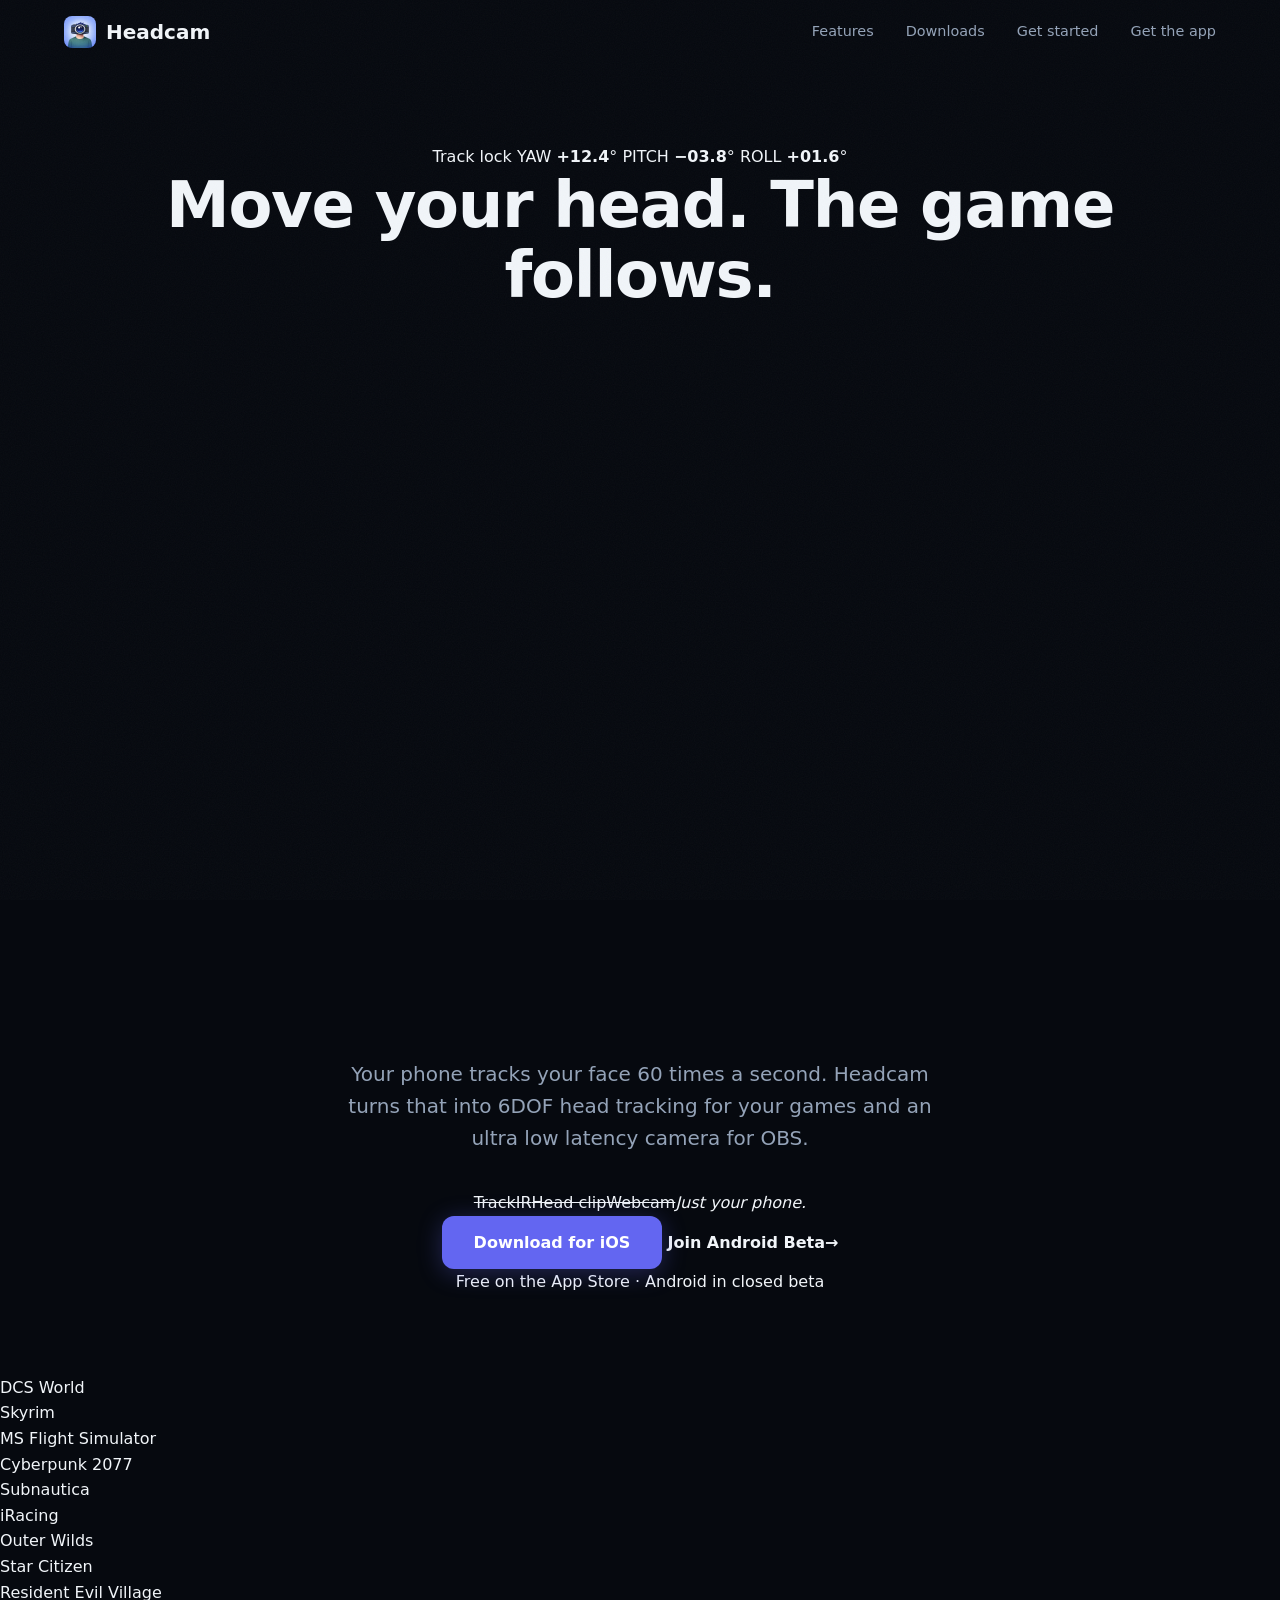
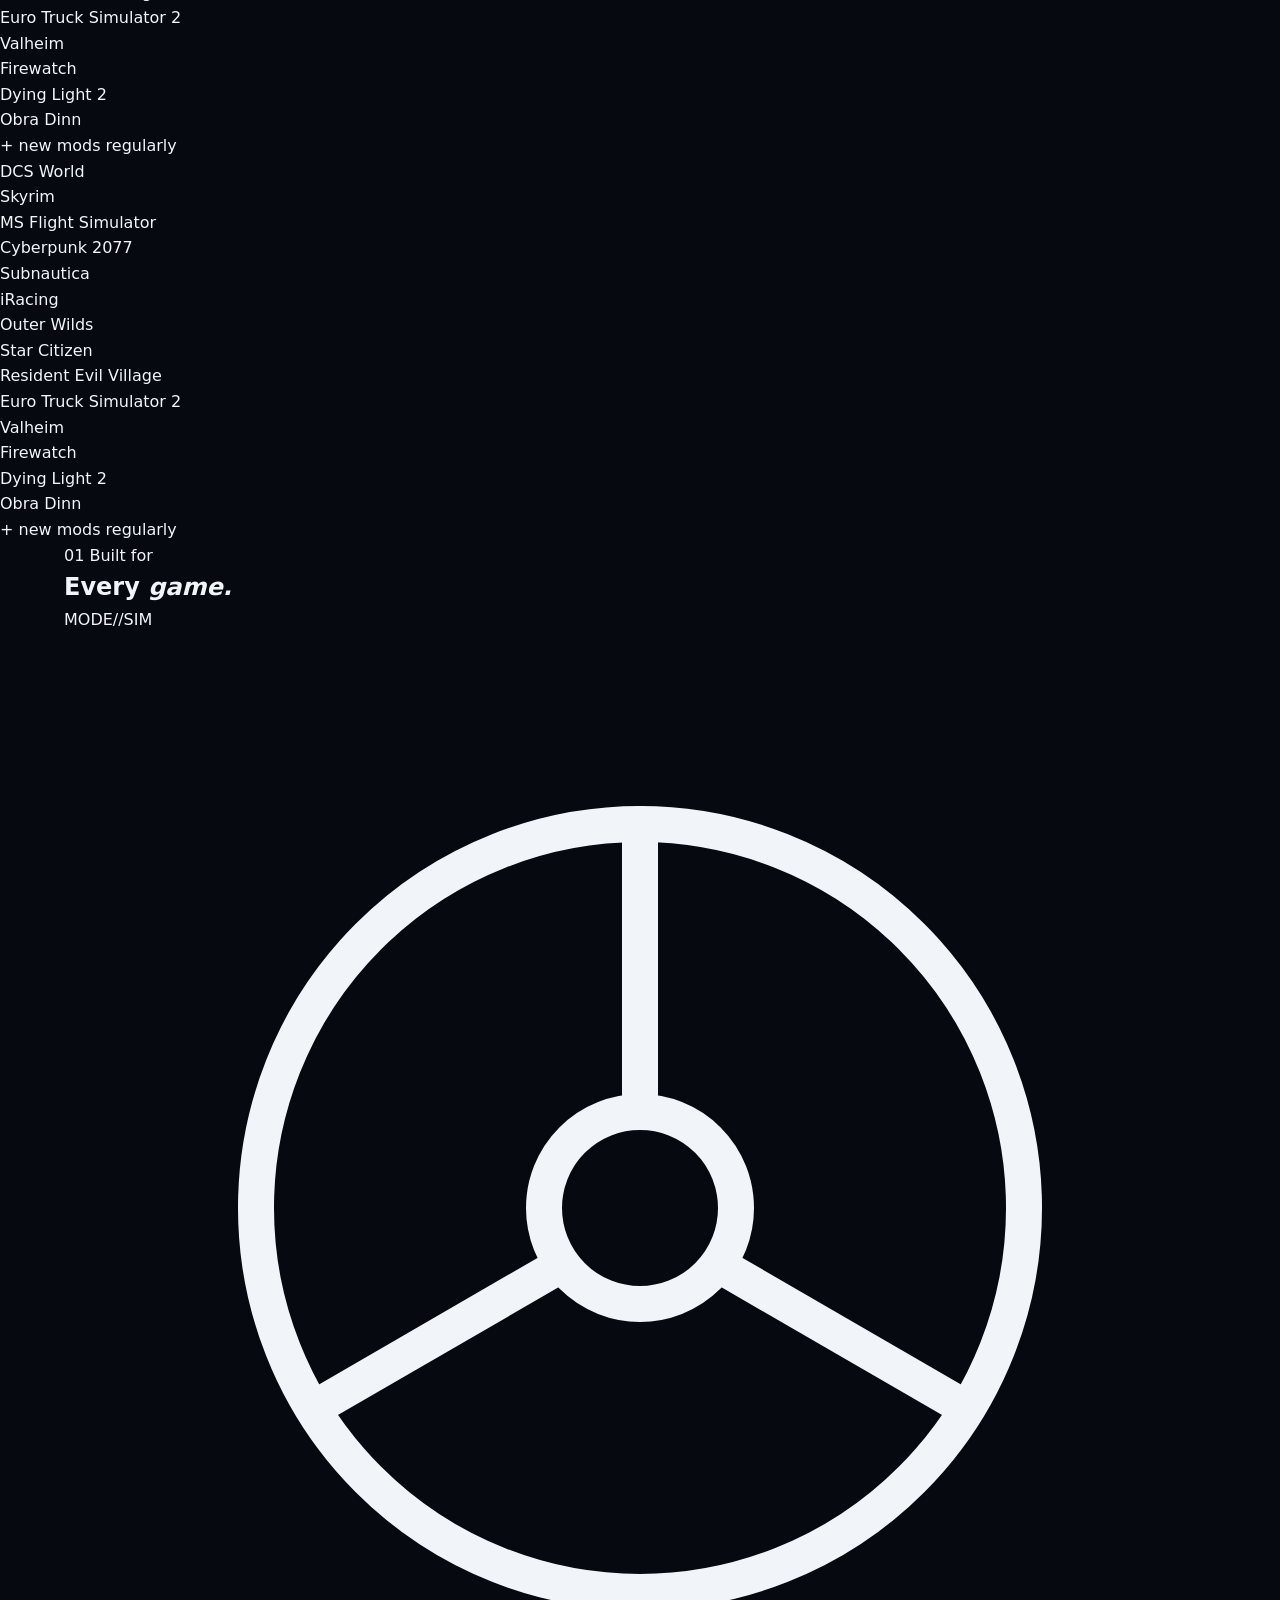
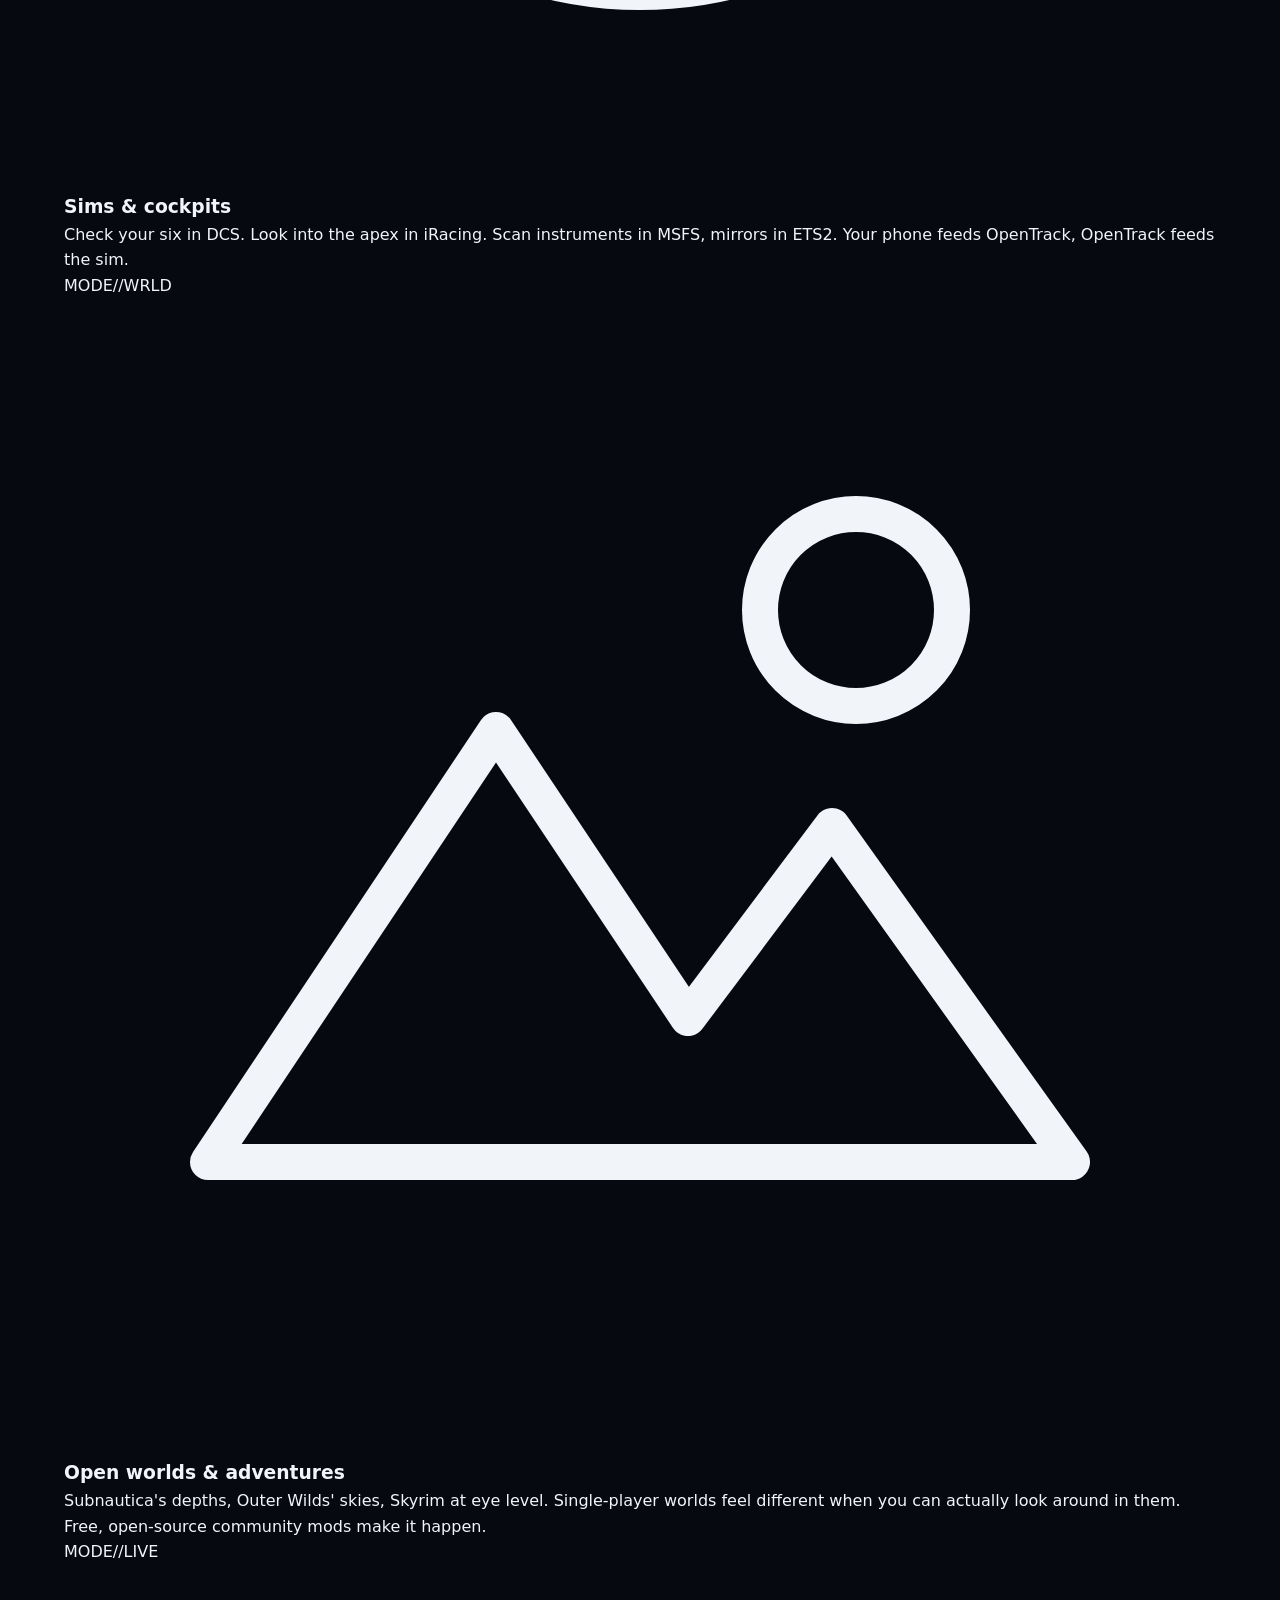
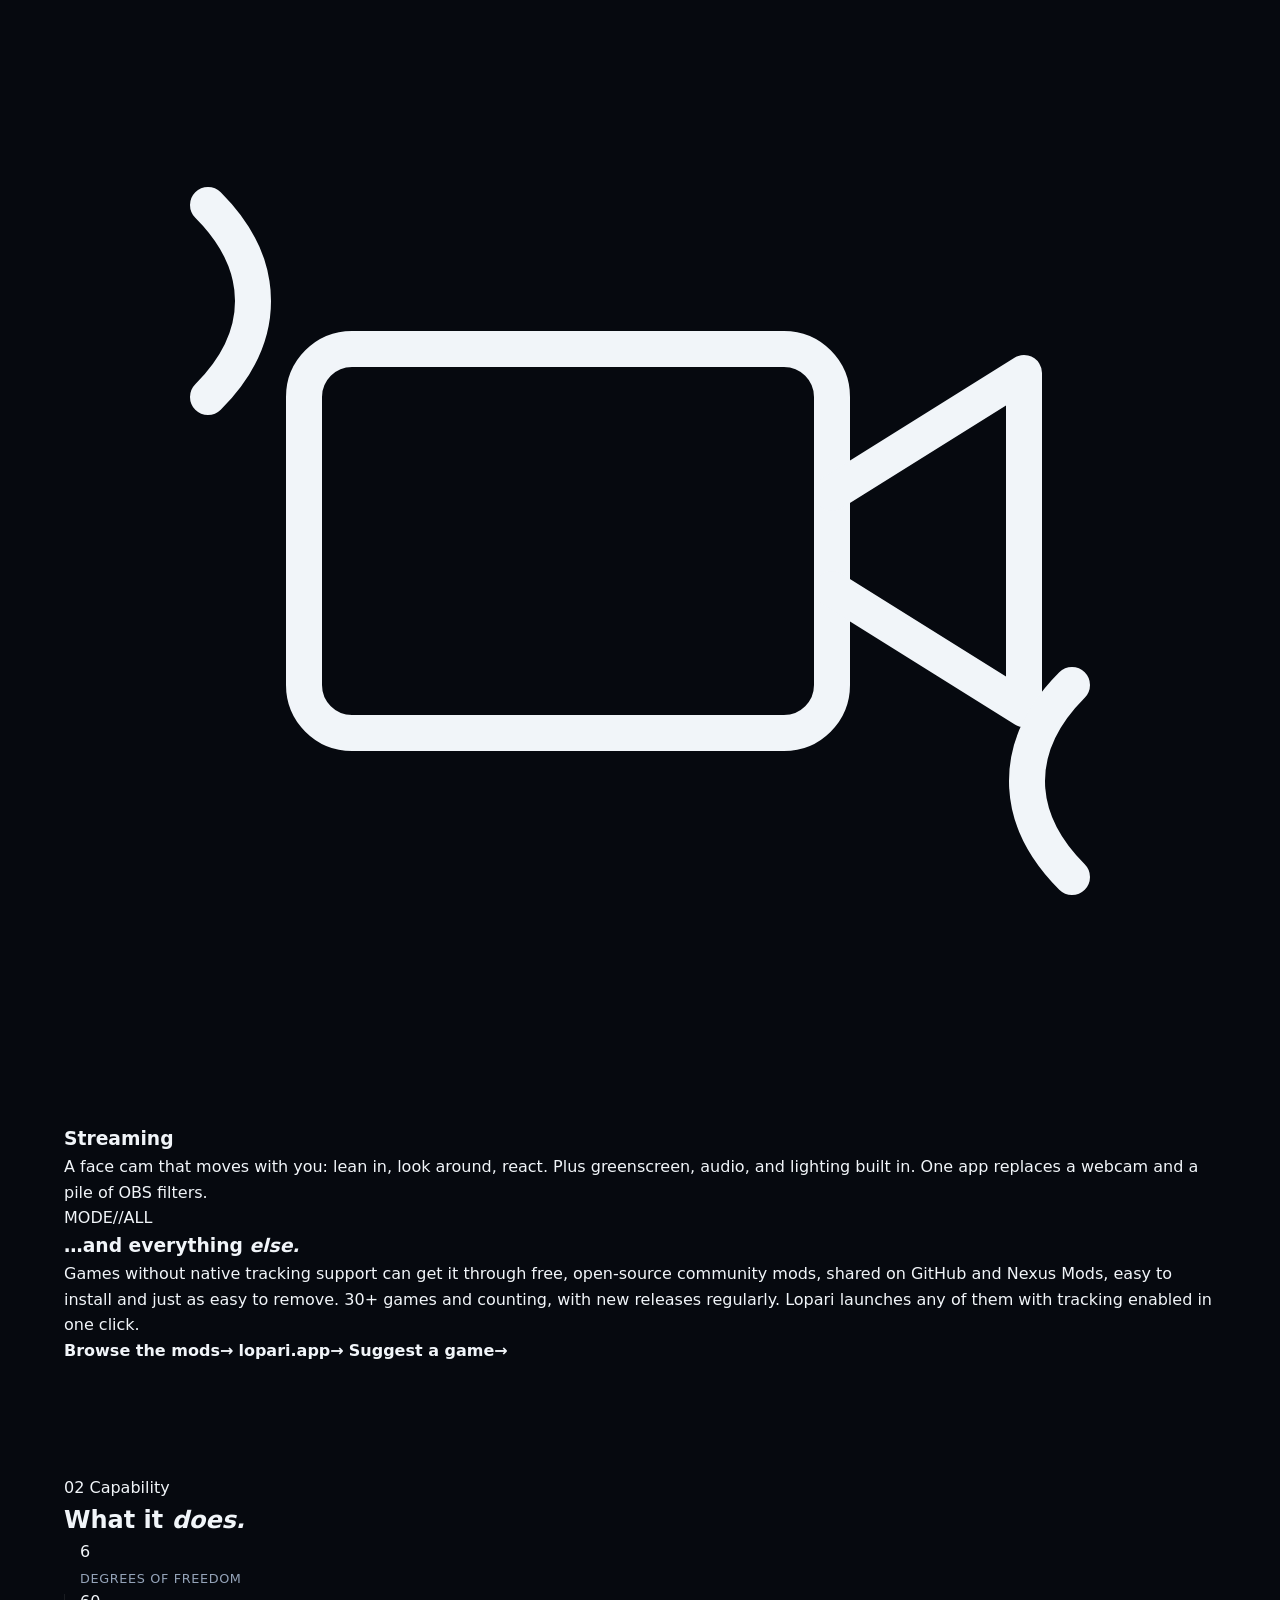
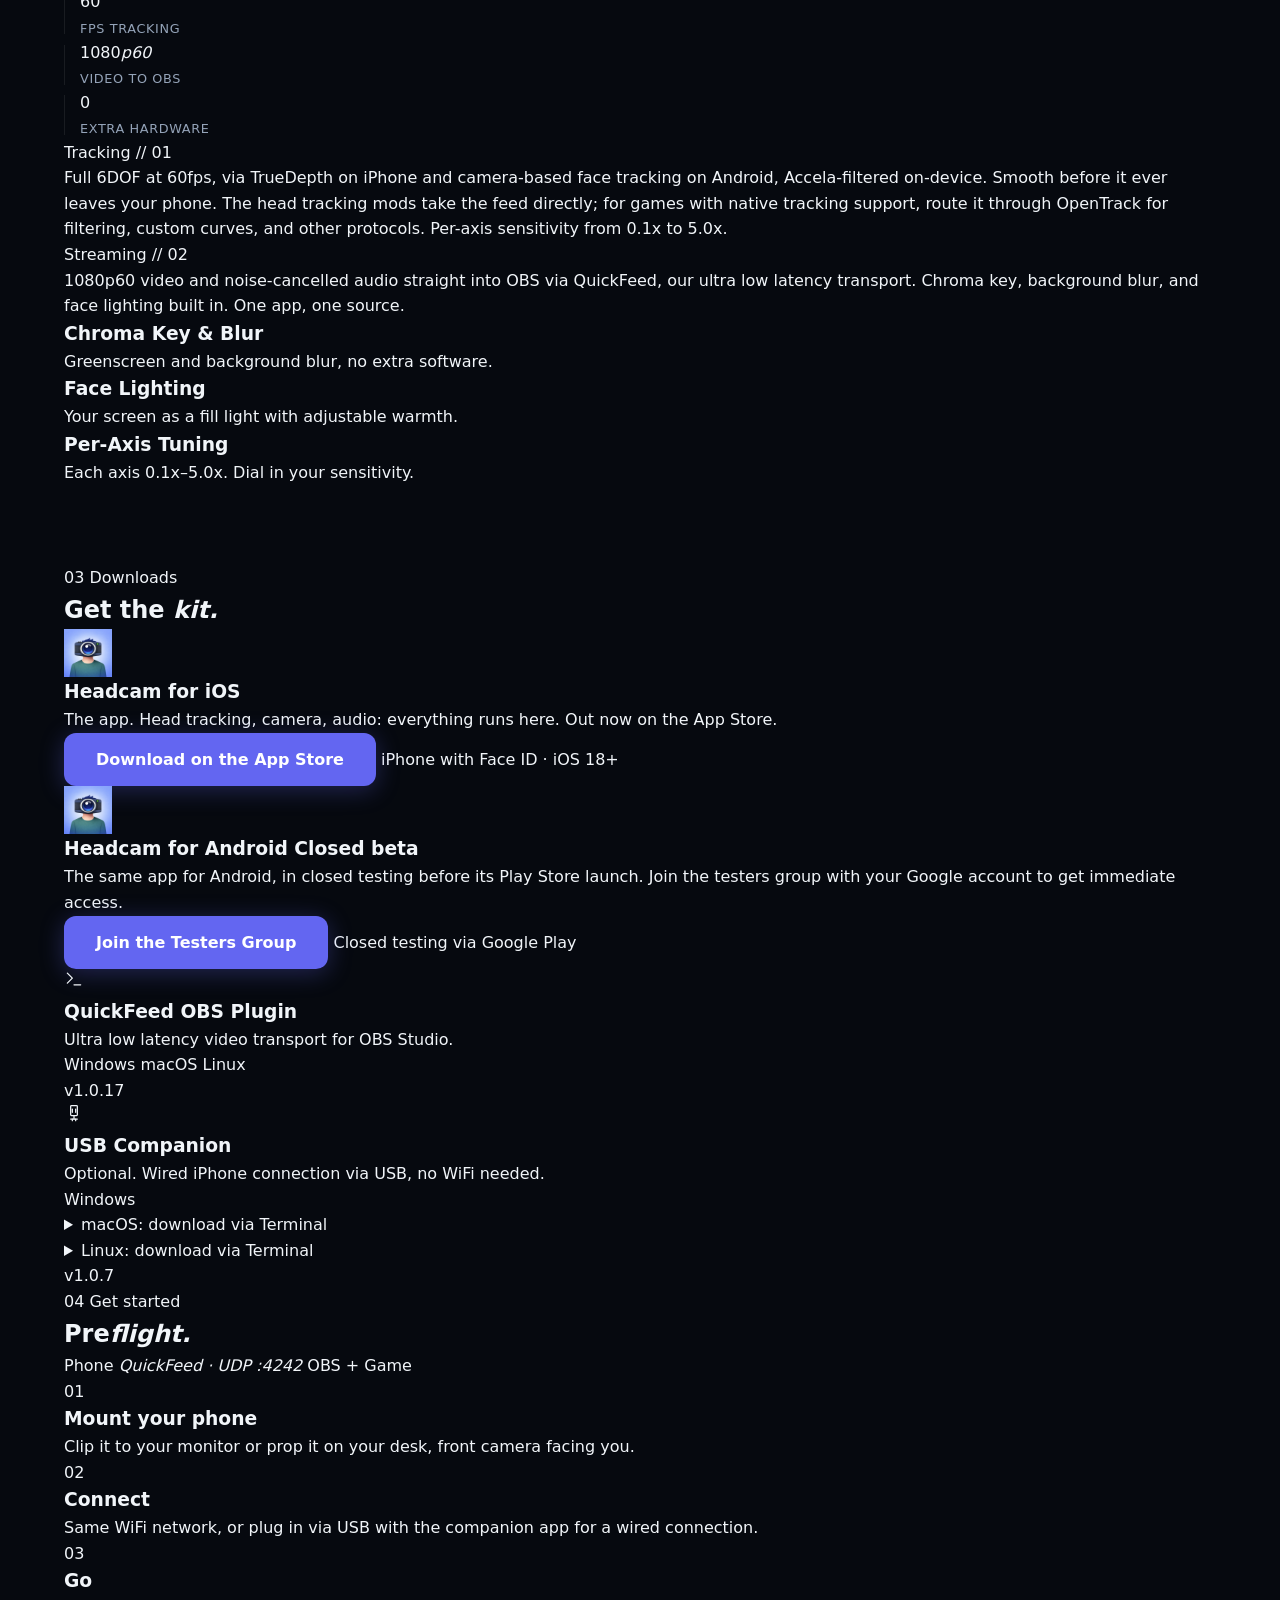
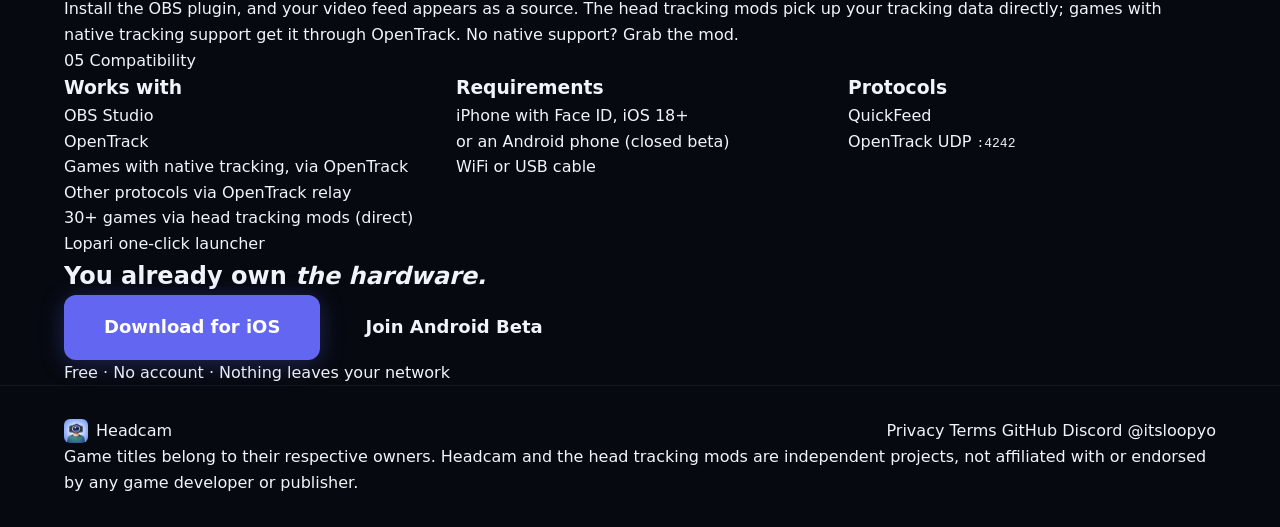
==== index.html @ fe743ea2 "Update legal pages for the Pro purchase and Android leaving closed testing" ====
<!DOCTYPE html>
<html lang="en">
<head>
  <meta charset="UTF-8">
  <meta name="viewport" content="width=device-width, initial-scale=1.0">
  <title>Headcam - iPhone &amp; Android head tracking for games and streaming</title>
  <meta name="description" content="Move your head, the game follows. Headcam turns your phone into a 6DOF head tracker for games and an ultra low latency camera for OBS. Free on the App Store, Android beta open.">
  <meta name="theme-color" content="#07080c">
  <meta property="og:type" content="website">
  <meta property="og:site_name" content="Headcam">
  <meta property="og:url" content="https://headcam.app/">
  <meta property="og:title" content="Headcam - iPhone &amp; Android head tracking for games and streaming">
  <meta property="og:description" content="Move your head, the game follows. Headcam turns your phone into a 6DOF head tracker for games and an ultra low latency camera for OBS. Free on the App Store, Android beta open.">
  <meta property="og:image" content="https://headcam.app/assets/images/app-icon.png">
  <meta name="twitter:card" content="summary">
  <meta name="twitter:title" content="Headcam - iPhone &amp; Android head tracking for games and streaming">
  <meta name="twitter:description" content="Move your head, the game follows. Headcam turns your phone into a 6DOF head tracker for games and an ultra low latency camera for OBS. Free on the App Store, Android beta open.">
  <meta name="twitter:image" content="https://headcam.app/assets/images/app-icon.png">
  <link rel="icon" type="image/x-icon" href="favicon.ico">
  <link rel="icon" type="image/png" sizes="32x32" href="assets/images/favicon-32x32.png">
  <link rel="icon" type="image/png" sizes="16x16" href="assets/images/favicon-16x16.png">
  <link rel="apple-touch-icon" sizes="180x180" href="assets/images/apple-touch-icon.png">
  <link rel="preconnect" href="https://fonts.googleapis.com">
  <link rel="preconnect" href="https://fonts.gstatic.com" crossorigin>
  <link href="https://fonts.googleapis.com/css2?family=Anton&family=Chakra+Petch:wght@400;500;600;700&family=IBM+Plex+Mono:wght@400;500&display=swap" rel="stylesheet">
  <link rel="stylesheet" href="css/style.css?v=2">
  <script>document.documentElement.classList.add('js');</script>
  <script type="application/ld+json">
  {
    "@context": "https://schema.org",
    "@type": "SoftwareApplication",
    "name": "Headcam",
    "operatingSystem": "iOS, Android",
    "applicationCategory": "UtilitiesApplication",
    "description": "Headcam turns your phone into a 6DOF head tracker for games and an ultra low latency camera for OBS.",
    "url": "https://headcam.app/",
    "installUrl": "https://apps.apple.com/us/app/headcam/id6759300260",
    "offers": { "@type": "Offer", "price": "0", "priceCurrency": "USD" }
  }
  </script>
</head>
<body>

  <!-- Nav -->
  <nav class="nav" id="nav">
    <div class="nav-inner">
      <a href="#" class="nav-brand">
        <img src="assets/images/app-icon.png" alt="Headcam" class="nav-icon" width="32" height="32">
        <span class="nav-wordmark">Headcam</span>
      </a>
      <button class="nav-toggle" id="nav-toggle" aria-label="Toggle navigation" aria-expanded="false">
        <span></span><span></span>
      </button>
      <div class="nav-links" id="nav-links">
        <a href="#features">Features</a>
        <a href="#downloads">Downloads</a>
        <a href="#setup">Get started</a>
        <a href="#downloads" class="nav-cta">Get the app</a>
      </div>
    </div>
  </nav>

  <!-- Hero -->
  <header class="hero" id="hero">
    <div class="hero-bg" aria-hidden="true"></div>
    <div class="container hero-grid">
      <div class="hero-copy">
        <div class="hud-chips" aria-hidden="true">
          <span class="chip chip--live"><i class="chip-dot"></i>Track&nbsp;lock</span>
          <span class="chip chip--mono">YAW <b>+12.4</b>°</span>
          <span class="chip chip--mono">PITCH <b>&minus;03.8</b>°</span>
          <span class="chip chip--mono">ROLL <b>+01.6</b>°</span>
        </div>
        <h1 class="hero-headline">
          <span class="hl-line">Move your head.</span>
          <span class="hl-line hl-line--accent">The game follows.</span>
        </h1>
      </div>
      <div class="hero-visual" id="hero-visual" aria-hidden="true">
        <video class="hero-app-shot" src="img/hero-compare.mp4" poster="img/hero-compare-poster.jpg" width="1280" height="720" autoplay muted loop playsinline></video>
      </div>
      <div class="hero-copy">
        <p class="hero-sub">Your phone tracks your face 60 times a second. Headcam turns that into 6DOF head tracking for your games and an ultra low latency camera for OBS.</p>
        <p class="hero-pitch"><s>TrackIR</s><s>Head clip</s><s>Webcam</s><em>Just your phone.</em></p>
        <div class="hero-actions">
          <a href="https://apps.apple.com/us/app/headcam/id6759300260" class="btn btn-primary">Download for iOS</a>
          <a href="https://groups.google.com/g/headcam-testers" class="btn btn-ghost">Join Android Beta <span class="arrow">&rarr;</span></a>
        </div>
        <p class="hero-meta">Free on the App Store &middot; Android in closed beta</p>
      </div>
    </div>
  </header>

  <!-- Games marquee -->
  <div class="marquee" aria-label="Works with DCS World, Skyrim, Microsoft Flight Simulator, Cyberpunk 2077, Subnautica, iRacing, Outer Wilds, Star Citizen, Resident Evil Village, Euro Truck Simulator 2, Valheim, Firewatch, Dying Light 2, Return of the Obra Dinn, games with native tracking support via OpenTrack, and 30+ games via mods">
    <div class="marquee-track" aria-hidden="true">
      <ul class="marquee-list">
        <li>DCS World</li><li>Skyrim</li><li>MS Flight Simulator</li><li>Cyberpunk 2077</li><li>Subnautica</li><li>iRacing</li><li>Outer Wilds</li><li>Star Citizen</li><li>Resident Evil Village</li><li>Euro Truck Simulator 2</li><li>Valheim</li><li>Firewatch</li><li>Dying Light 2</li><li>Obra Dinn</li><li class="mq-accent">+ new mods regularly</li>
      </ul>
      <ul class="marquee-list">
        <li>DCS World</li><li>Skyrim</li><li>MS Flight Simulator</li><li>Cyberpunk 2077</li><li>Subnautica</li><li>iRacing</li><li>Outer Wilds</li><li>Star Citizen</li><li>Resident Evil Village</li><li>Euro Truck Simulator 2</li><li>Valheim</li><li>Firewatch</li><li>Dying Light 2</li><li>Obra Dinn</li><li class="mq-accent">+ new mods regularly</li>
      </ul>
    </div>
  </div>

  <!-- Use Cases -->
  <section class="usecases">
    <div class="container">
      <div class="section-head reveal">
        <span class="sec-index">01</span>
        <span class="sec-label">Built for</span>
        <span class="sec-line"></span>
      </div>
      <h2 class="sec-display reveal">Every <em>game.</em></h2>
      <div class="usecases-grid">
        <div class="usecase panel reveal">
          <span class="panel-mode">MODE//SIM</span>
          <svg class="usecase-icon" viewBox="0 0 48 48" fill="none" stroke="currentColor" stroke-width="1.5" stroke-linecap="round" stroke-linejoin="round" aria-hidden="true">
            <circle cx="24" cy="24" r="16"/>
            <circle cx="24" cy="24" r="4"/>
            <path d="M24 8v12M11 32l9.5-5.5M37 32l-9.5-5.5"/>
          </svg>
          <h3>Sims &amp; cockpits</h3>
          <p>Check your six in DCS. Look into the apex in iRacing. Scan instruments in MSFS, mirrors in ETS2. Your phone feeds OpenTrack, OpenTrack feeds the sim.</p>
        </div>
        <div class="usecase panel reveal">
          <span class="panel-mode">MODE//WRLD</span>
          <svg class="usecase-icon" viewBox="0 0 48 48" fill="none" stroke="currentColor" stroke-width="1.5" stroke-linecap="round" stroke-linejoin="round" aria-hidden="true">
            <path d="M6 36l12-18 8 12 6-8 10 14H6z"/>
            <circle cx="33" cy="13" r="4"/>
          </svg>
          <h3>Open worlds &amp; adventures</h3>
          <p>Subnautica's depths, Outer Wilds' skies, Skyrim at eye level. Single-player worlds feel different when you can actually look around in them. Free, open-source community mods make it happen.</p>
        </div>
        <div class="usecase panel reveal">
          <span class="panel-mode">MODE//LIVE</span>
          <svg class="usecase-icon" viewBox="0 0 48 48" fill="none" stroke="currentColor" stroke-width="1.5" stroke-linecap="round" stroke-linejoin="round" aria-hidden="true">
            <rect x="10" y="16" width="22" height="16" rx="2"/>
            <path d="M32 22l8-5v14l-8-5"/>
            <path d="M6 10c2.5 2.5 2.5 5.5 0 8M42 38c-2.5-2.5-2.5-5.5 0-8"/>
          </svg>
          <h3>Streaming</h3>
          <p>A face cam that moves with you: lean in, look around, react. Plus greenscreen, audio, and lighting built in. One app replaces a webcam and a pile of OBS filters.</p>
        </div>
        <div class="usecase usecase--wide panel reveal">
          <span class="panel-mode">MODE//ALL</span>
          <div class="usecase-wide-grid">
            <div>
              <h3 class="usecase-wide-title">&hellip;and everything <em>else.</em></h3>
              <p>Games without native tracking support can get it through free, open-source community mods, shared on GitHub and Nexus Mods, easy to install and just as easy to remove. 30+ games and counting, with new releases regularly. <a href="https://lopari.app" target="_blank" rel="noopener noreferrer">Lopari</a> launches any of them with tracking enabled in one click.</p>
            </div>
            <div class="usecase-wide-actions">
              <a href="https://github.com/itsloopyo" target="_blank" rel="noopener noreferrer" class="btn btn-ghost btn-sm">Browse the mods <span class="arrow">&rarr;</span></a>
              <a href="https://lopari.app" target="_blank" rel="noopener noreferrer" class="btn btn-ghost btn-sm">lopari.app <span class="arrow">&rarr;</span></a>
              <a href="https://discord.com/invite/dxyZdyFNT9" target="_blank" rel="noopener noreferrer" class="btn btn-ghost btn-sm">Suggest a game <span class="arrow">&rarr;</span></a>
            </div>
          </div>
        </div>
      </div>
    </div>
  </section>

  <!-- Features -->
  <section class="features" id="features">
    <div class="container">
      <div class="section-head reveal">
        <span class="sec-index">02</span>
        <span class="sec-label">Capability</span>
        <span class="sec-line"></span>
      </div>
      <h2 class="sec-display reveal">What it <em>does.</em></h2>

      <div class="stat-band reveal">
        <div class="stat"><span class="stat-num">6</span><span class="stat-label">Degrees of freedom</span></div>
        <div class="stat"><span class="stat-num">60</span><span class="stat-label">FPS tracking</span></div>
        <div class="stat"><span class="stat-num">1080<i>p60</i></span><span class="stat-label">Video to OBS</span></div>
        <div class="stat"><span class="stat-num">0</span><span class="stat-label">Extra hardware</span></div>
      </div>

      <div class="primary-features">
        <div class="primary-feature panel reveal">
          <span class="primary-feature-label">Tracking&nbsp;//&nbsp;01</span>
          <p class="primary-feature-desc">Full 6DOF at 60fps, via TrueDepth on iPhone and camera-based face tracking on Android, Accela-filtered on-device. Smooth before it ever leaves your phone. The head tracking mods take the feed directly; for games with native tracking support, route it through OpenTrack for filtering, custom curves, and other protocols. Per-axis sensitivity from 0.1x to 5.0x.</p>
        </div>
        <div class="primary-feature panel reveal">
          <span class="primary-feature-label">Streaming&nbsp;//&nbsp;02</span>
          <p class="primary-feature-desc">1080p60 video and noise-cancelled audio straight into OBS via QuickFeed, our ultra low latency transport. Chroma key, background blur, and face lighting built in. One app, one source.</p>
        </div>
      </div>

      <div class="secondary-features reveal">
        <div class="secondary-feature">
          <h3>Chroma Key &amp; Blur</h3>
          <p>Greenscreen and background blur, no extra software.</p>
        </div>
        <div class="secondary-feature">
          <h3>Face Lighting</h3>
          <p>Your screen as a fill light with adjustable warmth.</p>
        </div>
        <div class="secondary-feature">
          <h3>Per-Axis Tuning</h3>
          <p>Each axis 0.1x&#8211;5.0x. Dial in your sensitivity.</p>
        </div>
      </div>
    </div>
  </section>

  <!-- Downloads -->
  <section class="downloads" id="downloads">
    <div class="container">
      <div class="section-head reveal">
        <span class="sec-index">03</span>
        <span class="sec-label">Downloads</span>
        <span class="sec-line"></span>
      </div>
      <h2 class="sec-display reveal">Get the <em>kit.</em></h2>
      <div class="download-grid">

        <div class="download-card download-card--hero panel reveal">
          <div class="download-card-top">
            <img src="assets/images/app-icon.png" alt="Headcam" class="download-app-icon" width="48" height="48">
            <h3>Headcam for iOS</h3>
          </div>
          <p class="download-card-desc">The app. Head tracking, camera, audio: everything runs here. Out now on the App Store.</p>
          <div class="download-card-bottom">
            <a href="https://apps.apple.com/us/app/headcam/id6759300260" class="btn btn-primary">Download on the App Store</a>
            <span class="download-req">iPhone with Face ID &middot; iOS 18+</span>
          </div>
        </div>

        <div class="download-card download-card--hero panel reveal">
          <div class="download-card-top">
            <img src="assets/images/app-icon.png" alt="Headcam" class="download-app-icon" width="48" height="48">
            <h3>Headcam for Android <span class="badge">Closed beta</span></h3>
          </div>
          <p class="download-card-desc">The same app for Android, in closed testing before its Play Store launch. Join the testers group with your Google account to get immediate access.</p>
          <div class="download-card-bottom">
            <a href="https://groups.google.com/g/headcam-testers" class="btn btn-primary">Join the Testers Group</a>
            <span class="download-req">Closed testing via Google Play</span>
          </div>
        </div>

        <div class="download-card panel reveal">
          <div class="download-card-top">
            <div class="download-card-icon">
              <svg width="20" height="20" viewBox="0 0 24 24" fill="none" stroke="currentColor" stroke-width="1.5" stroke-linecap="round" stroke-linejoin="round"><path d="M4 17l6-6-6-6"/><path d="M12 19h8"/></svg>
            </div>
            <h3>QuickFeed OBS Plugin</h3>
          </div>
          <p class="download-card-desc">Ultra low latency video transport for OBS Studio.</p>
          <div class="download-card-bottom">
            <div class="download-platforms" data-quickfeed-version="1.0.17">
              <a href="downloads/obs-plugin/quickfeed-windows.zip" class="platform-btn">Windows</a>
              <a href="downloads/obs-plugin/quickfeed-macos.zip" class="platform-btn">macOS</a>
              <a href="downloads/obs-plugin/quickfeed-linux.zip" class="platform-btn">Linux</a>
            </div>
            <p class="download-ver">v1.0.17</p>
          </div>
        </div>

        <div class="download-card panel reveal">
          <div class="download-card-top">
            <div class="download-card-icon">
              <svg width="20" height="20" viewBox="0 0 24 24" fill="none" stroke="currentColor" stroke-width="1.5" stroke-linecap="round" stroke-linejoin="round"><rect x="8" y="2" width="8" height="12" rx="1"/><path d="M10 6v4"/><path d="M14 6v4"/><path d="M12 14v4"/><path d="M8 18h8"/><path d="M10 18v2"/><path d="M14 18v2"/></svg>
            </div>
            <h3>USB Companion</h3>
          </div>
          <p class="download-card-desc">Optional. Wired iPhone connection via USB, no WiFi needed.</p>
          <div class="download-card-bottom">
            <div class="download-platforms" data-headcam-usb-version="1.0.7">
              <a href="downloads/headcam-usb/headcam-usb-windows.zip" class="platform-btn">Windows</a>
            </div>
            <details class="download-note">
              <summary>macOS: download via Terminal</summary>
<pre><code>curl -L https://headcam.app/downloads/headcam-usb/headcam-usb-macos.zip -o headcam-usb.zip
unzip headcam-usb.zip
chmod +x headcam-usb/headcam-usb
./headcam-usb/headcam-usb</code></pre>
            </details>
            <details class="download-note">
              <summary>Linux: download via Terminal</summary>
<pre><code>curl -L https://headcam.app/downloads/headcam-usb/headcam-usb-linux.zip -o headcam-usb.zip
unzip headcam-usb.zip
chmod +x headcam-usb/headcam-usb
./headcam-usb/headcam-usb</code></pre>
            </details>
            <p class="download-ver">v1.0.7</p><!-- usb-version -->
          </div>
        </div>

      </div>
    </div>
  </section>

  <!-- Setup -->
  <section class="setup" id="setup">
    <div class="container">
      <div class="section-head reveal">
        <span class="sec-index">04</span>
        <span class="sec-label">Get started</span>
        <span class="sec-line"></span>
      </div>
      <h2 class="sec-display reveal">Pre<em>flight.</em></h2>

      <div class="signal-path reveal" aria-hidden="true">
        <span class="sp-node">Phone</span>
        <span class="sp-wire"><i class="sp-wire-label">QuickFeed &middot; UDP :4242</i></span>
        <span class="sp-node sp-node--accent">OBS + Game</span>
      </div>

      <div class="setup-steps">
        <div class="setup-step reveal">
          <span class="setup-num">01</span>
          <div class="setup-content">
            <h3>Mount your phone</h3>
            <p>Clip it to your monitor or prop it on your desk, front camera facing you.</p>
          </div>
        </div>
        <div class="setup-step reveal">
          <span class="setup-num">02</span>
          <div class="setup-content">
            <h3>Connect</h3>
            <p>Same WiFi network, or plug in via USB with the companion app for a wired connection.</p>
          </div>
        </div>
        <div class="setup-step reveal">
          <span class="setup-num">03</span>
          <div class="setup-content">
            <h3>Go</h3>
            <p>Install the OBS plugin, and your video feed appears as a source. The head tracking mods pick up your tracking data directly; games with native tracking support get it through OpenTrack. No native support? <a href="https://github.com/itsloopyo" target="_blank" rel="noopener noreferrer">Grab the mod.</a></p>
          </div>
        </div>
      </div>
    </div>
  </section>

  <!-- Compatibility -->
  <section class="compat">
    <div class="container">
      <div class="section-head reveal">
        <span class="sec-index">05</span>
        <span class="sec-label">Compatibility</span>
        <span class="sec-line"></span>
      </div>
      <div class="compat-grid">
        <div class="compat-group reveal">
          <h3>Works with</h3>
          <ul>
            <li>OBS Studio</li>
            <li>OpenTrack</li>
            <li>Games with native tracking, via OpenTrack</li>
            <li>Other protocols via OpenTrack relay</li>
            <li>30+ games via <a href="https://github.com/itsloopyo" target="_blank" rel="noopener noreferrer">head tracking mods</a> (direct)</li>
            <li><a href="https://lopari.app" target="_blank" rel="noopener noreferrer">Lopari</a> one-click launcher</li>
          </ul>
        </div>
        <div class="compat-group reveal">
          <h3>Requirements</h3>
          <ul>
            <li>iPhone with Face ID, iOS 18+</li>
            <li>or an Android phone (closed beta)</li>
            <li>WiFi or USB cable</li>
          </ul>
        </div>
        <div class="compat-group reveal">
          <h3>Protocols</h3>
          <ul>
            <li>QuickFeed</li>
            <li>OpenTrack UDP <code>:4242</code></li>
          </ul>
        </div>
      </div>
    </div>
  </section>

  <!-- CTA -->
  <section class="cta">
    <div class="container cta-inner reveal">
      <h2 class="cta-headline">You already own <em>the hardware.</em></h2>
      <div class="cta-actions">
        <a href="https://apps.apple.com/us/app/headcam/id6759300260" class="btn btn-primary btn-lg">Download for iOS</a>
        <a href="https://groups.google.com/g/headcam-testers" class="btn btn-ghost btn-lg">Join Android Beta</a>
      </div>
      <p class="cta-meta">Free &middot; No account &middot; Nothing leaves your network</p>
    </div>
  </section>

  <!-- Footer -->
  <footer class="footer">
    <div class="container footer-inner">
      <div class="footer-brand">
        <img src="assets/images/app-icon.png" alt="" class="footer-icon" width="24" height="24">
        <span>Headcam</span>
      </div>
      <div class="footer-links">
        <a href="privacy.html" class="footer-link">Privacy</a>
        <a href="terms.html" class="footer-link">Terms</a>
        <a href="https://github.com/itsloopyo" target="_blank" rel="noopener noreferrer" class="footer-link">GitHub</a>
        <a href="https://discord.com/invite/dxyZdyFNT9" target="_blank" rel="noopener noreferrer" class="footer-link">Discord</a>
        <a href="https://bsky.app/profile/itsloopyo.bsky.social" target="_blank" rel="noopener noreferrer" class="footer-link" aria-label="Bluesky">@itsloopyo</a>
      </div>
    </div>
    <div class="container">
      <p class="footer-note">Game titles belong to their respective owners. Headcam and the head tracking mods are independent projects, not affiliated with or endorsed by any game developer or publisher.</p>
    </div>
  </footer>

  <script src="js/main.js?v=2"></script>
</body>
</html>
---- css/style.css ----
/* ============================================
   Headcam.app — Styles
   ============================================ */

/* --- Reset & Base --- */
*,
*::before,
*::after {
  margin: 0;
  padding: 0;
  box-sizing: border-box;
}

:root {
  --bg-deep: #06090f;
  --bg-card: #0d1320;
  --bg-surface: #151d30;
  --accent-blue: #6366f1;
  --accent-cyan: #34d399;
  --accent-violet: #a78bfa;
  --accent-warm: #fb923c;
  --text-primary: #f1f5f9;
  --text-secondary: #94a3b8;
  --nav-height: 64px;
}

html {
  scroll-behavior: smooth;
  scroll-padding-top: var(--nav-height);
}

body {
  font-family: 'Inter', system-ui, -apple-system, sans-serif;
  background: var(--bg-deep);
  color: var(--text-primary);
  line-height: 1.6;
  -webkit-font-smoothing: antialiased;
  -moz-osx-font-smoothing: grayscale;
}

/* --- Grain texture overlay --- */
body::after {
  content: '';
  position: fixed;
  inset: 0;
  z-index: 9999;
  pointer-events: none;
  opacity: 0.035;
  background-image: url("data:image/svg+xml,%3Csvg viewBox='0 0 256 256' xmlns='http://www.w3.org/2000/svg'%3E%3Cfilter id='n'%3E%3CfeTurbulence type='fractalNoise' baseFrequency='0.85' numOctaves='4' stitchTiles='stitch'/%3E%3C/filter%3E%3Crect width='100%25' height='100%25' filter='url(%23n)'/%3E%3C/svg%3E");
  background-repeat: repeat;
  background-size: 256px 256px;
}

img {
  display: block;
  max-width: 100%;
  height: auto;
}

a {
  color: inherit;
  text-decoration: none;
}

ul {
  list-style: none;
}

/* --- Utilities --- */
.container {
  width: 100%;
  max-width: 1200px;
  margin: 0 auto;
  padding: 0 24px;
}

.gradient-text {
  background: linear-gradient(135deg, var(--accent-violet), var(--accent-cyan));
  -webkit-background-clip: text;
  background-clip: text;
  -webkit-text-fill-color: transparent;
}

/* --- Typography: Space Grotesk for headlines --- */
.hero-headline,
.section-title,
.download-headline,
.feature-title,
.step-title {
  font-family: 'Space Grotesk', 'Inter', system-ui, sans-serif;
  letter-spacing: -0.02em;
}

.section-title {
  font-size: clamp(1.75rem, 4vw, 2.5rem);
  font-weight: 700;
  text-align: center;
  margin-bottom: 56px;
}

.section-title--left {
  text-align: left;
}

@media (max-width: 600px) {
  .section-title--left {
    text-align: center;
  }
}

/* --- Scroll Progress Bar --- */
.scroll-progress {
  position: fixed;
  top: 0;
  left: 0;
  height: 2px;
  width: 0%;
  background: linear-gradient(90deg, var(--accent-blue), var(--accent-violet));
  z-index: 1001;
  pointer-events: none;
  will-change: width;
}

/* --- Buttons --- */
.btn {
  display: inline-flex;
  align-items: center;
  justify-content: center;
  font-family: inherit;
  font-weight: 600;
  border: none;
  border-radius: 12px;
  cursor: pointer;
  transition: transform 0.2s, box-shadow 0.2s;
}

.btn:hover {
  transform: translateY(-2px);
}

.btn:active {
  transform: translateY(0);
}

.btn-primary {
  position: relative;
  padding: 14px 32px;
  font-size: 1rem;
  color: #fff;
  background: var(--accent-blue);
  box-shadow: 0 4px 24px rgba(99, 102, 241, 0.3);
}

.btn-primary::after {
  content: '';
  position: absolute;
  inset: -3px;
  border-radius: 15px;
  border: 2px solid var(--accent-blue);
  opacity: 0;
  transition: opacity 0.3s, inset 0.3s;
}

.btn-primary:hover {
  box-shadow: 0 8px 32px rgba(99, 102, 241, 0.45);
}

.btn-primary:hover::after {
  opacity: 0.5;
  inset: -6px;
}

.btn-lg {
  padding: 18px 40px;
  font-size: 1.125rem;
}

/* --- Scroll Reveal (varied directions) --- */
.reveal {
  opacity: 0;
  transition:
    opacity 0.7s cubic-bezier(0.16, 1, 0.3, 1),
    transform 0.7s cubic-bezier(0.16, 1, 0.3, 1);
  transition-delay: var(--reveal-delay, 0ms);
}

/* Default: fade up */
.reveal {
  transform: translateY(24px);
}

.reveal[data-reveal="slide-right"] {
  transform: translateX(-32px);
}

.reveal[data-reveal="slide-left"] {
  transform: translateX(32px);
}

.reveal[data-reveal="scale"] {
  transform: scale(0.92);
}

.reveal[data-reveal="fade-up"] {
  transform: translateY(24px);
}

.reveal.visible {
  opacity: 1;
  transform: translateY(0) translateX(0) scale(1);
}

/* ============================================
   Navigation
   ============================================ */
.nav {
  position: fixed;
  top: 0;
  left: 0;
  right: 0;
  z-index: 1000;
  height: var(--nav-height);
  transition: background 0.3s, border-color 0.3s;
  border-bottom: 1px solid transparent;
}

.nav.scrolled {
  background: rgba(6, 9, 15, 0.8);
  backdrop-filter: blur(16px);
  -webkit-backdrop-filter: blur(16px);
  border-bottom-color: rgba(255, 255, 255, 0.06);
}

.nav-inner {
  max-width: 1200px;
  margin: 0 auto;
  padding: 0 24px;
  height: 100%;
  display: flex;
  align-items: center;
  justify-content: space-between;
}

.nav-brand {
  display: flex;
  align-items: center;
  gap: 10px;
}

.nav-icon {
  border-radius: 8px;
}

.nav-wordmark {
  font-size: 1.25rem;
  font-weight: 700;
}

.nav-toggle {
  display: none;
  background: none;
  border: none;
  color: var(--text-primary);
  cursor: pointer;
  padding: 4px;
}

.nav-links {
  display: flex;
  gap: 32px;
}

.nav-links a {
  position: relative;
  font-size: 0.9rem;
  font-weight: 500;
  color: var(--text-secondary);
  transition: color 0.2s;
}

/* Animated underline on hover */
.nav-links a::after {
  content: '';
  position: absolute;
  bottom: -4px;
  left: 0;
  right: 0;
  height: 1.5px;
  background: var(--accent-blue);
  transform: scaleX(0);
  transform-origin: left;
  transition: transform 0.3s cubic-bezier(0.16, 1, 0.3, 1);
}

.nav-links a:hover {
  color: var(--text-primary);
}

.nav-links a:hover::after {
  transform: scaleX(1);
}

/* --- Mobile Nav --- */
@media (max-width: 640px) {
  .nav-toggle {
    display: block;
  }

  .nav-links {
    position: fixed;
    top: var(--nav-height);
    left: 0;
    right: 0;
    flex-direction: column;
    gap: 0;
    background: rgba(6, 9, 15, 0.95);
    backdrop-filter: blur(16px);
    -webkit-backdrop-filter: blur(16px);
    border-bottom: 1px solid rgba(255, 255, 255, 0.06);
    max-height: 0;
    overflow: hidden;
    transition: max-height 0.3s ease;
  }

  .nav-links.open {
    max-height: 240px;
  }

  .nav-links li a {
    display: block;
    padding: 16px 24px;
    border-top: 1px solid rgba(255, 255, 255, 0.04);
  }

  .nav-links a::after {
    display: none;
  }
}

/* Hamburger animation */
.nav-toggle[aria-expanded="true"] .hamburger-top {
  transform: translate(0, 6px) rotate(45deg);
  transform-origin: center;
  transition: transform 0.3s;
}

.nav-toggle[aria-expanded="true"] .hamburger-mid {
  opacity: 0;
  transition: opacity 0.2s;
}

.nav-toggle[aria-expanded="true"] .hamburger-bot {
  transform: translate(0, -6px) rotate(-45deg);
  transform-origin: center;
  transition: transform 0.3s;
}

.hamburger-top,
.hamburger-mid,
.hamburger-bot {
  transition: transform 0.3s, opacity 0.2s;
}

/* ============================================
   Hero
   ============================================ */
.hero {
  position: relative;
  padding: calc(var(--nav-height) + 80px) 0 80px;
  overflow: hidden;
  text-align: center;
}

/* --- Animated gradient mesh background --- */
.hero-glow {
  position: absolute;
  inset: 0;
  overflow: hidden;
  pointer-events: none;
}

.hero-blob {
  position: absolute;
  border-radius: 50%;
  filter: blur(80px);
  opacity: 0.18;
  will-change: transform;
}

.hero-blob--blue {
  width: 500px;
  height: 500px;
  background: var(--accent-blue);
  top: -10%;
  left: 15%;
  animation: blob-drift-1 18s ease-in-out infinite;
}

.hero-blob--cyan {
  width: 400px;
  height: 400px;
  background: var(--accent-cyan);
  top: 10%;
  right: 10%;
  animation: blob-drift-2 22s ease-in-out infinite;
}

.hero-blob--purple {
  width: 350px;
  height: 350px;
  background: var(--accent-violet);
  bottom: -5%;
  left: 40%;
  animation: blob-drift-3 20s ease-in-out infinite;
}

@keyframes blob-drift-1 {
  0%, 100% { transform: translate(0, 0) scale(1); }
  33% { transform: translate(60px, 40px) scale(1.08); }
  66% { transform: translate(-30px, 60px) scale(0.95); }
}

@keyframes blob-drift-2 {
  0%, 100% { transform: translate(0, 0) scale(1); }
  33% { transform: translate(-50px, 30px) scale(0.92); }
  66% { transform: translate(40px, -40px) scale(1.05); }
}

@keyframes blob-drift-3 {
  0%, 100% { transform: translate(0, 0) scale(1); }
  33% { transform: translate(30px, -50px) scale(1.1); }
  66% { transform: translate(-60px, 20px) scale(0.93); }
}

@media (max-width: 600px) {
  .hero-blob--blue { width: 300px; height: 300px; }
  .hero-blob--cyan { width: 240px; height: 240px; }
  .hero-blob--purple { width: 210px; height: 210px; }
}

.hero-content {
  position: relative;
}

.hero-headline {
  font-size: clamp(2.25rem, 6vw, 4rem);
  font-weight: 800;
  line-height: 1.1;
  margin-bottom: 20px;
}

/* --- Hero entrance animations --- */
/* Initial hidden states only when JS is loaded */
.js-loaded .hero-entrance {
  opacity: 0;
}

.js-loaded .hero-entrance--headline {
  clip-path: inset(0 100% 0 0);
  animation: hero-wipe 0.7s cubic-bezier(0.16, 1, 0.3, 1) 0.15s forwards;
}

.js-loaded .hero-entrance--sub {
  transform: translateY(16px);
  animation: hero-fade-in 0.6s cubic-bezier(0.16, 1, 0.3, 1) 0.6s forwards;
}

.js-loaded .hero-entrance--btn {
  transform: translateY(16px);
  animation: hero-fade-in 0.6s cubic-bezier(0.16, 1, 0.3, 1) 0.9s forwards;
}

.js-loaded .hero-entrance--icon {
  transform: translateY(20px) scale(0.95);
  animation: hero-icon-in 0.7s cubic-bezier(0.16, 1, 0.3, 1) 1.1s forwards;
}

@keyframes hero-wipe {
  to {
    clip-path: inset(0 0% 0 0);
    opacity: 1;
  }
}

@keyframes hero-fade-in {
  to {
    opacity: 1;
    transform: translateY(0);
  }
}

@keyframes hero-icon-in {
  to {
    opacity: 1;
    transform: translateY(0) scale(1);
  }
}

/* --- Rotating text --- */
.rotating-text {
  display: inline-block;
  position: relative;
  transition: opacity 0.35s ease, transform 0.35s ease;
}

.rotating-text.fade-out {
  opacity: 0;
  transform: translateY(8px);
}

.rotating-text.fade-in {
  opacity: 0;
  transform: translateY(-8px);
}

.hero-sub {
  font-size: clamp(1rem, 2.5vw, 1.25rem);
  color: var(--text-secondary);
  max-width: 600px;
  margin: 0 auto 36px;
  line-height: 1.6;
}

.hero-icon {
  margin: 48px auto 0;
  width: 180px;
  height: 180px;
}

.hero-icon img {
  border-radius: 40px;
  box-shadow: 0 16px 64px rgba(99, 102, 241, 0.2);
}

/* ============================================
   Stats Bar
   ============================================ */
.stats {
  border-top: 1px solid rgba(255, 255, 255, 0.06);
  border-bottom: 1px solid rgba(255, 255, 255, 0.06);
  background: var(--bg-card);
  padding: 40px 0;
}

.stats-grid {
  display: grid;
  grid-template-columns: repeat(4, 1fr);
  gap: 0;
  text-align: center;
}

.stat {
  position: relative;
  padding: 0 16px;
}

/* Vertical dividers between stats */
.stat + .stat::before {
  content: '';
  position: absolute;
  left: 0;
  top: 50%;
  transform: translateY(-50%);
  width: 1px;
  height: 40px;
  background: rgba(255, 255, 255, 0.08);
}

.stat-value {
  display: block;
  font-family: 'Space Grotesk', 'Inter', system-ui, sans-serif;
  font-size: clamp(1.5rem, 3vw, 2rem);
  font-weight: 700;
  letter-spacing: -0.02em;
  color: var(--stat-color, #fff);
}

.stat:nth-child(1) { --stat-color: var(--accent-blue); }
.stat:nth-child(2) { --stat-color: var(--accent-cyan); }
.stat:nth-child(3) { --stat-color: var(--accent-warm); }
.stat:nth-child(4) { --stat-color: var(--accent-violet); }

.stat-label {
  display: block;
  font-size: 0.8rem;
  color: var(--text-secondary);
  margin-top: 4px;
  text-transform: uppercase;
  letter-spacing: 0.05em;
}

@media (max-width: 480px) {
  .stats-grid {
    grid-template-columns: repeat(2, 1fr);
    gap: 24px 0;
  }

  .stat:nth-child(odd)::before {
    display: none;
  }
}

/* ============================================
   Features Grid — Bento Layout
   ============================================ */
.features {
  padding: 112px 0 80px;
}

.features-grid {
  display: grid;
  grid-template-columns: repeat(3, 1fr);
  gap: 24px;
}

.feature-card {
  position: relative;
  background: var(--bg-card);
  border: 1px solid rgba(255, 255, 255, 0.06);
  border-radius: 16px;
  padding: 32px;
  transition: border-color 0.3s, transform 0.3s;
  overflow: hidden;
}

/* Mouse glow pseudo-element */
.feature-card::before {
  content: '';
  position: absolute;
  inset: 0;
  border-radius: inherit;
  opacity: 0;
  transition: opacity 0.3s;
  background: radial-gradient(
    400px circle at var(--glow-x, 50%) var(--glow-y, 50%),
    rgba(99, 102, 241, 0.08),
    transparent 60%
  );
  pointer-events: none;
}

@media (hover: hover) {
  .feature-card:hover::before {
    opacity: 1;
  }
}

.feature-card:hover {
  border-color: rgba(99, 102, 241, 0.35);
}

/* Disable translateY hover — tilt handles hover on desktop */
@media (hover: hover) {
  .feature-card {
    transition: border-color 0.3s, transform 0.15s ease-out;
  }
}

.feature-icon {
  position: relative;
  margin-bottom: 16px;
}

.feature-title {
  position: relative;
  font-size: 1.125rem;
  font-weight: 600;
  margin-bottom: 8px;
}

.feature-desc {
  position: relative;
  font-size: 0.9rem;
  color: var(--text-secondary);
  line-height: 1.6;
}

@media (max-width: 900px) {
  .features-grid {
    grid-template-columns: repeat(2, 1fr);
  }
}

@media (max-width: 600px) {
  .features-grid {
    grid-template-columns: 1fr;
  }
}

/* ============================================
   How It Works
   ============================================ */
.how-it-works {
  padding: 80px 0 104px;
  background: var(--bg-card);
}

.steps {
  display: flex;
  align-items: flex-start;
  justify-content: center;
  gap: 24px;
}

.step {
  flex: 1;
  max-width: 220px;
  text-align: center;
}

/* Step numbers: each gets a distinct solid color */
.step-number {
  display: inline-flex;
  align-items: center;
  justify-content: center;
  width: 48px;
  height: 48px;
  border-radius: 50%;
  font-size: 1.25rem;
  font-weight: 700;
  color: #fff;
  margin-bottom: 16px;
}

.step-number--blue { background: var(--accent-blue); }
.step-number--cyan { background: var(--accent-cyan); }
.step-number--violet { background: var(--accent-violet); }
.step-number--warm { background: var(--accent-warm); }

.step-title {
  font-size: 1.125rem;
  font-weight: 600;
  margin-bottom: 8px;
}

.step-desc {
  font-size: 0.9rem;
  color: var(--text-secondary);
  line-height: 1.6;
}

/* Step arrows: muted color */
.step-arrow {
  display: flex;
  align-items: center;
  padding-top: 12px;
  color: var(--text-secondary);
}

@media (max-width: 700px) {
  .steps {
    flex-direction: column;
    align-items: center;
  }

  .step-arrow {
    transform: rotate(90deg);
    padding-top: 0;
  }
}

/* ============================================
   Compatibility
   ============================================ */
.compatibility {
  padding: 104px 0 88px;
}

.compat-grid {
  display: grid;
  grid-template-columns: repeat(3, 1fr);
  gap: 24px;
}

.compat-section {
  text-align: center;
  background: var(--bg-card);
  border: 1px solid rgba(255, 255, 255, 0.06);
  border-radius: 16px;
  padding: 32px 24px;
  border-top: 2px solid var(--compat-accent, var(--accent-blue));
}

.compat-section:nth-child(1) { --compat-accent: var(--accent-blue); }
.compat-section:nth-child(2) { --compat-accent: var(--accent-violet); }
.compat-section:nth-child(3) { --compat-accent: var(--accent-cyan); }

.compat-heading {
  font-size: 0.8rem;
  font-weight: 600;
  text-transform: uppercase;
  letter-spacing: 0.08em;
  color: var(--compat-accent);
  margin-bottom: 20px;
}

.compat-logos {
  display: flex;
  flex-wrap: wrap;
  gap: 10px;
  justify-content: center;
}

.compat-logo {
  padding: 10px 20px;
  background: var(--bg-surface);
  border: 1px solid rgba(255, 255, 255, 0.06);
  border-radius: 10px;
  font-size: 0.9rem;
  font-weight: 500;
  transition: border-color 0.2s;
}

.compat-logo:hover {
  border-color: var(--compat-accent);
}

.compat-list {
  display: flex;
  flex-direction: column;
  gap: 10px;
}

.compat-list li {
  padding: 10px 20px;
  background: var(--bg-surface);
  border: 1px solid rgba(255, 255, 255, 0.06);
  border-radius: 10px;
  font-size: 0.9rem;
  transition: border-color 0.2s;
}

.compat-list li:hover {
  border-color: var(--compat-accent);
}

@media (max-width: 700px) {
  .compat-grid {
    grid-template-columns: 1fr;
    gap: 20px;
  }
}

/* ============================================
   Download CTA
   ============================================ */
.download-cta {
  padding: 88px 0 96px;
  background: var(--bg-card);
  text-align: center;
}

.download-headline {
  font-size: clamp(1.75rem, 4vw, 2.5rem);
  font-weight: 700;
  margin-bottom: 32px;
}

/* ============================================
   Footer
   ============================================ */
.footer {
  padding: 32px 0;
  border-top: 1px solid rgba(255, 255, 255, 0.06);
}

.footer-inner {
  display: flex;
  align-items: center;
  justify-content: space-between;
  flex-wrap: wrap;
  gap: 16px;
}

.footer-brand {
  display: flex;
  align-items: center;
  gap: 8px;
}

.footer-icon {
  border-radius: 6px;
}

.footer-wordmark {
  font-size: 1rem;
  font-weight: 600;
}

.footer-tagline {
  font-size: 0.85rem;
  color: var(--text-secondary);
}

.footer-social {
  display: inline-flex;
  align-items: center;
  gap: 6px;
  font-size: 0.85rem;
  color: var(--text-secondary);
  transition: color 0.2s;
}

.footer-social:hover {
  color: var(--accent-blue);
}

@media (max-width: 480px) {
  .footer-inner {
    flex-direction: column;
    text-align: center;
  }
}
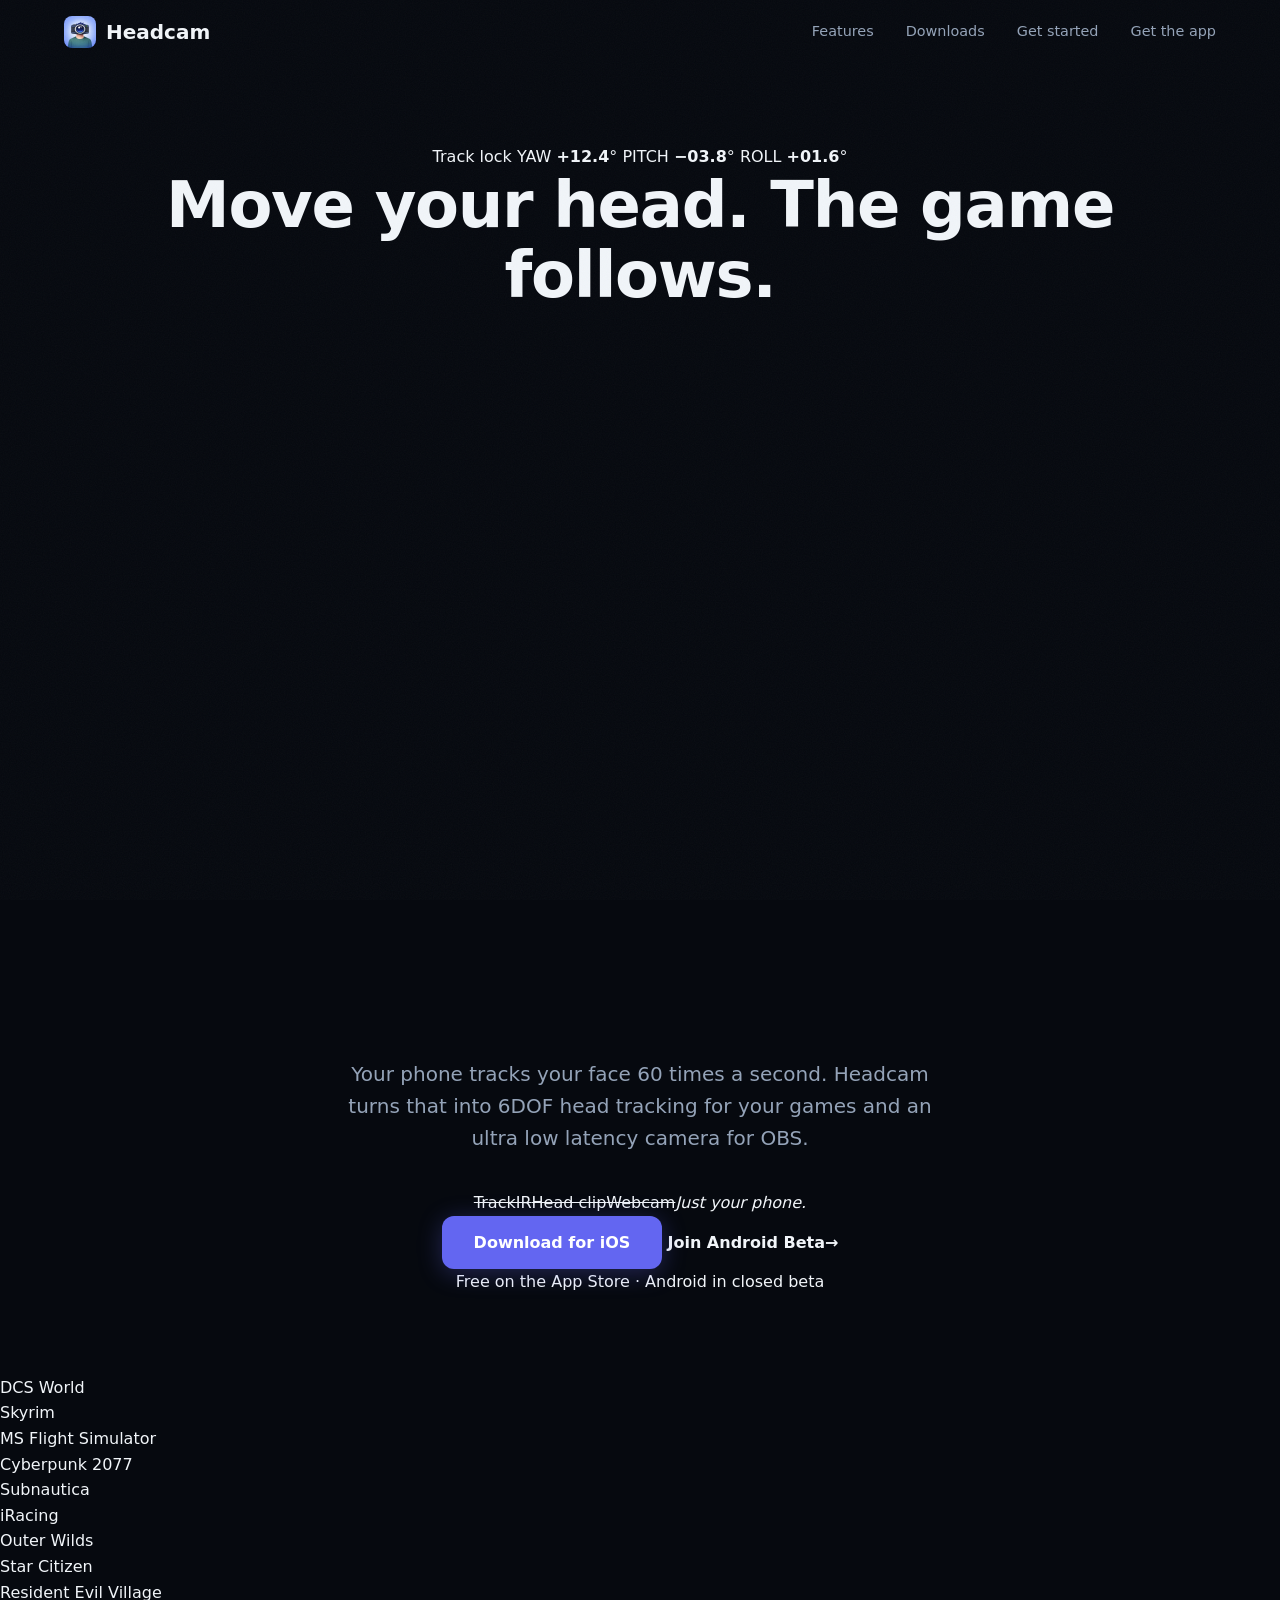
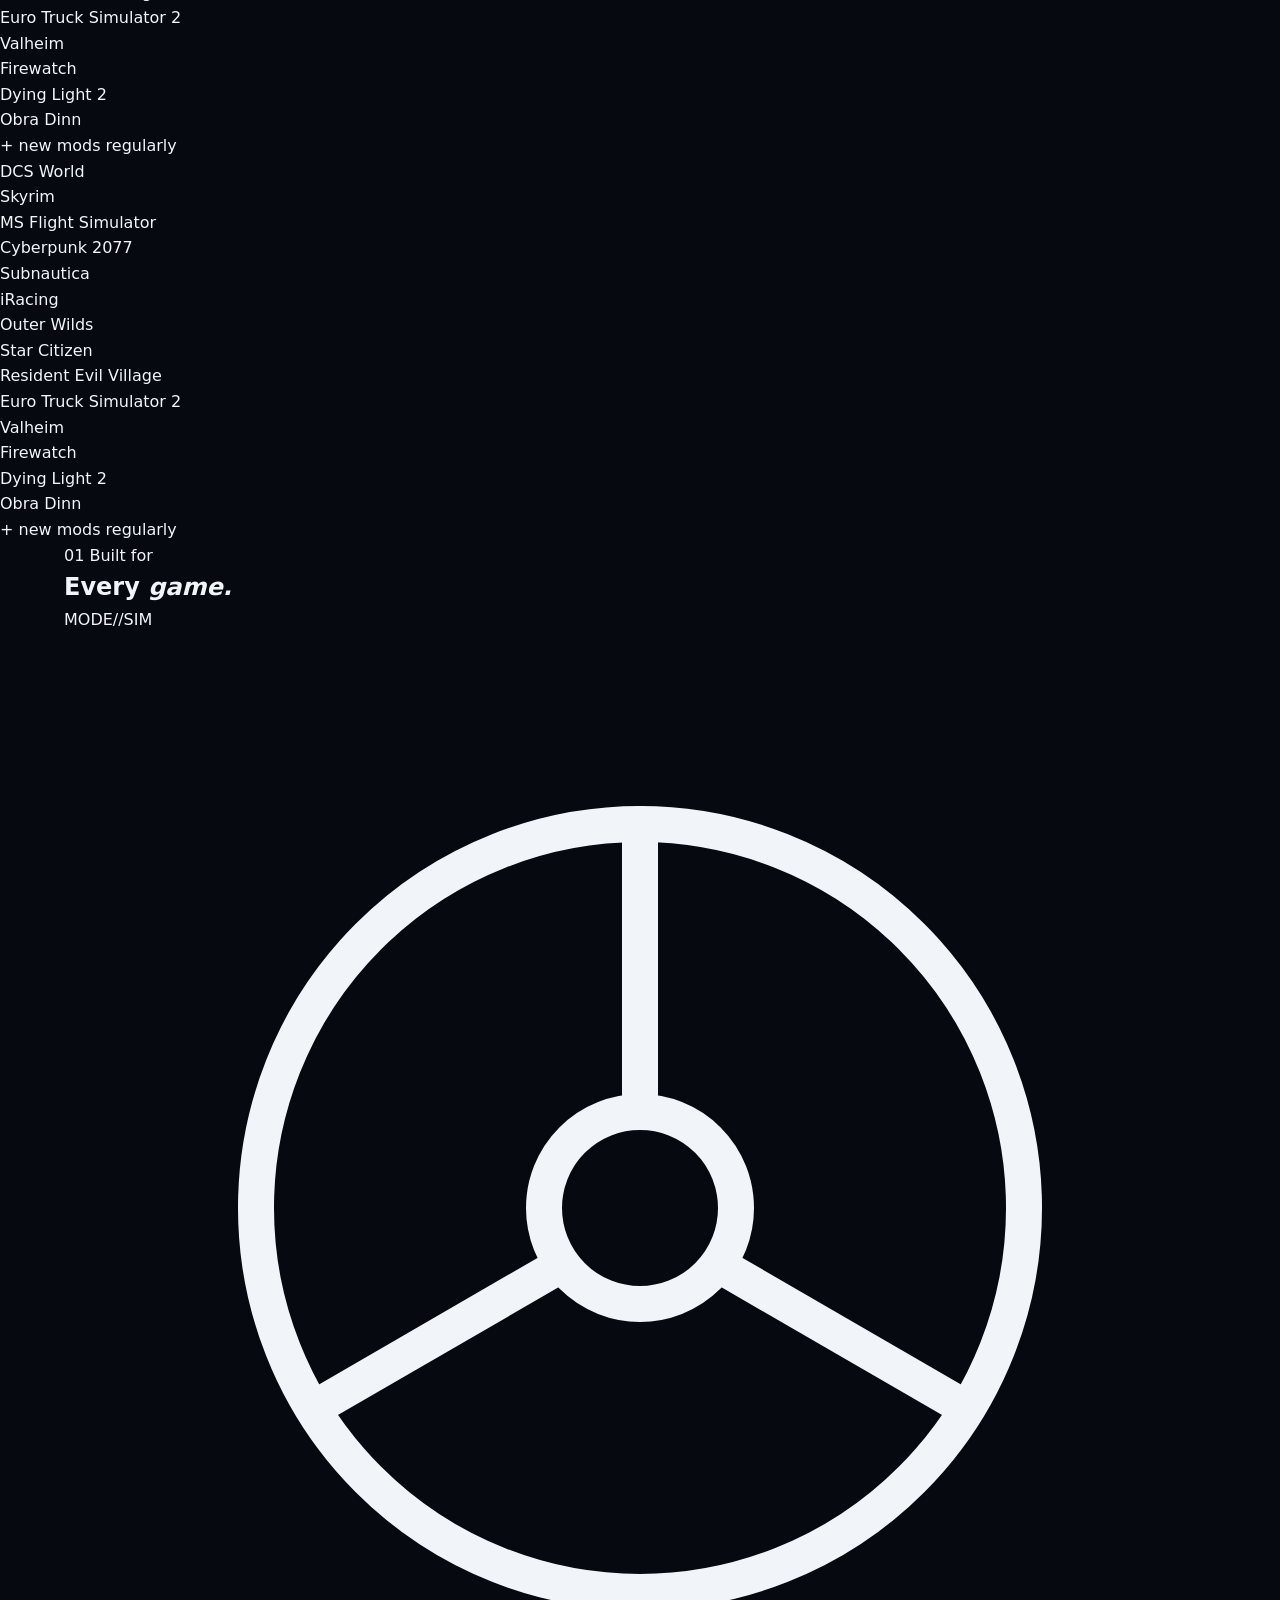
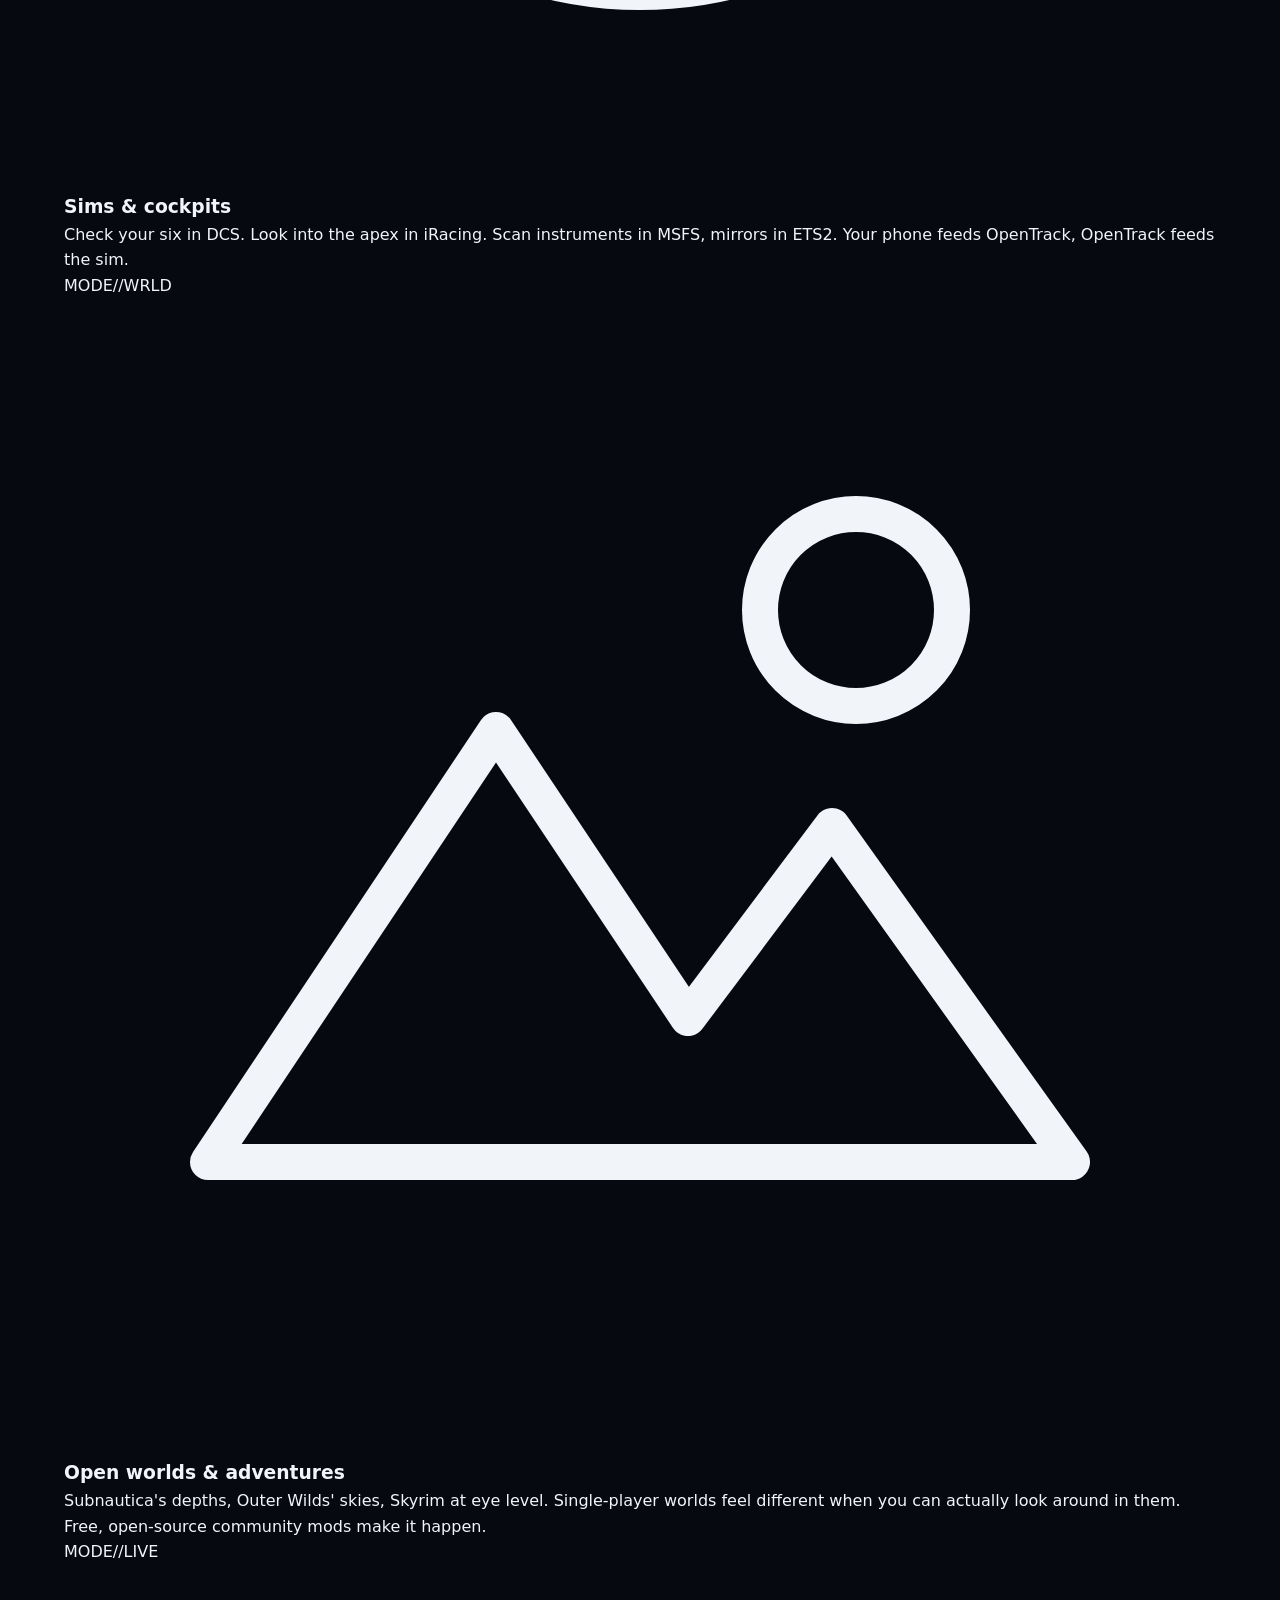
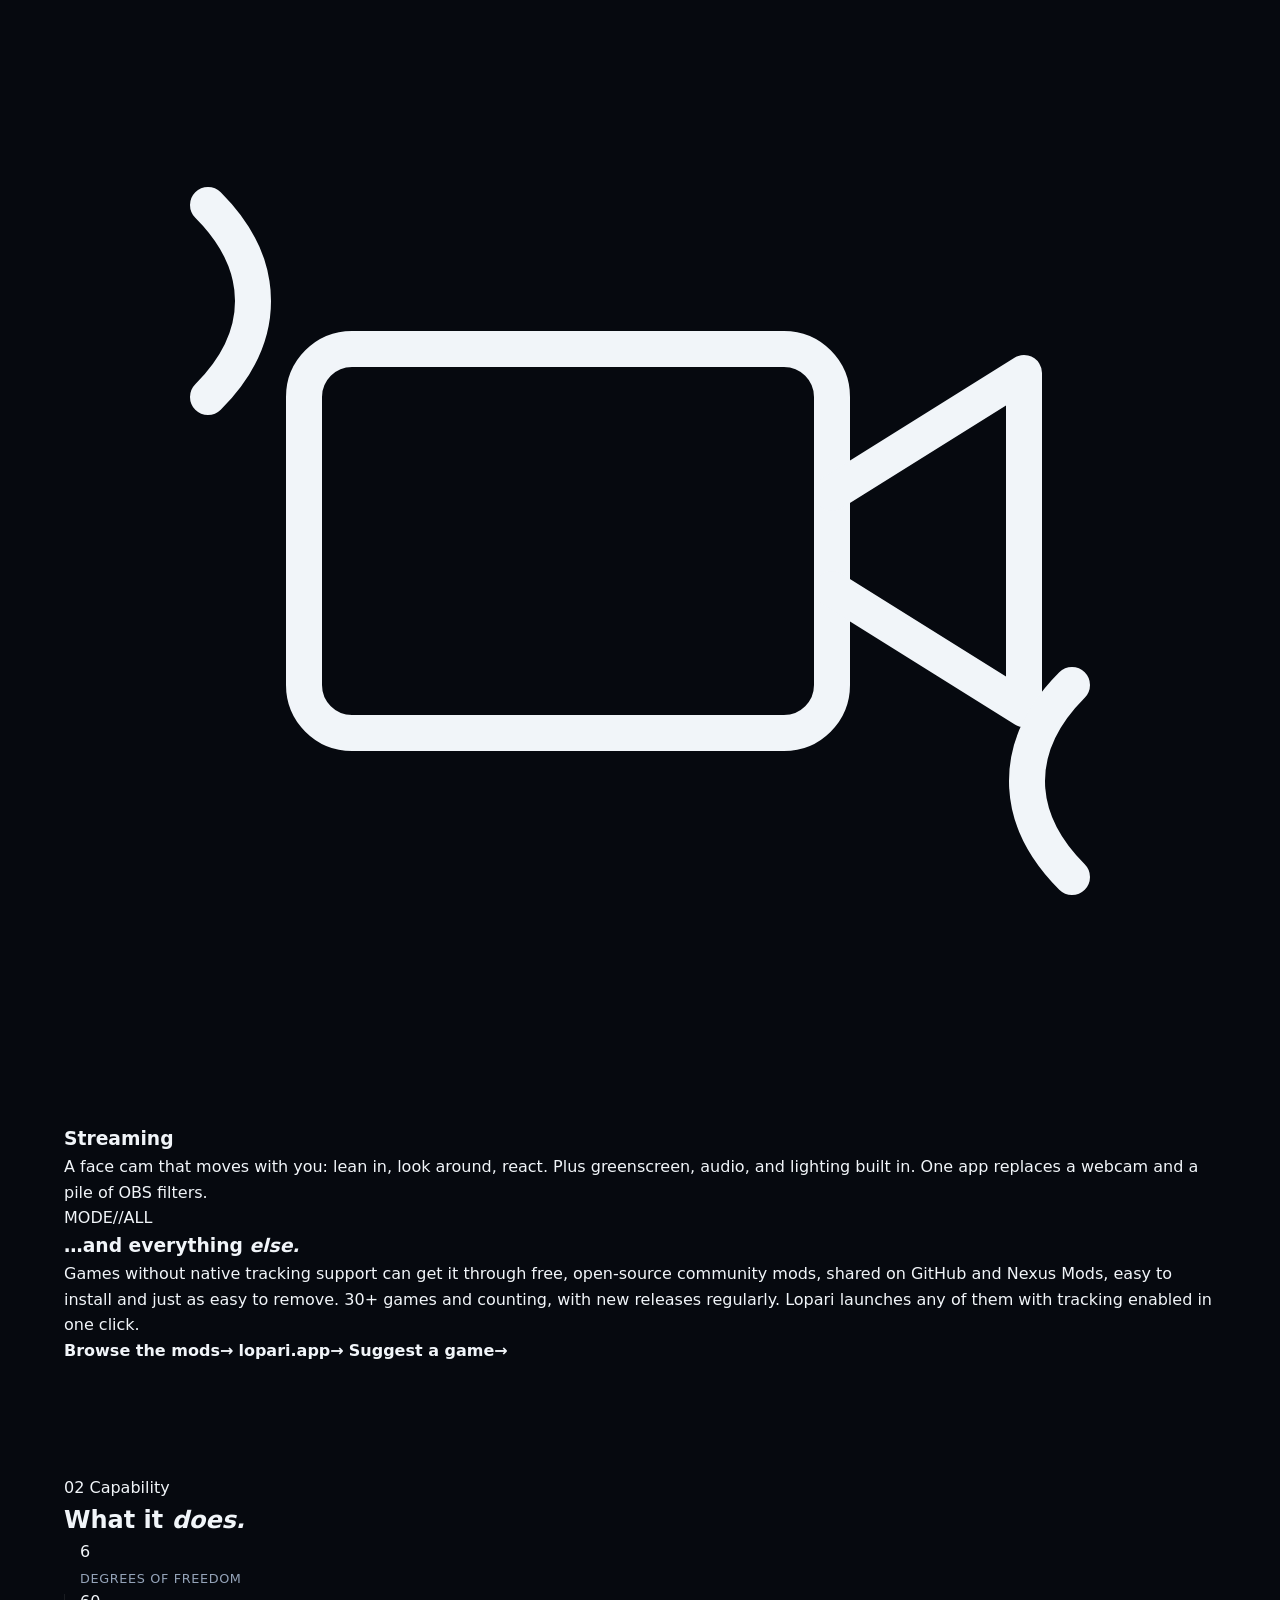
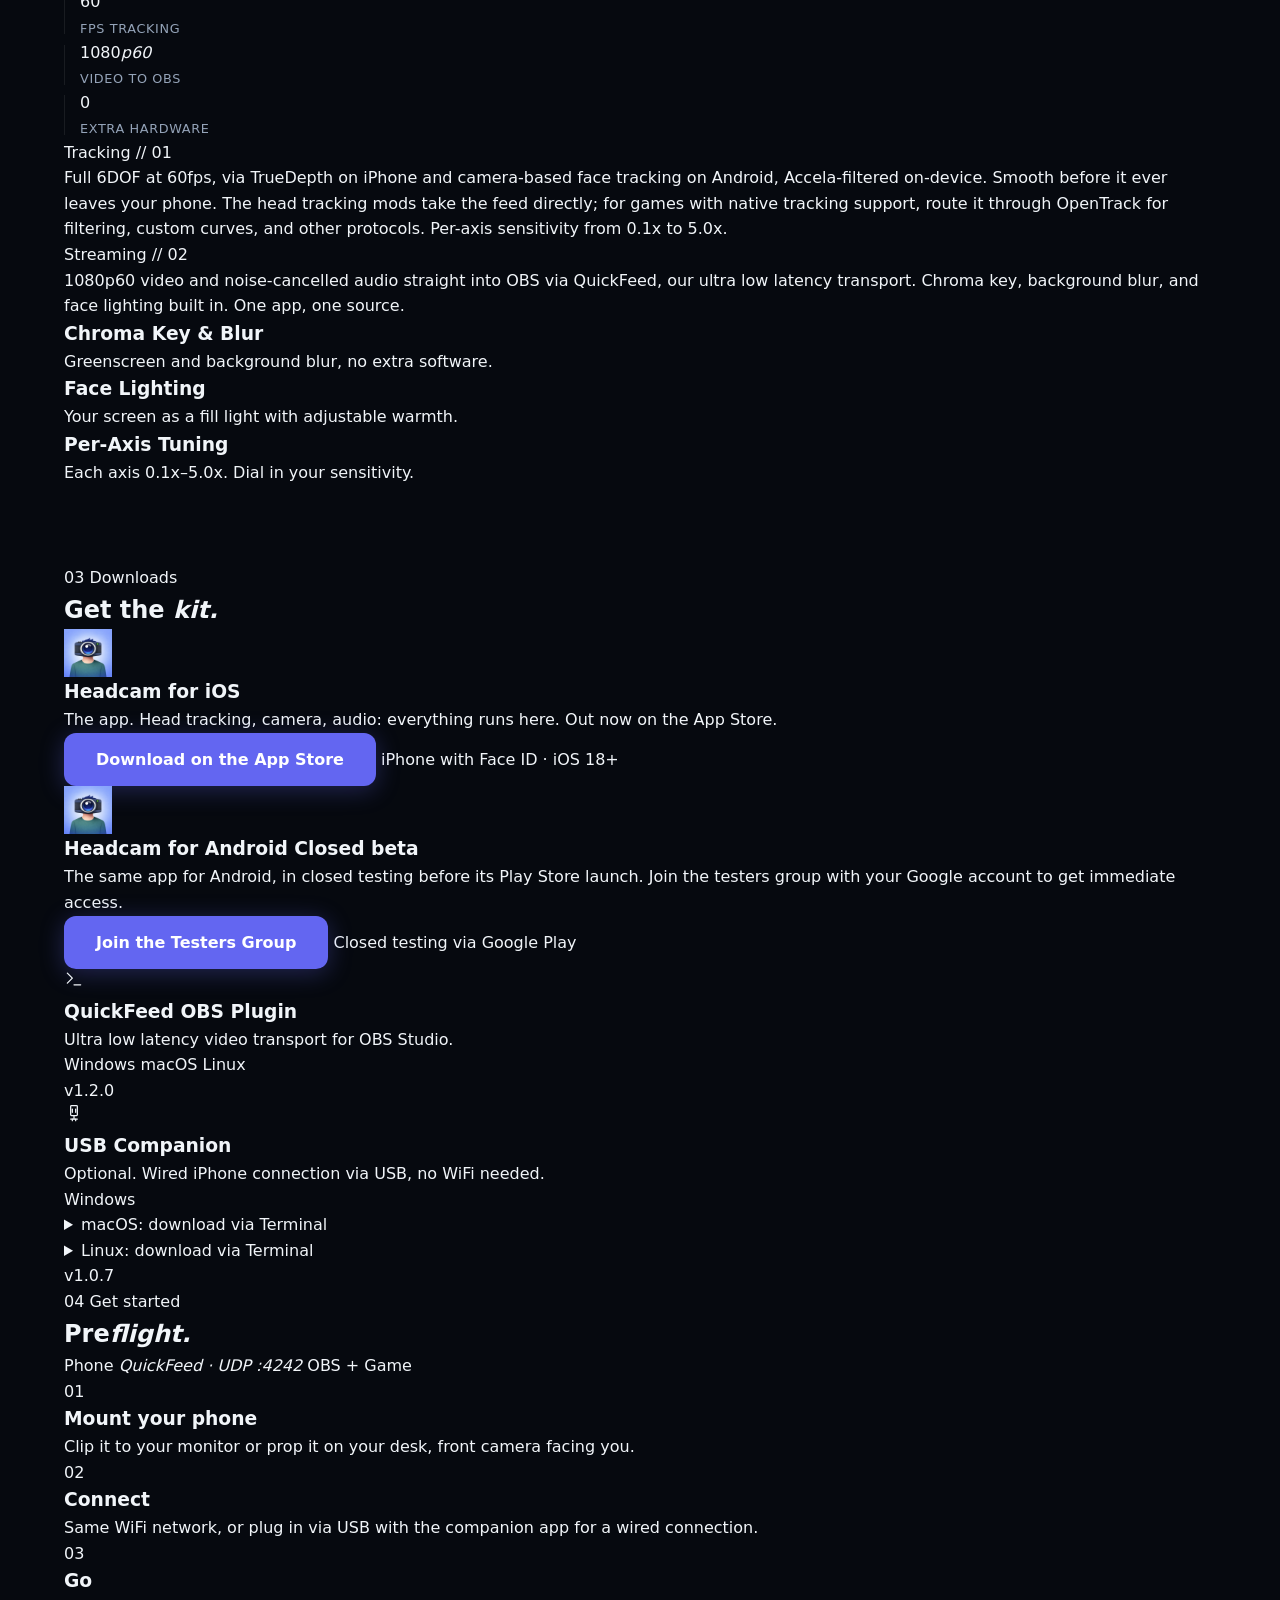
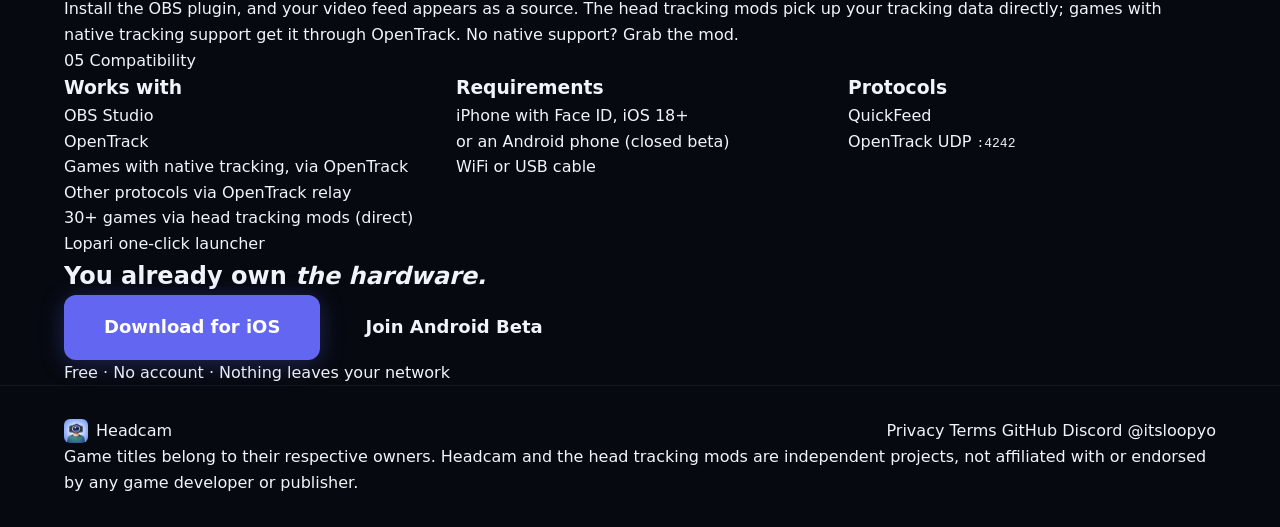
==== commit 05ad4955: "Update the QuickFeed OBS plugin downloads to v1.2.0" ====
--- a/index.html
+++ b/index.html
@@ -249,12 +249,12 @@
           </div>
           <p class="download-card-desc">Ultra low latency video transport for OBS Studio.</p>
           <div class="download-card-bottom">
-            <div class="download-platforms" data-quickfeed-version="1.0.17">
+            <div class="download-platforms" data-quickfeed-version="1.2.0">
               <a href="downloads/obs-plugin/quickfeed-windows.zip" class="platform-btn">Windows</a>
               <a href="downloads/obs-plugin/quickfeed-macos.zip" class="platform-btn">macOS</a>
               <a href="downloads/obs-plugin/quickfeed-linux.zip" class="platform-btn">Linux</a>
             </div>
-            <p class="download-ver">v1.0.17</p>
+            <p class="download-ver">v1.2.0</p>
           </div>
         </div>
 
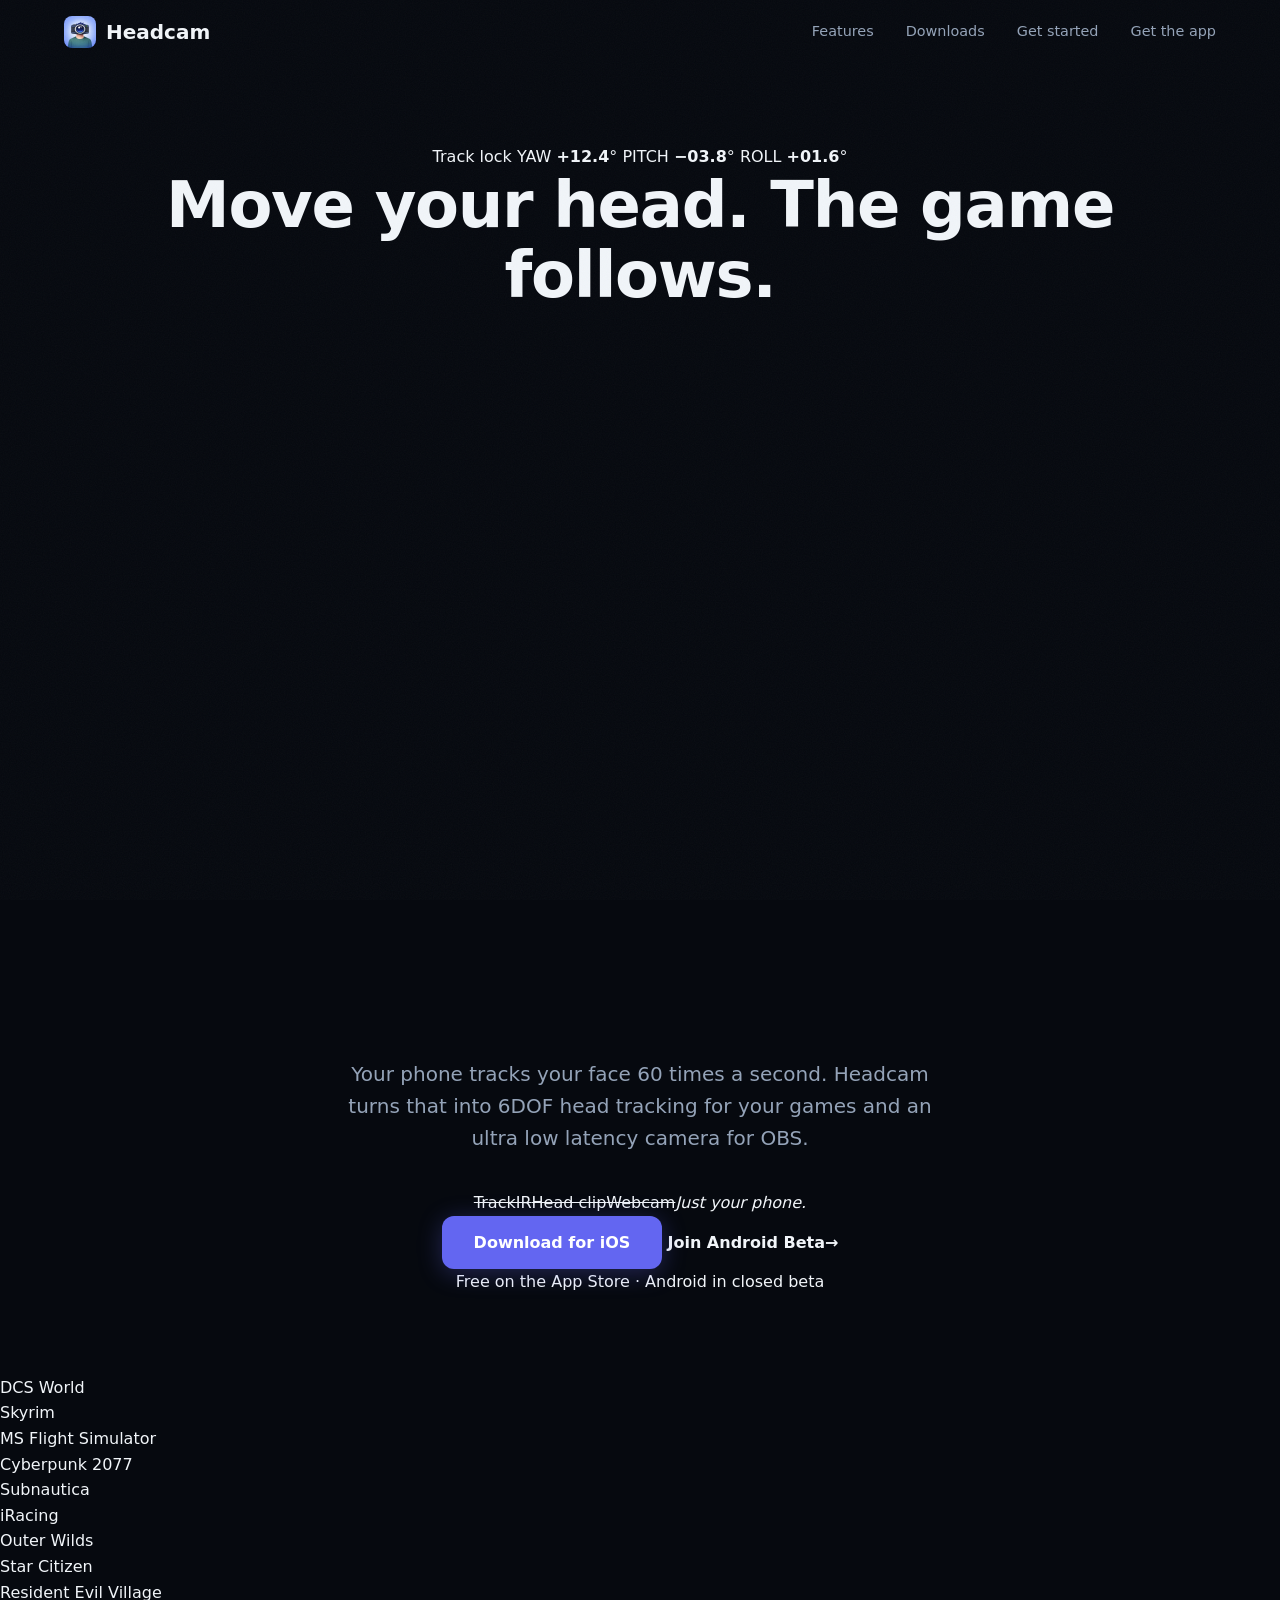
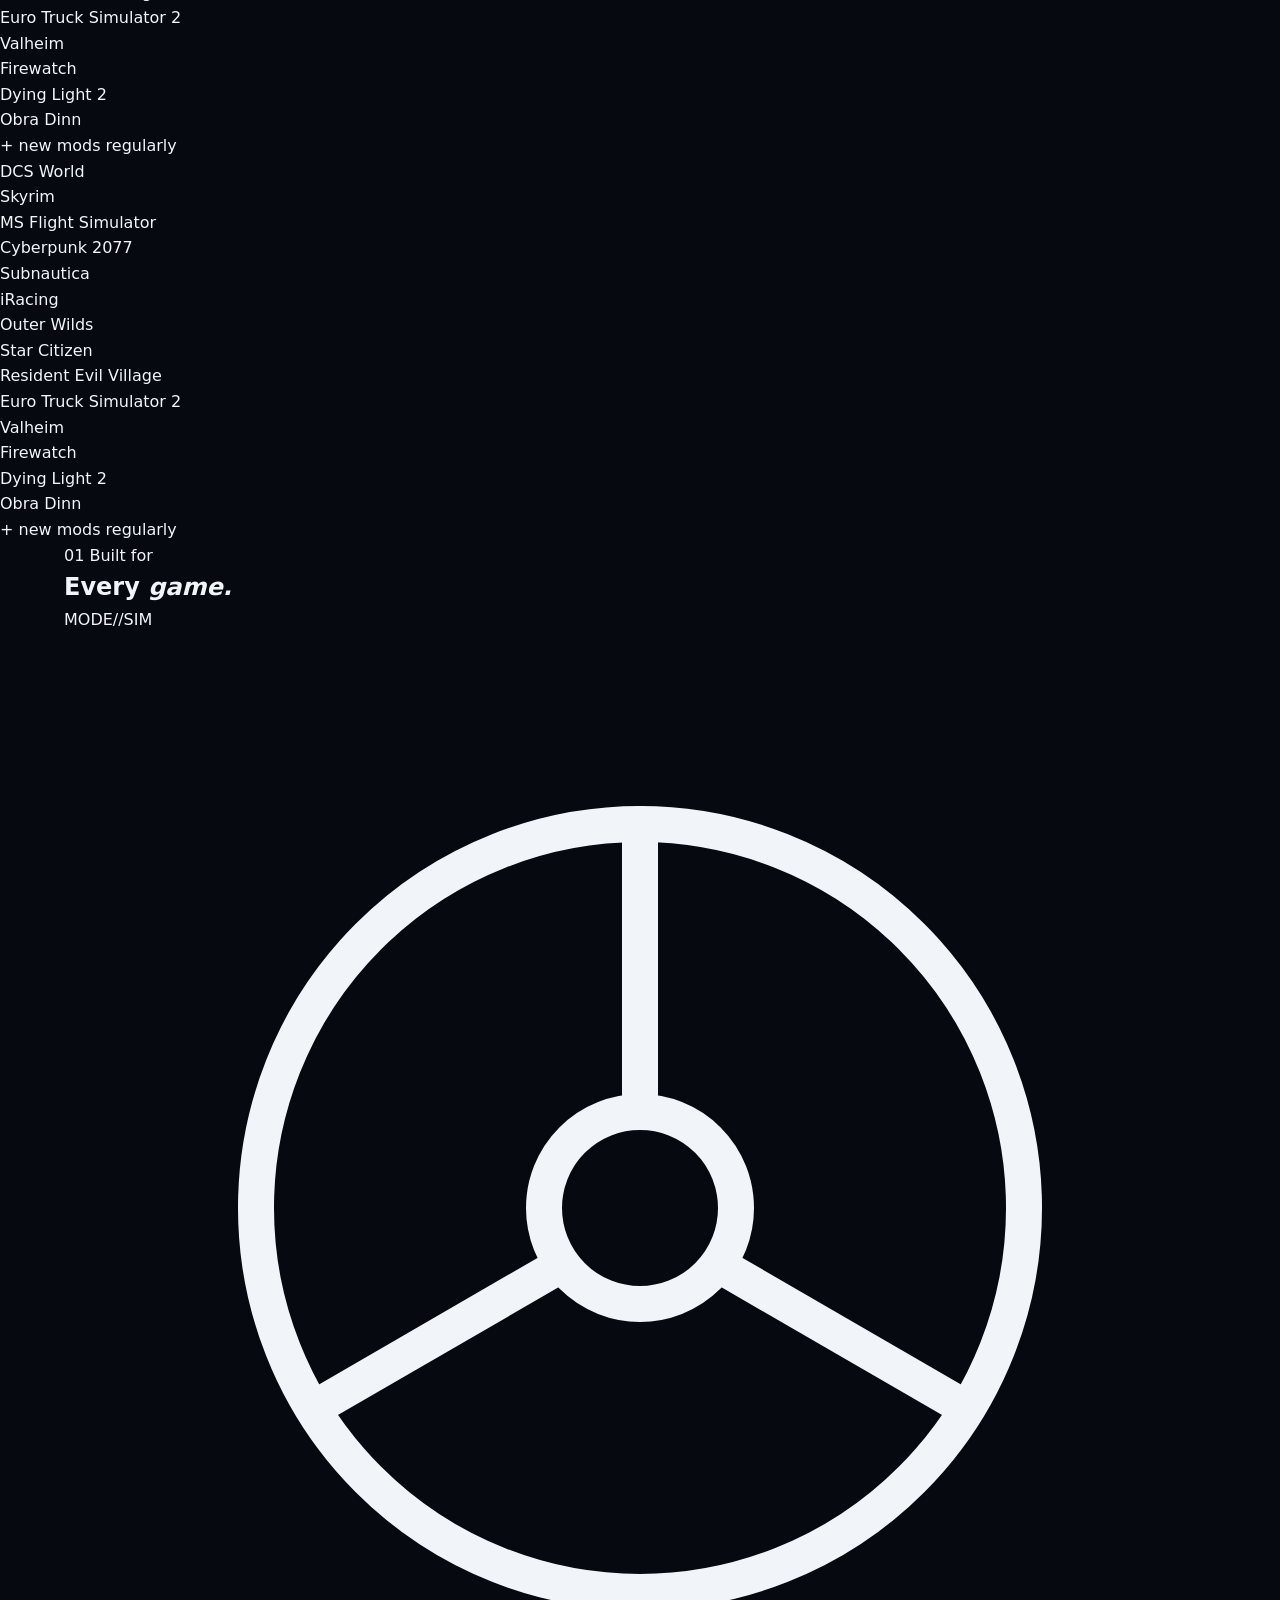
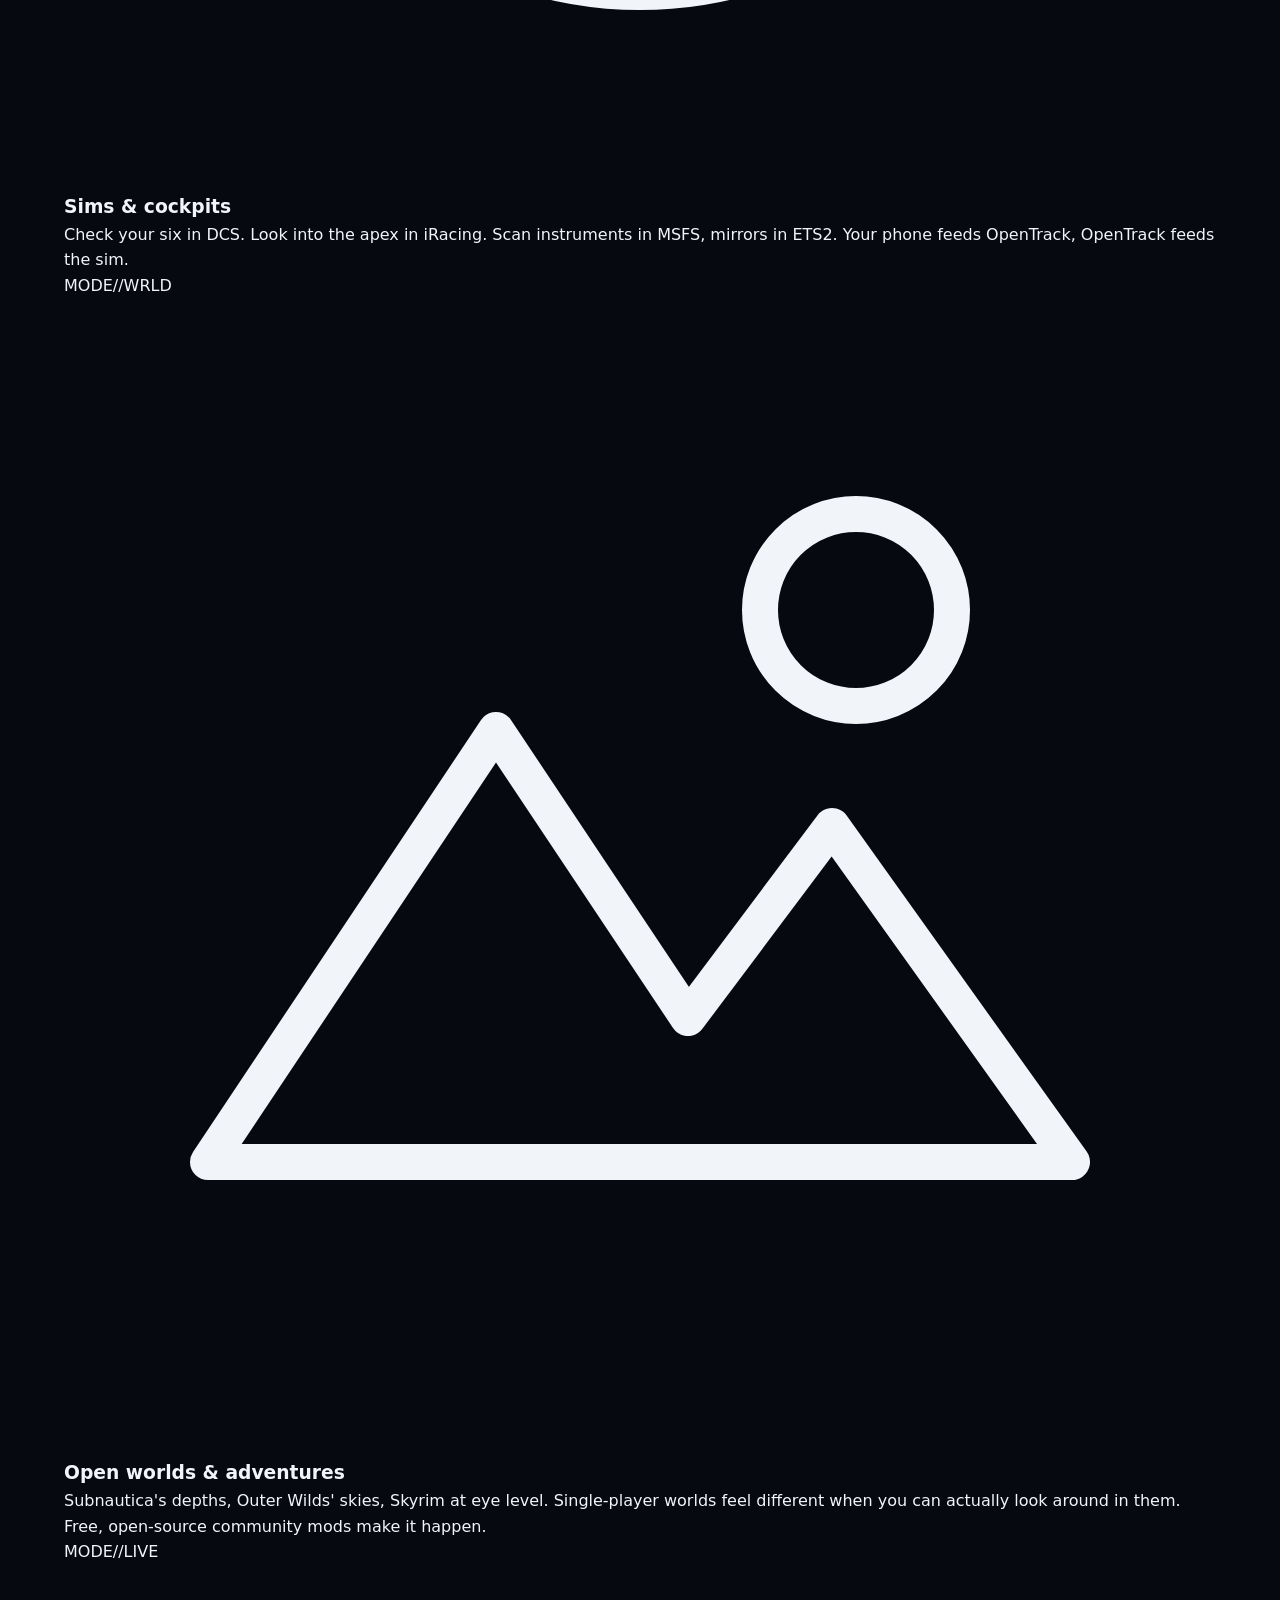
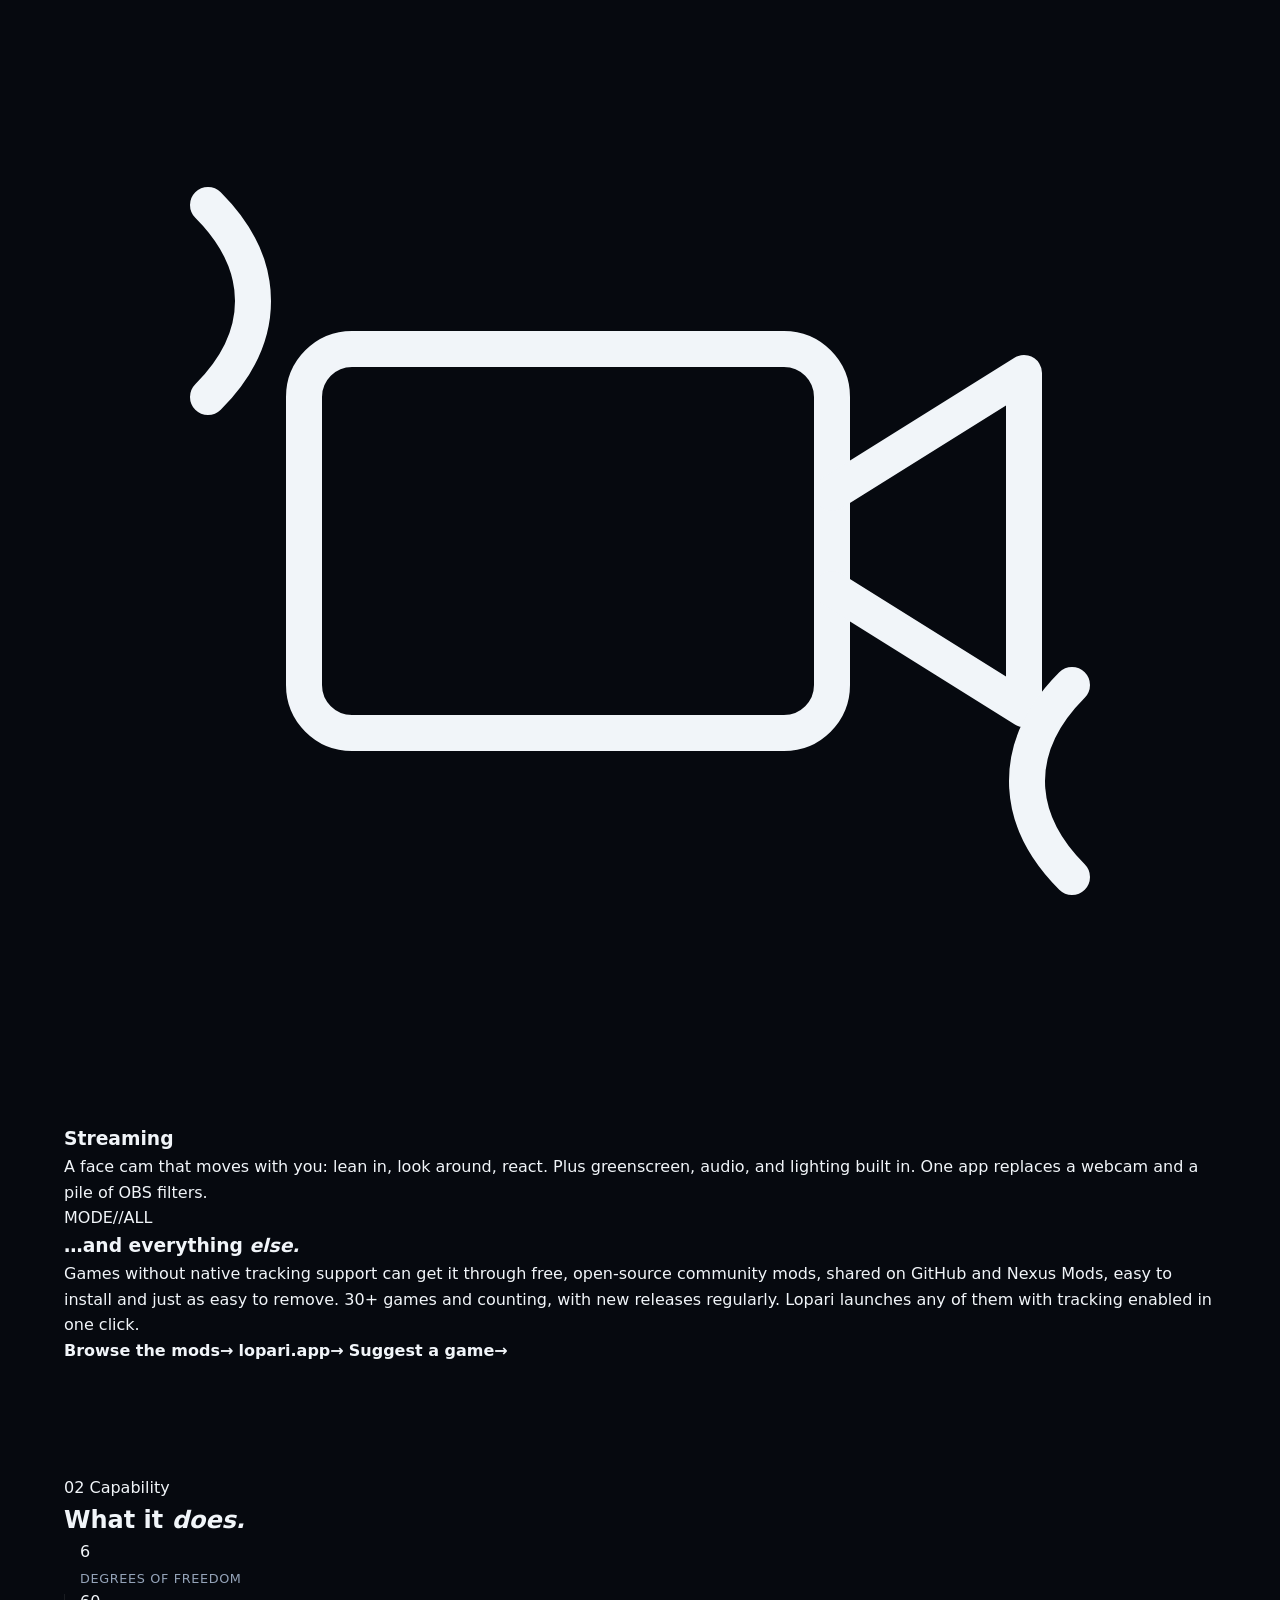
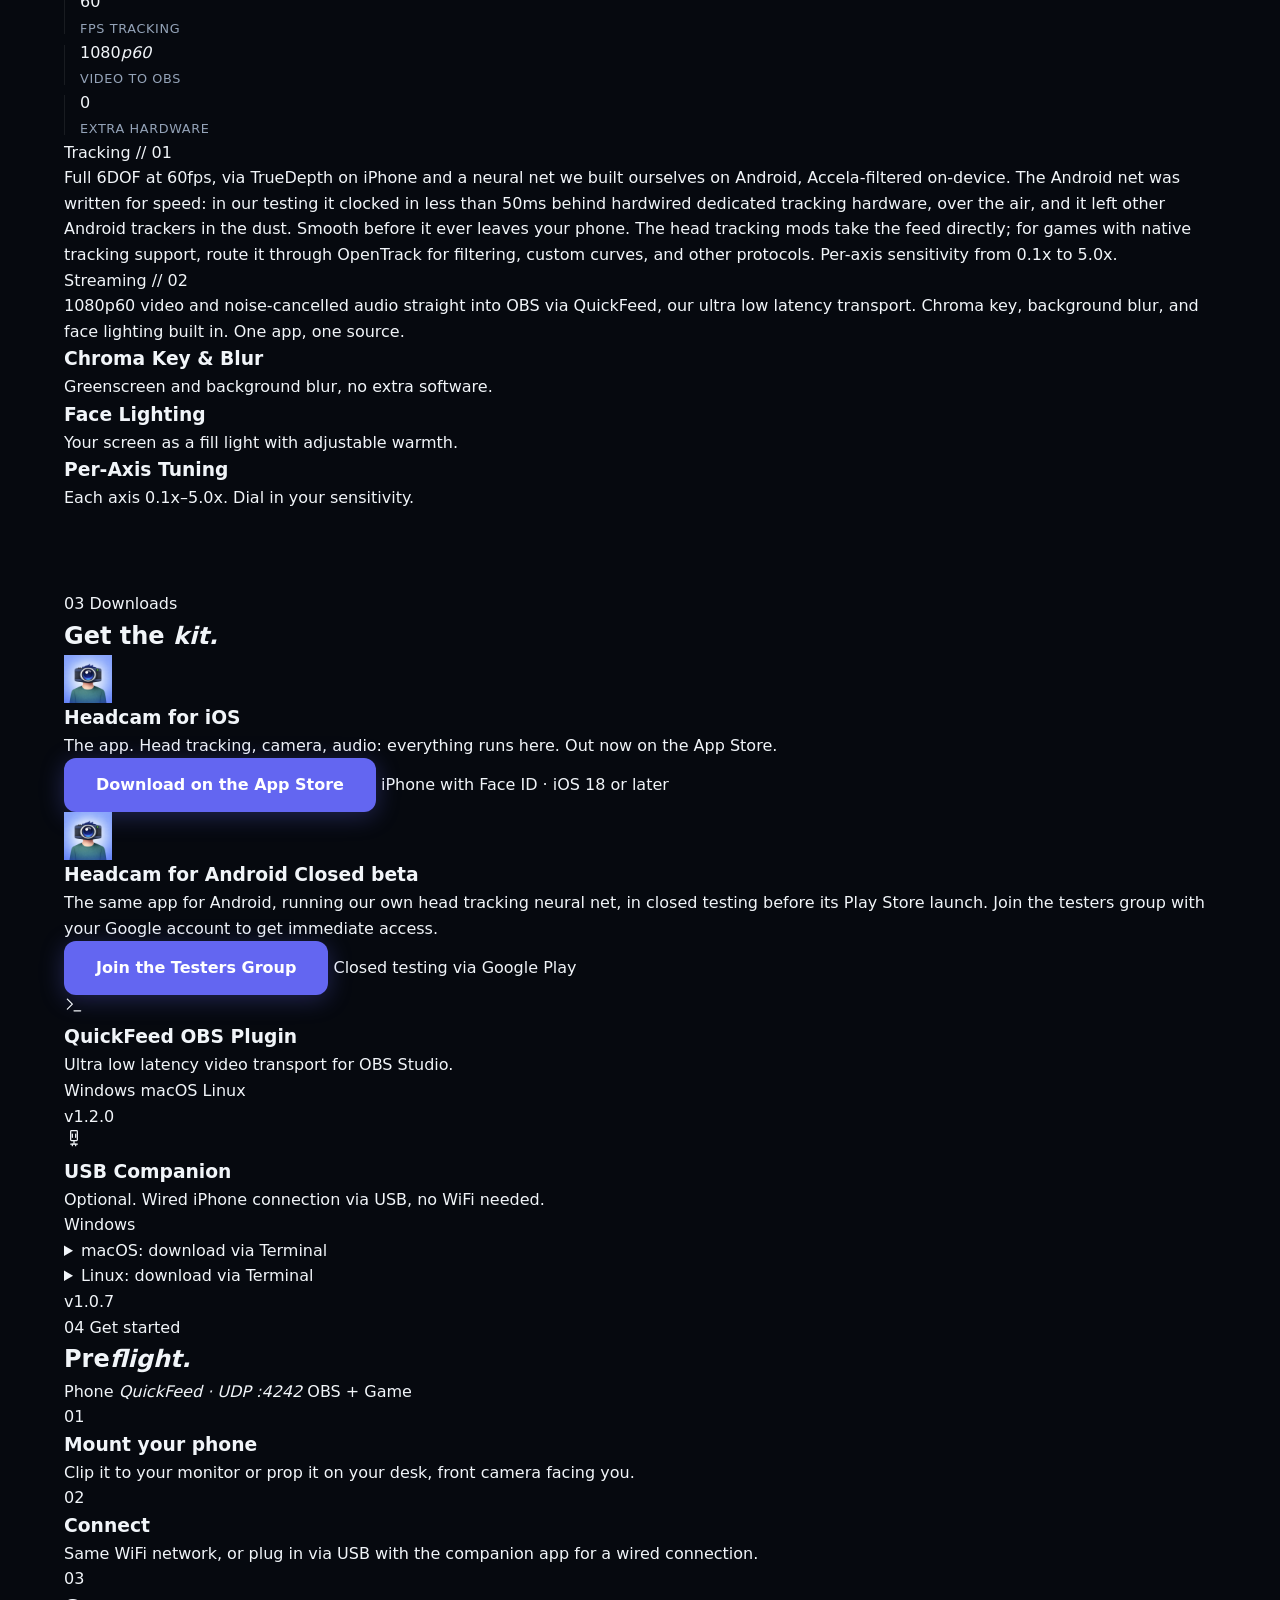
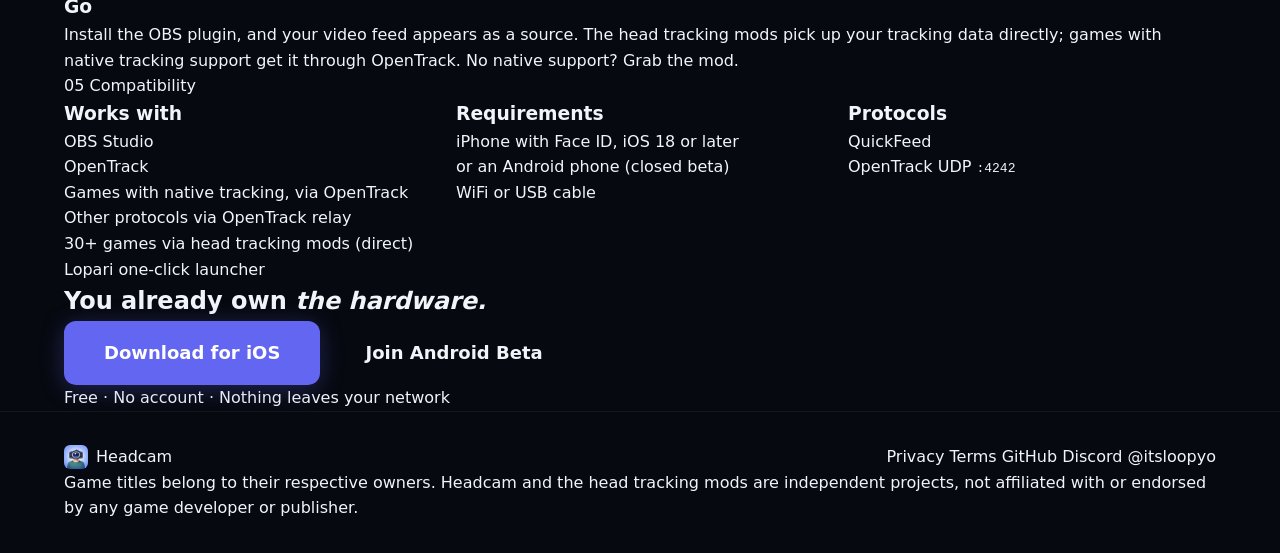
==== commit 5cd6f40d: "Call out the Android tracking neural net and spell out the iOS version requirement" ====
--- a/index.html
+++ b/index.html
@@ -180,7 +180,7 @@
       <div class="primary-features">
         <div class="primary-feature panel reveal">
           <span class="primary-feature-label">Tracking&nbsp;//&nbsp;01</span>
-          <p class="primary-feature-desc">Full 6DOF at 60fps, via TrueDepth on iPhone and camera-based face tracking on Android, Accela-filtered on-device. Smooth before it ever leaves your phone. The head tracking mods take the feed directly; for games with native tracking support, route it through OpenTrack for filtering, custom curves, and other protocols. Per-axis sensitivity from 0.1x to 5.0x.</p>
+          <p class="primary-feature-desc">Full 6DOF at 60fps, via TrueDepth on iPhone and a neural net we built ourselves on Android, Accela-filtered on-device. The Android net was written for speed: in our testing it clocked in less than 50ms behind hardwired dedicated tracking hardware, over the air, and it left other Android trackers in the dust. Smooth before it ever leaves your phone. The head tracking mods take the feed directly; for games with native tracking support, route it through OpenTrack for filtering, custom curves, and other protocols. Per-axis sensitivity from 0.1x to 5.0x.</p>
         </div>
         <div class="primary-feature panel reveal">
           <span class="primary-feature-label">Streaming&nbsp;//&nbsp;02</span>
@@ -224,7 +224,7 @@
           <p class="download-card-desc">The app. Head tracking, camera, audio: everything runs here. Out now on the App Store.</p>
           <div class="download-card-bottom">
             <a href="https://apps.apple.com/us/app/headcam/id6759300260" class="btn btn-primary">Download on the App Store</a>
-            <span class="download-req">iPhone with Face ID &middot; iOS 18+</span>
+            <span class="download-req">iPhone with Face ID &middot; iOS 18 or later</span>
           </div>
         </div>
 
@@ -233,7 +233,7 @@
             <img src="assets/images/app-icon.png" alt="Headcam" class="download-app-icon" width="48" height="48">
             <h3>Headcam for Android <span class="badge">Closed beta</span></h3>
           </div>
-          <p class="download-card-desc">The same app for Android, in closed testing before its Play Store launch. Join the testers group with your Google account to get immediate access.</p>
+          <p class="download-card-desc">The same app for Android, running our own head tracking neural net, in closed testing before its Play Store launch. Join the testers group with your Google account to get immediate access.</p>
           <div class="download-card-bottom">
             <a href="https://groups.google.com/g/headcam-testers" class="btn btn-primary">Join the Testers Group</a>
             <span class="download-req">Closed testing via Google Play</span>
@@ -357,7 +357,7 @@
         <div class="compat-group reveal">
           <h3>Requirements</h3>
           <ul>
-            <li>iPhone with Face ID, iOS 18+</li>
+            <li>iPhone with Face ID, iOS 18 or later</li>
             <li>or an Android phone (closed beta)</li>
             <li>WiFi or USB cable</li>
           </ul>
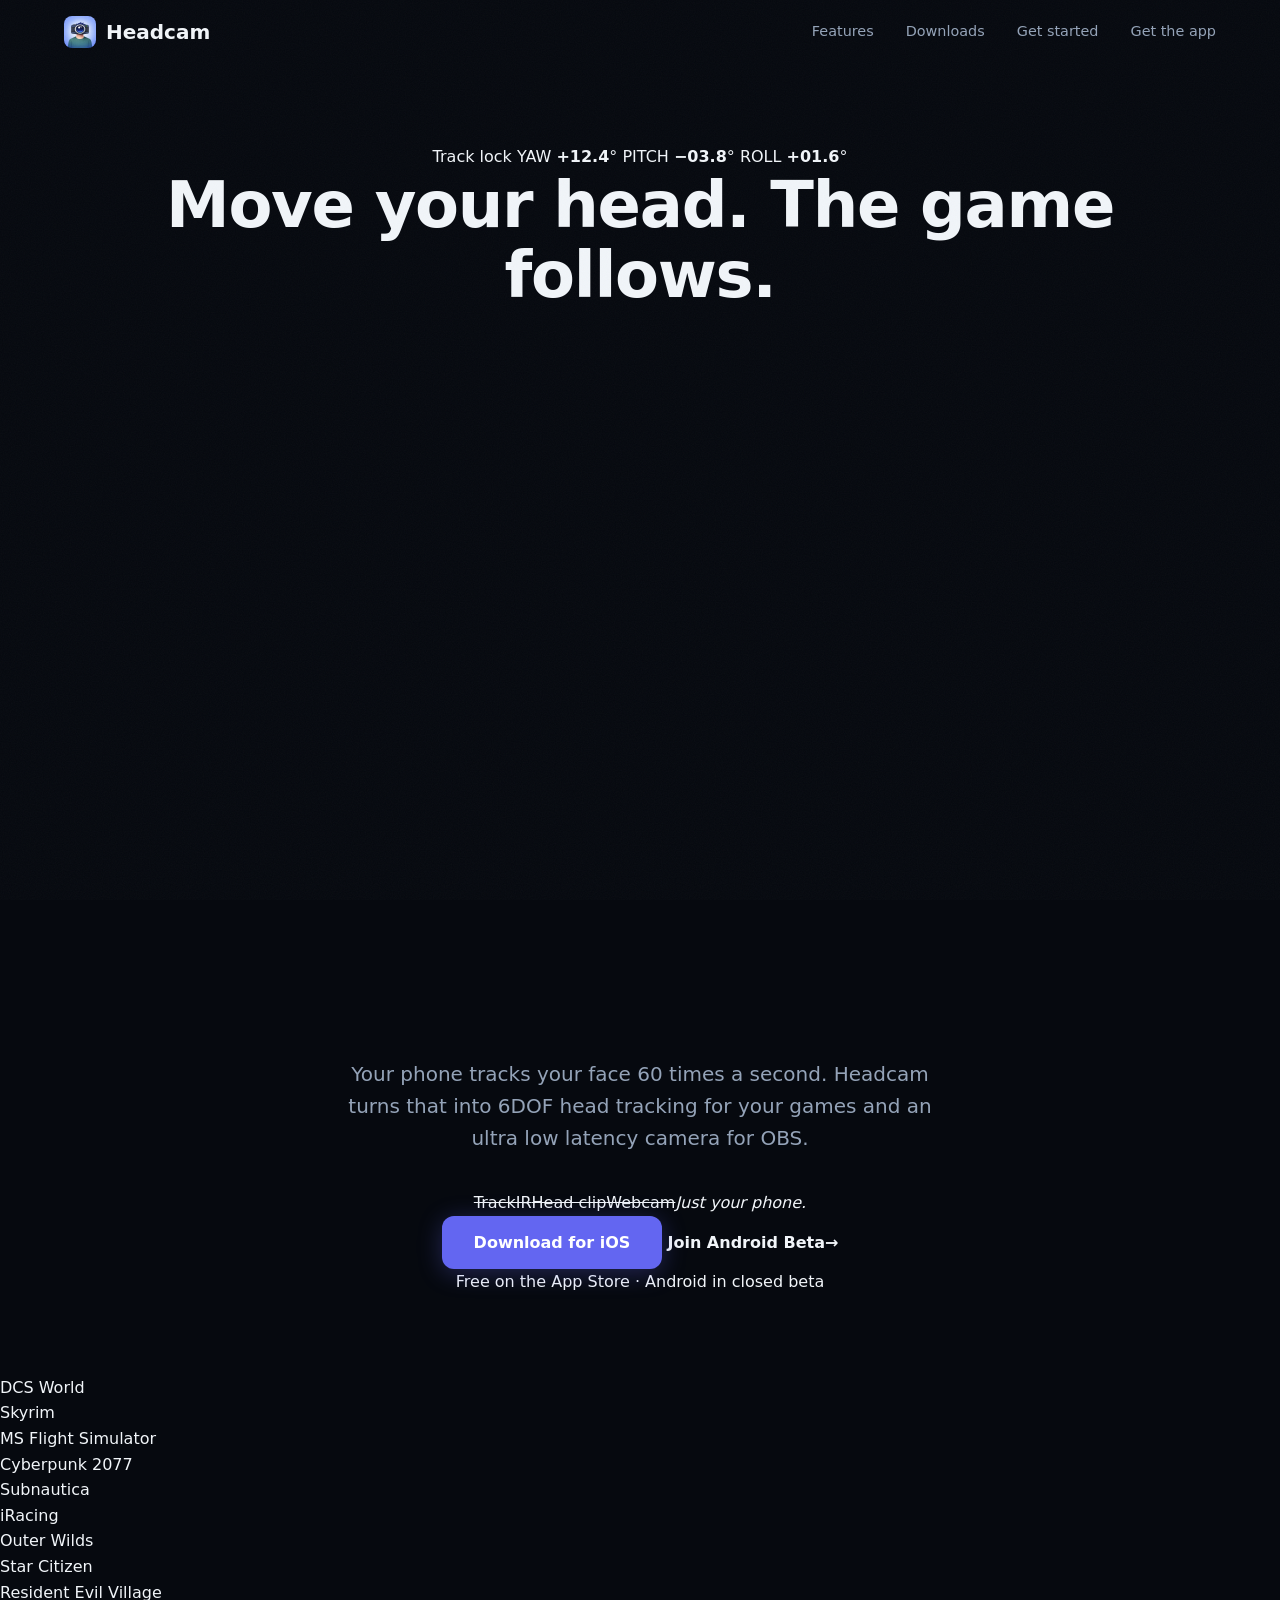
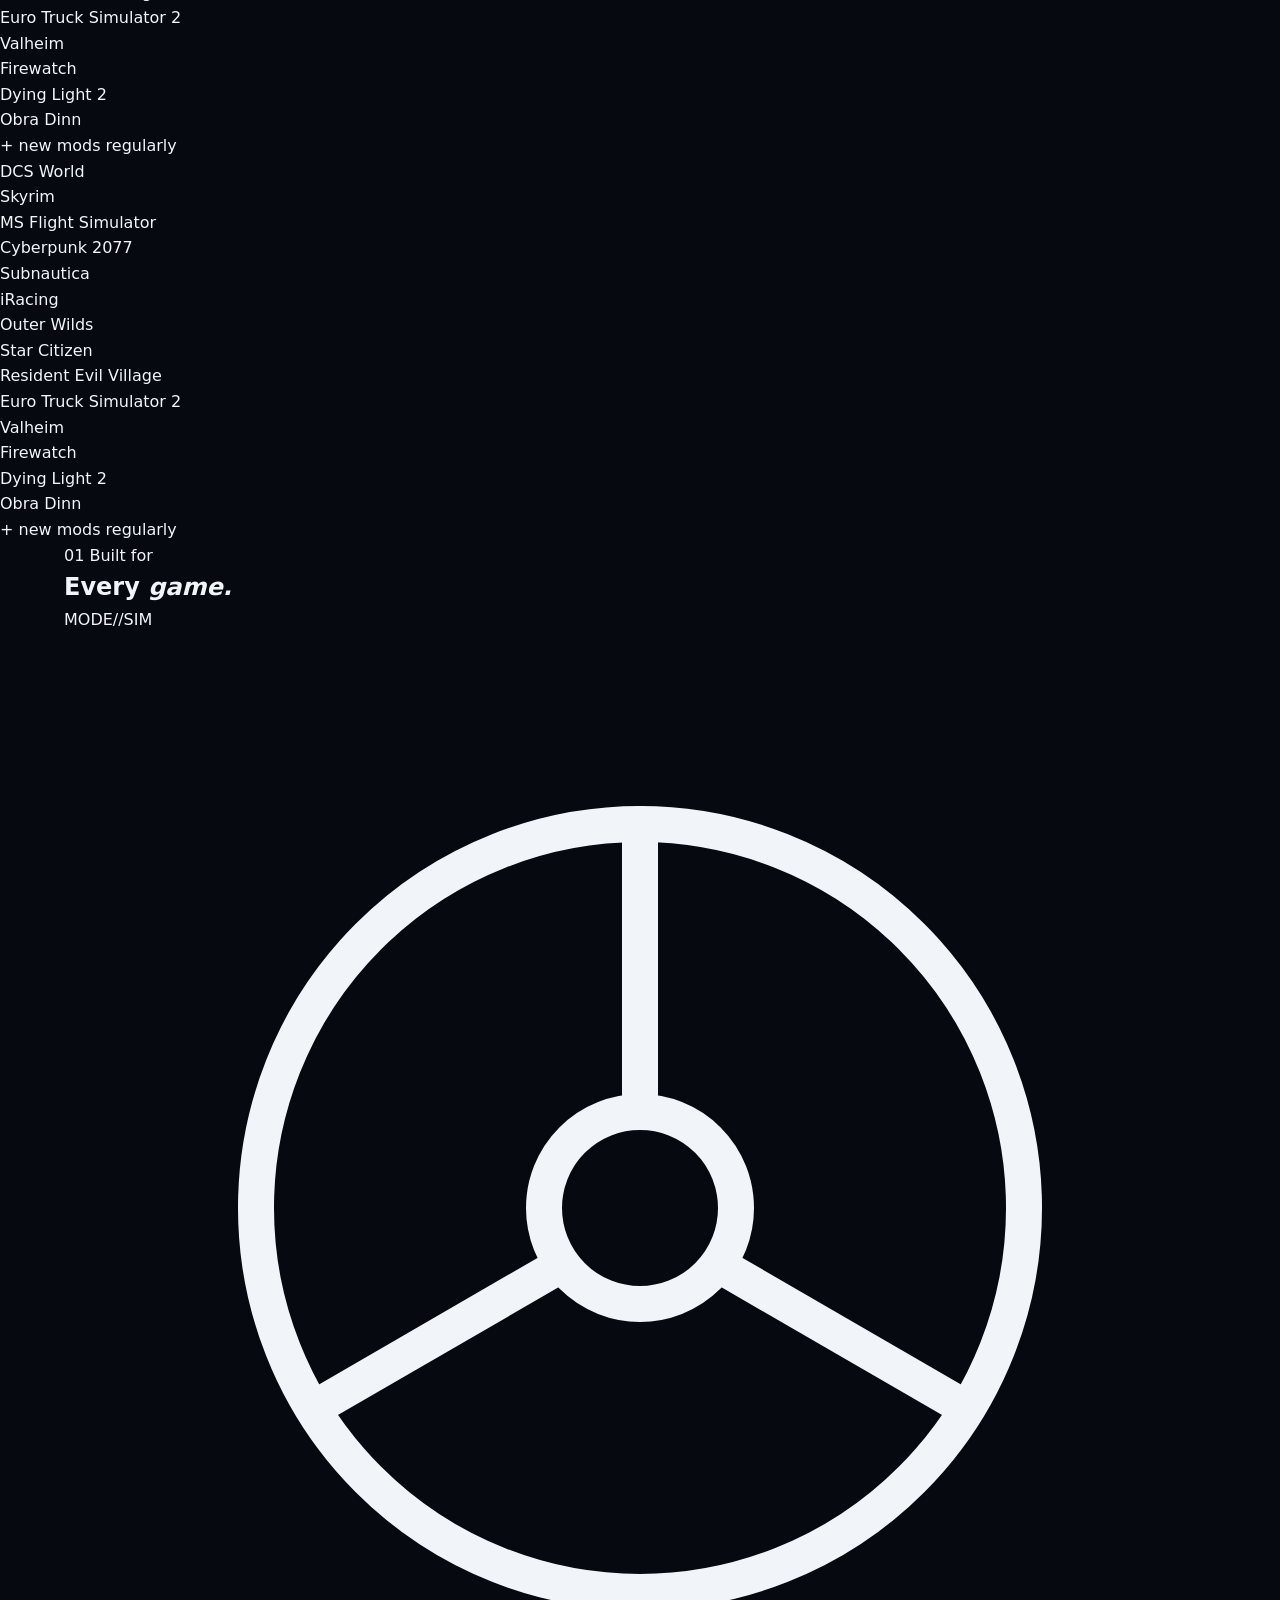
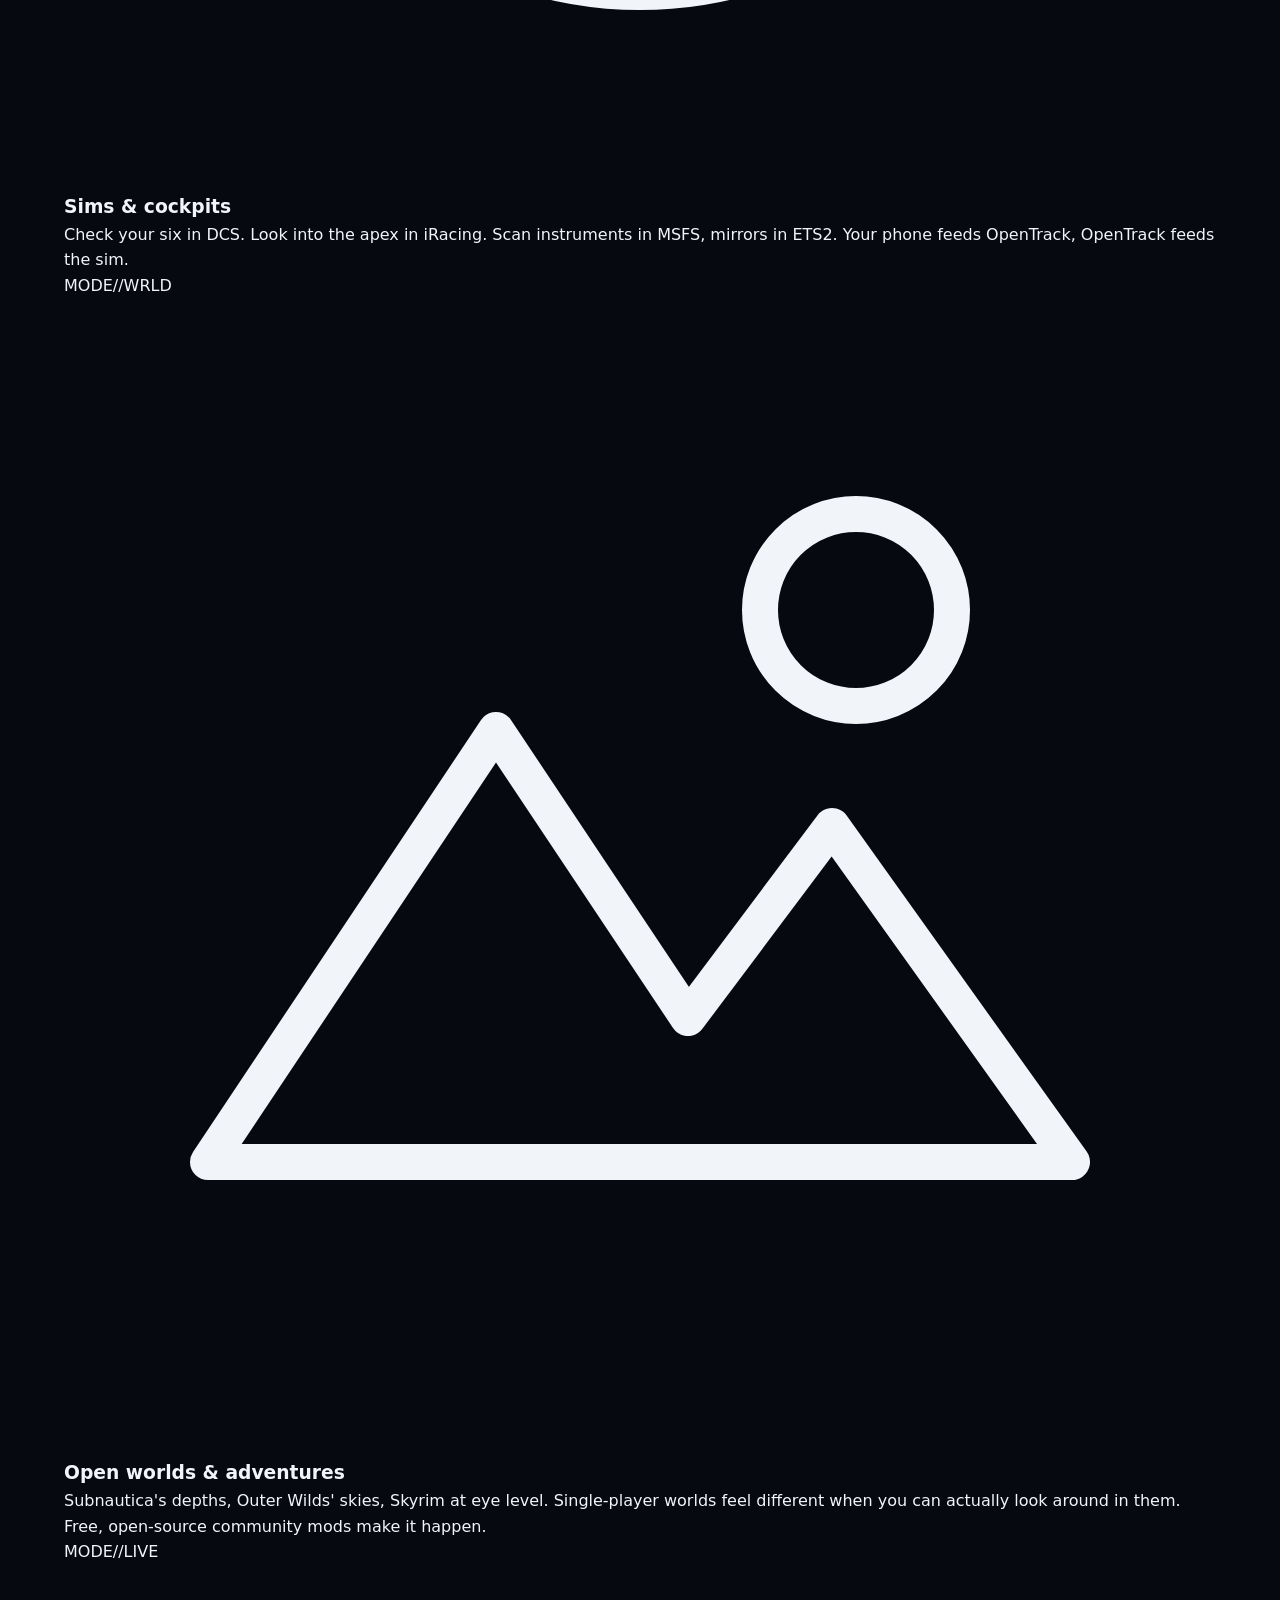
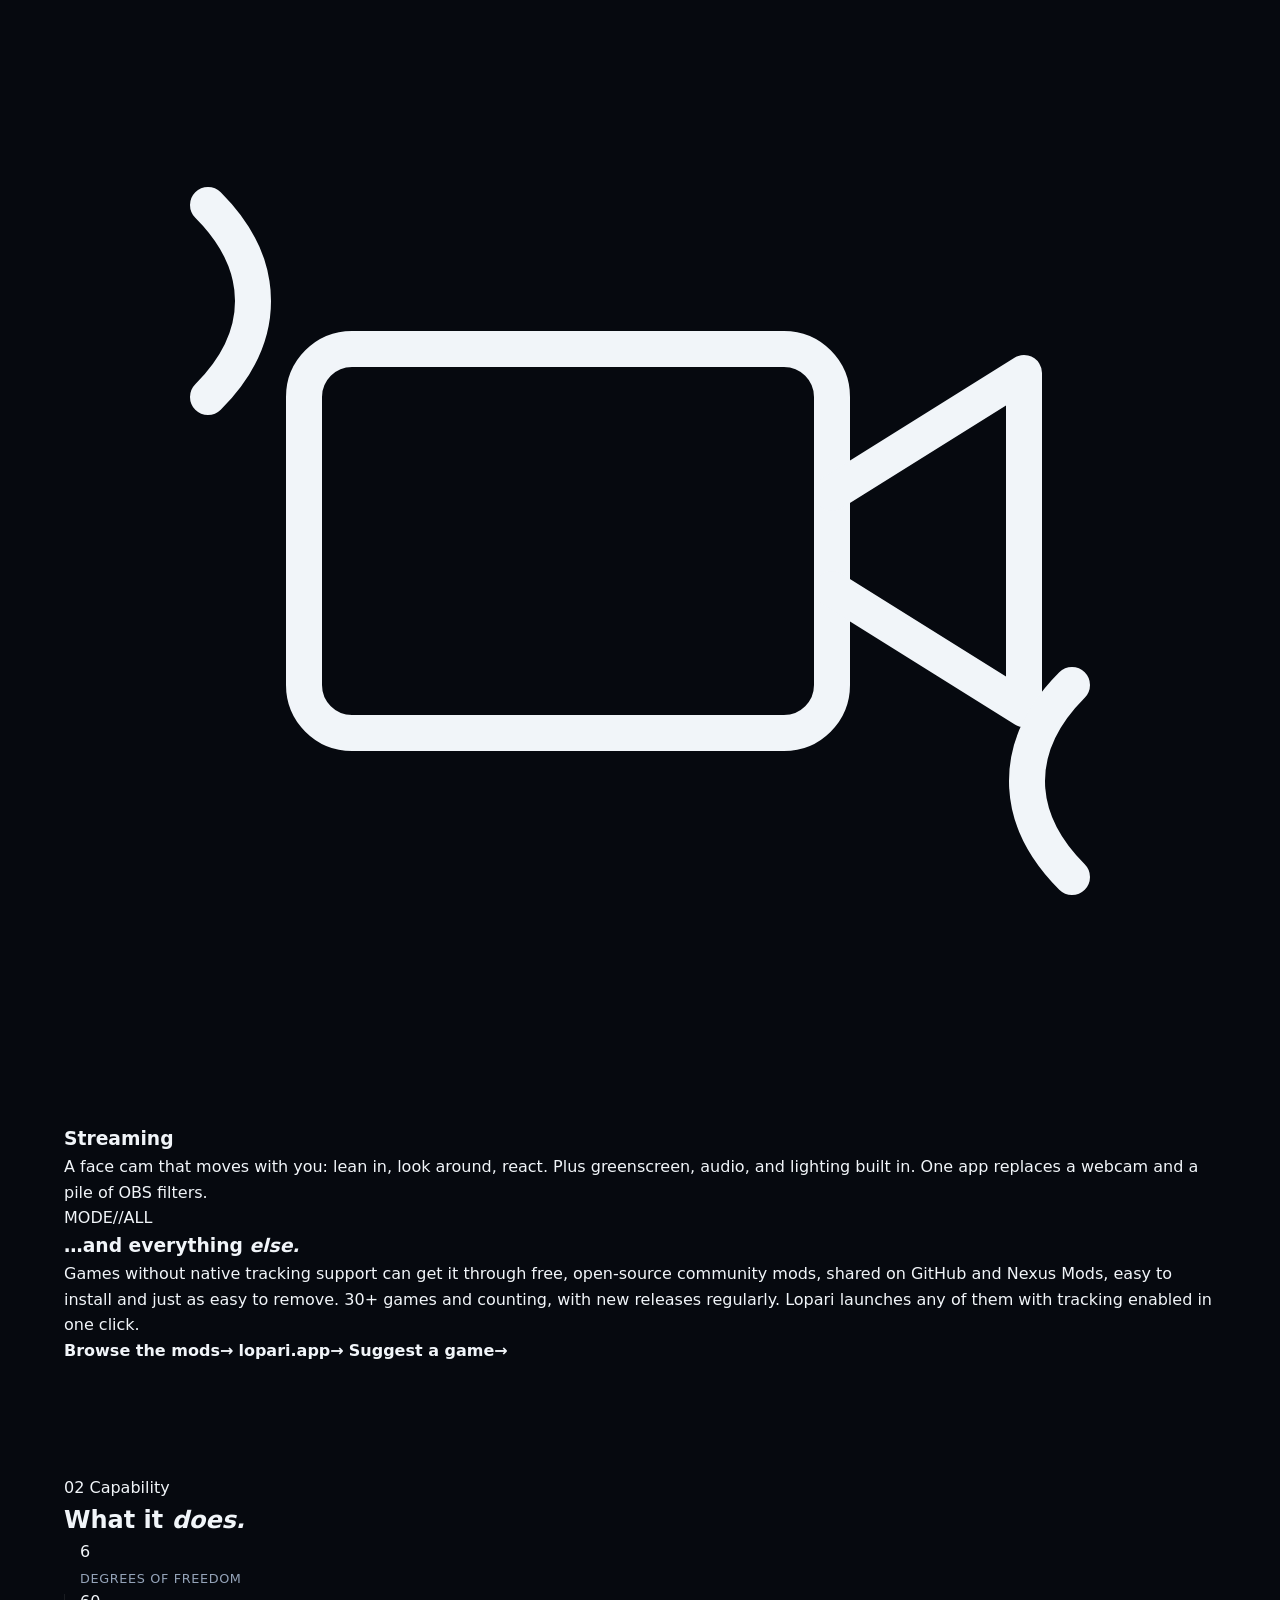
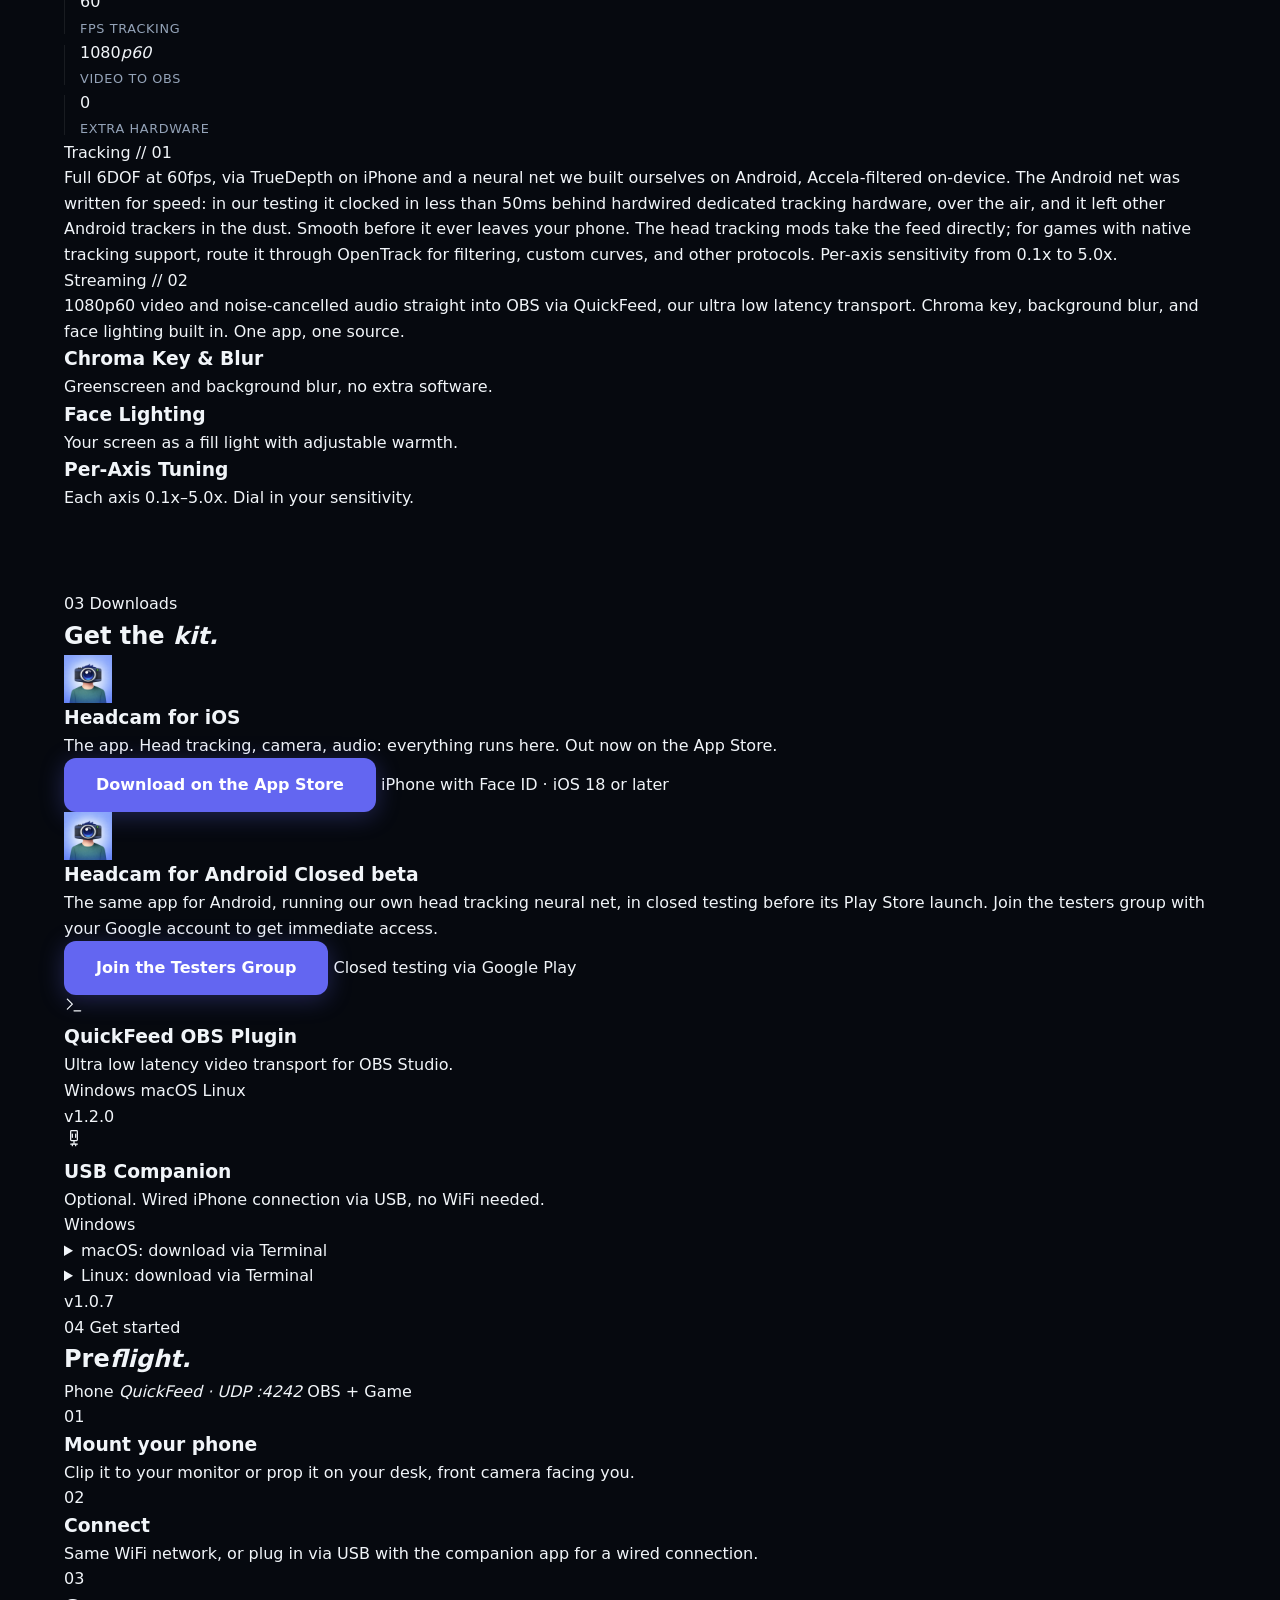
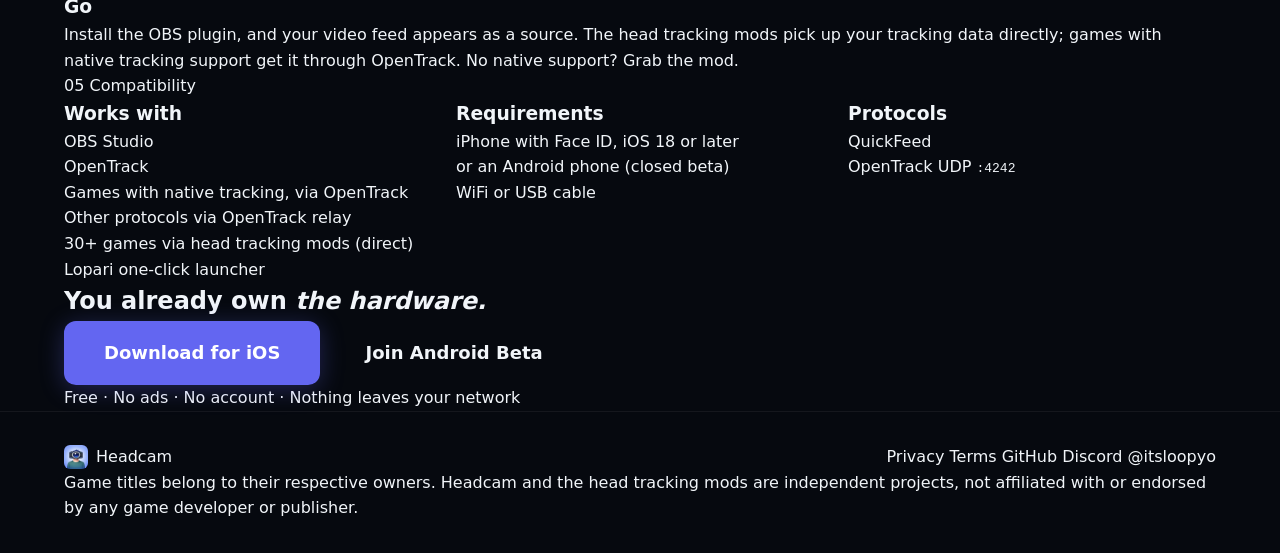
==== commit 7ac0bc11: "Add the no ads claim to the closing CTA meta line" ====
--- a/index.html
+++ b/index.html
@@ -381,7 +381,7 @@
         <a href="https://apps.apple.com/us/app/headcam/id6759300260" class="btn btn-primary btn-lg">Download for iOS</a>
         <a href="https://groups.google.com/g/headcam-testers" class="btn btn-ghost btn-lg">Join Android Beta</a>
       </div>
-      <p class="cta-meta">Free &middot; No account &middot; Nothing leaves your network</p>
+      <p class="cta-meta">Free &middot; No ads &middot; No account &middot; Nothing leaves your network</p>
     </div>
   </section>
 
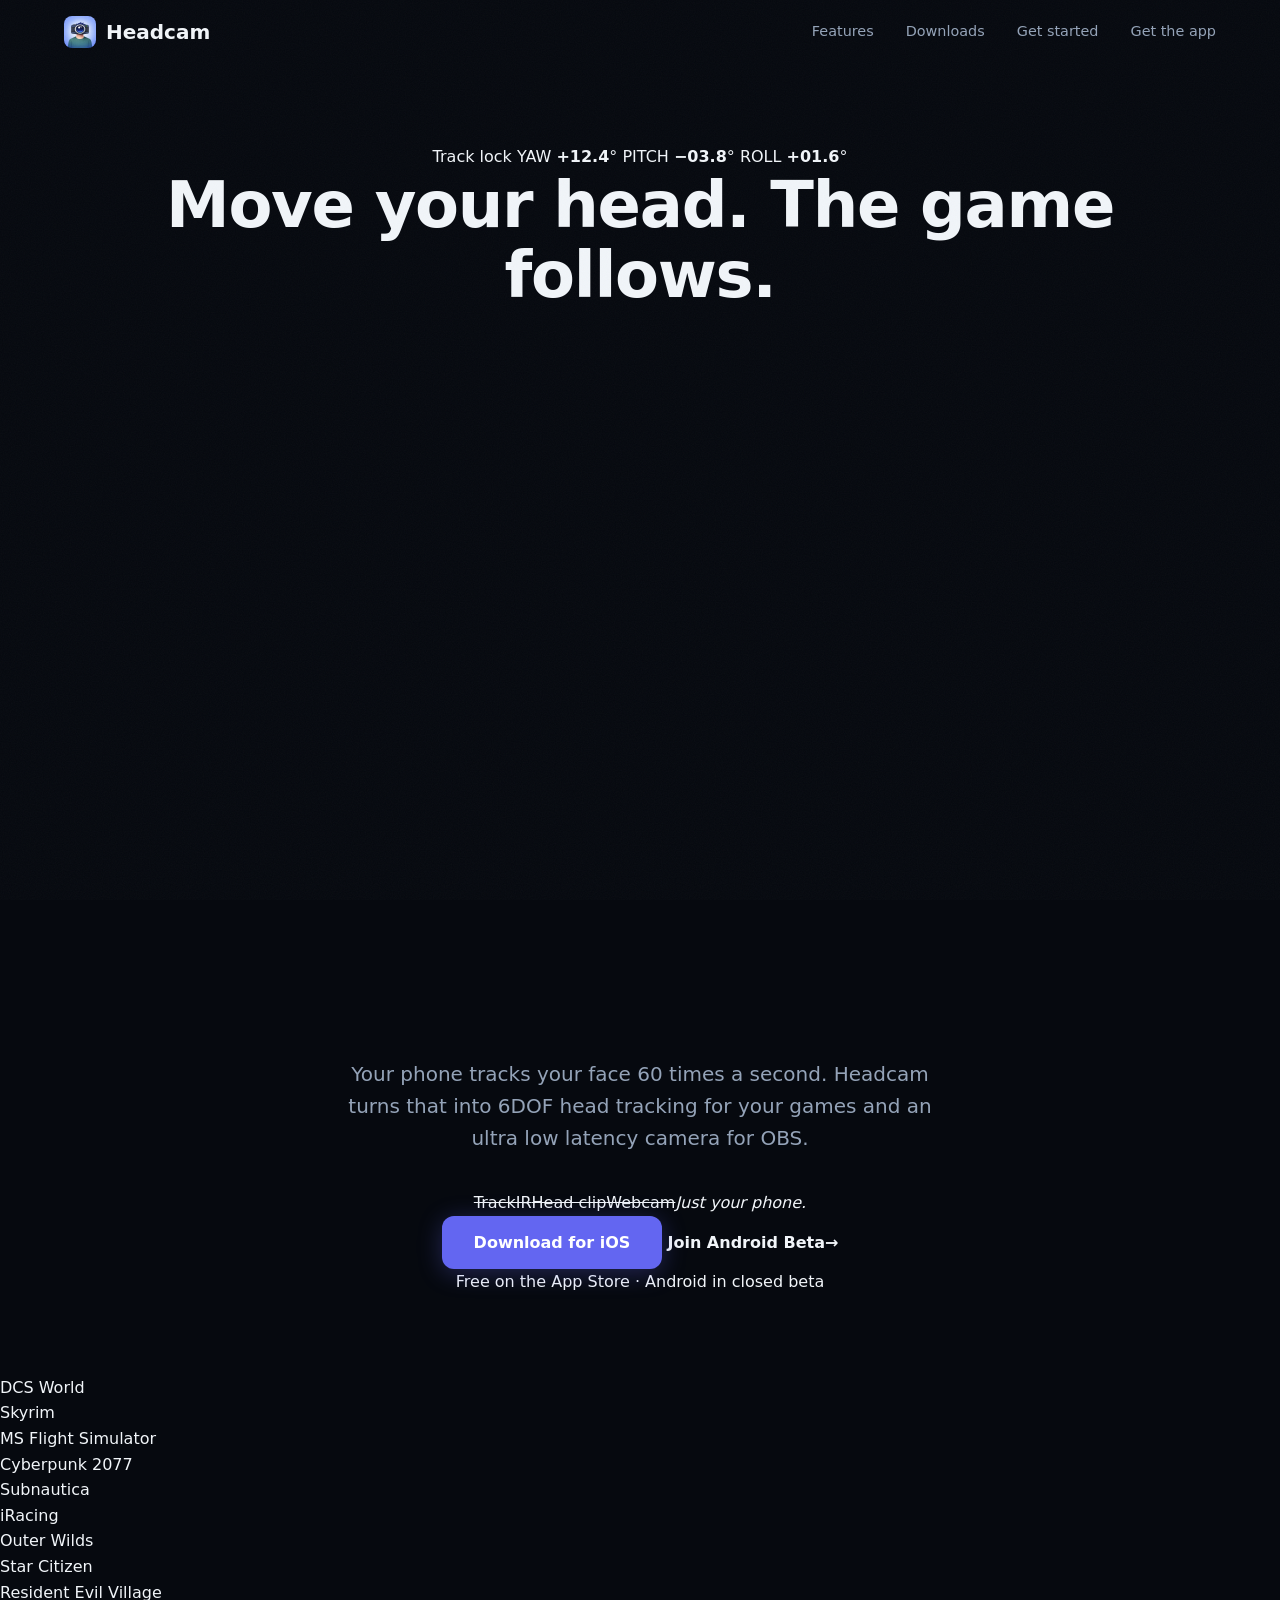
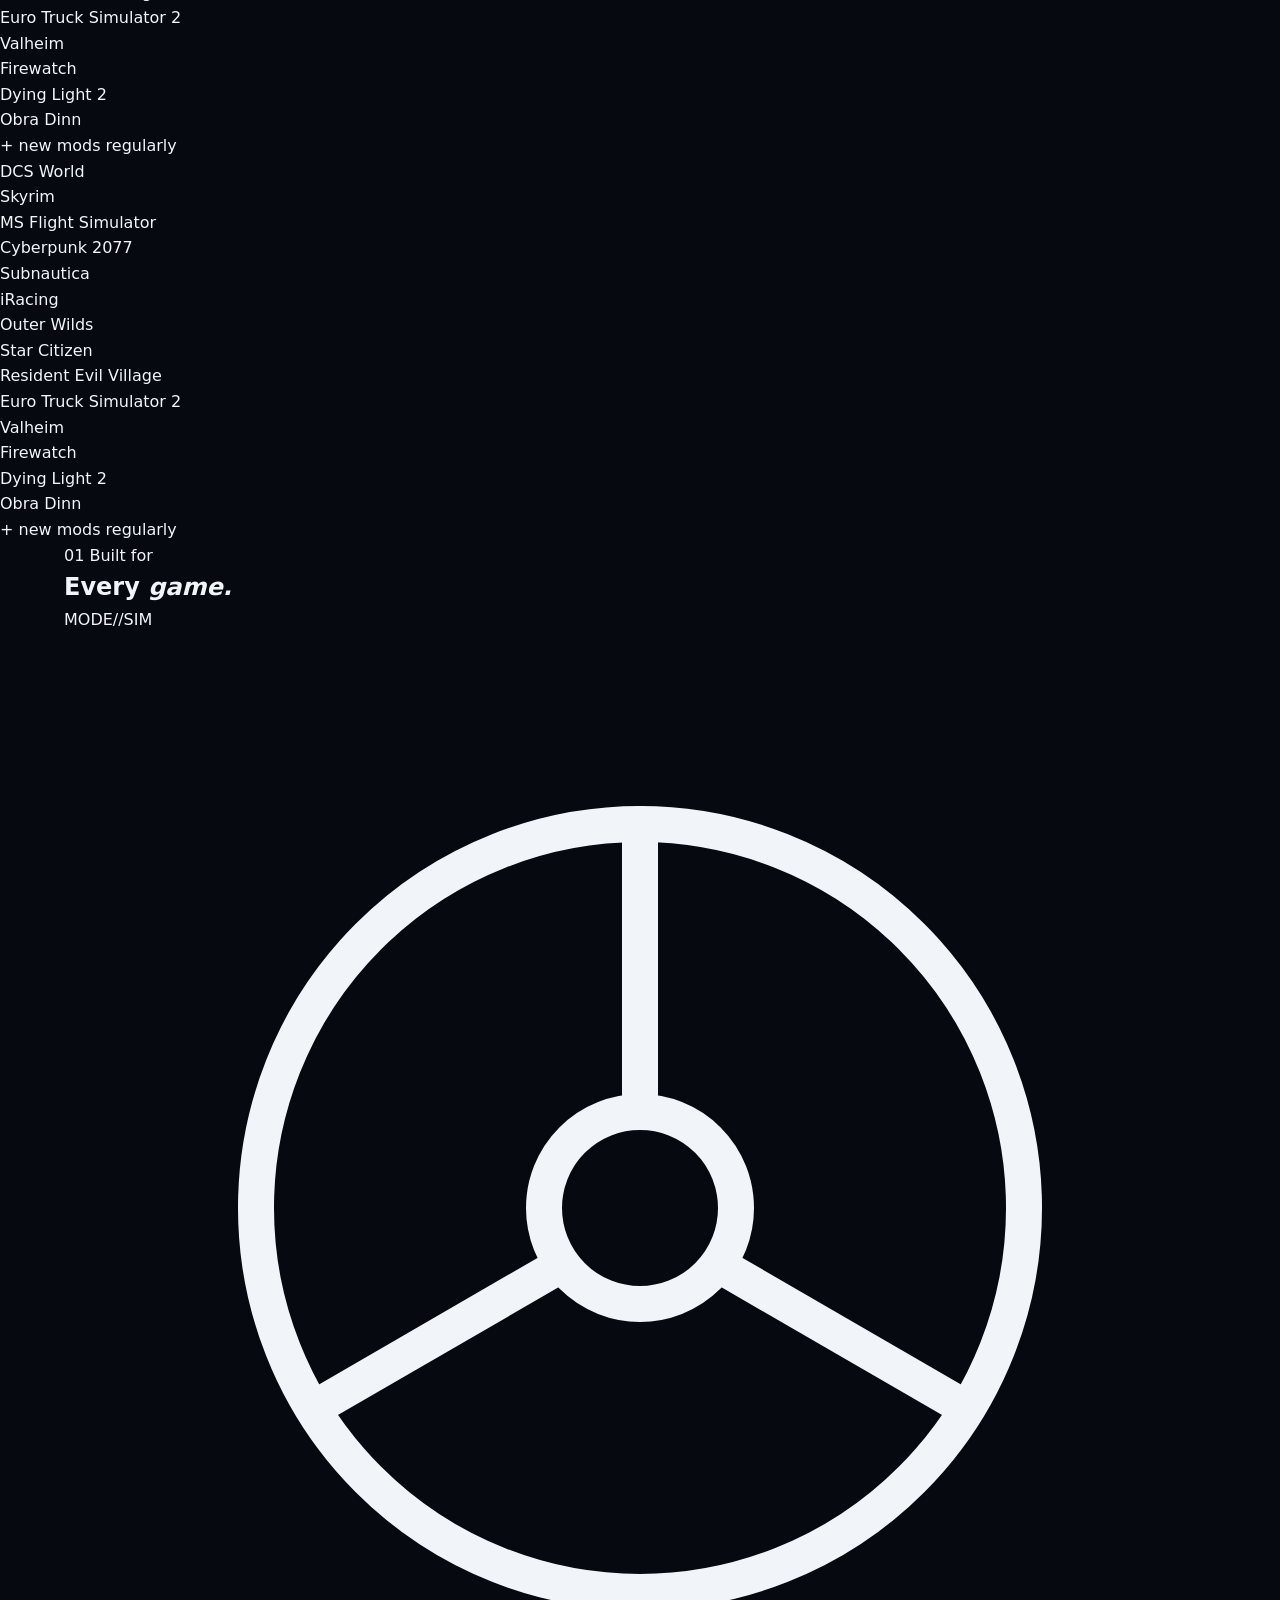
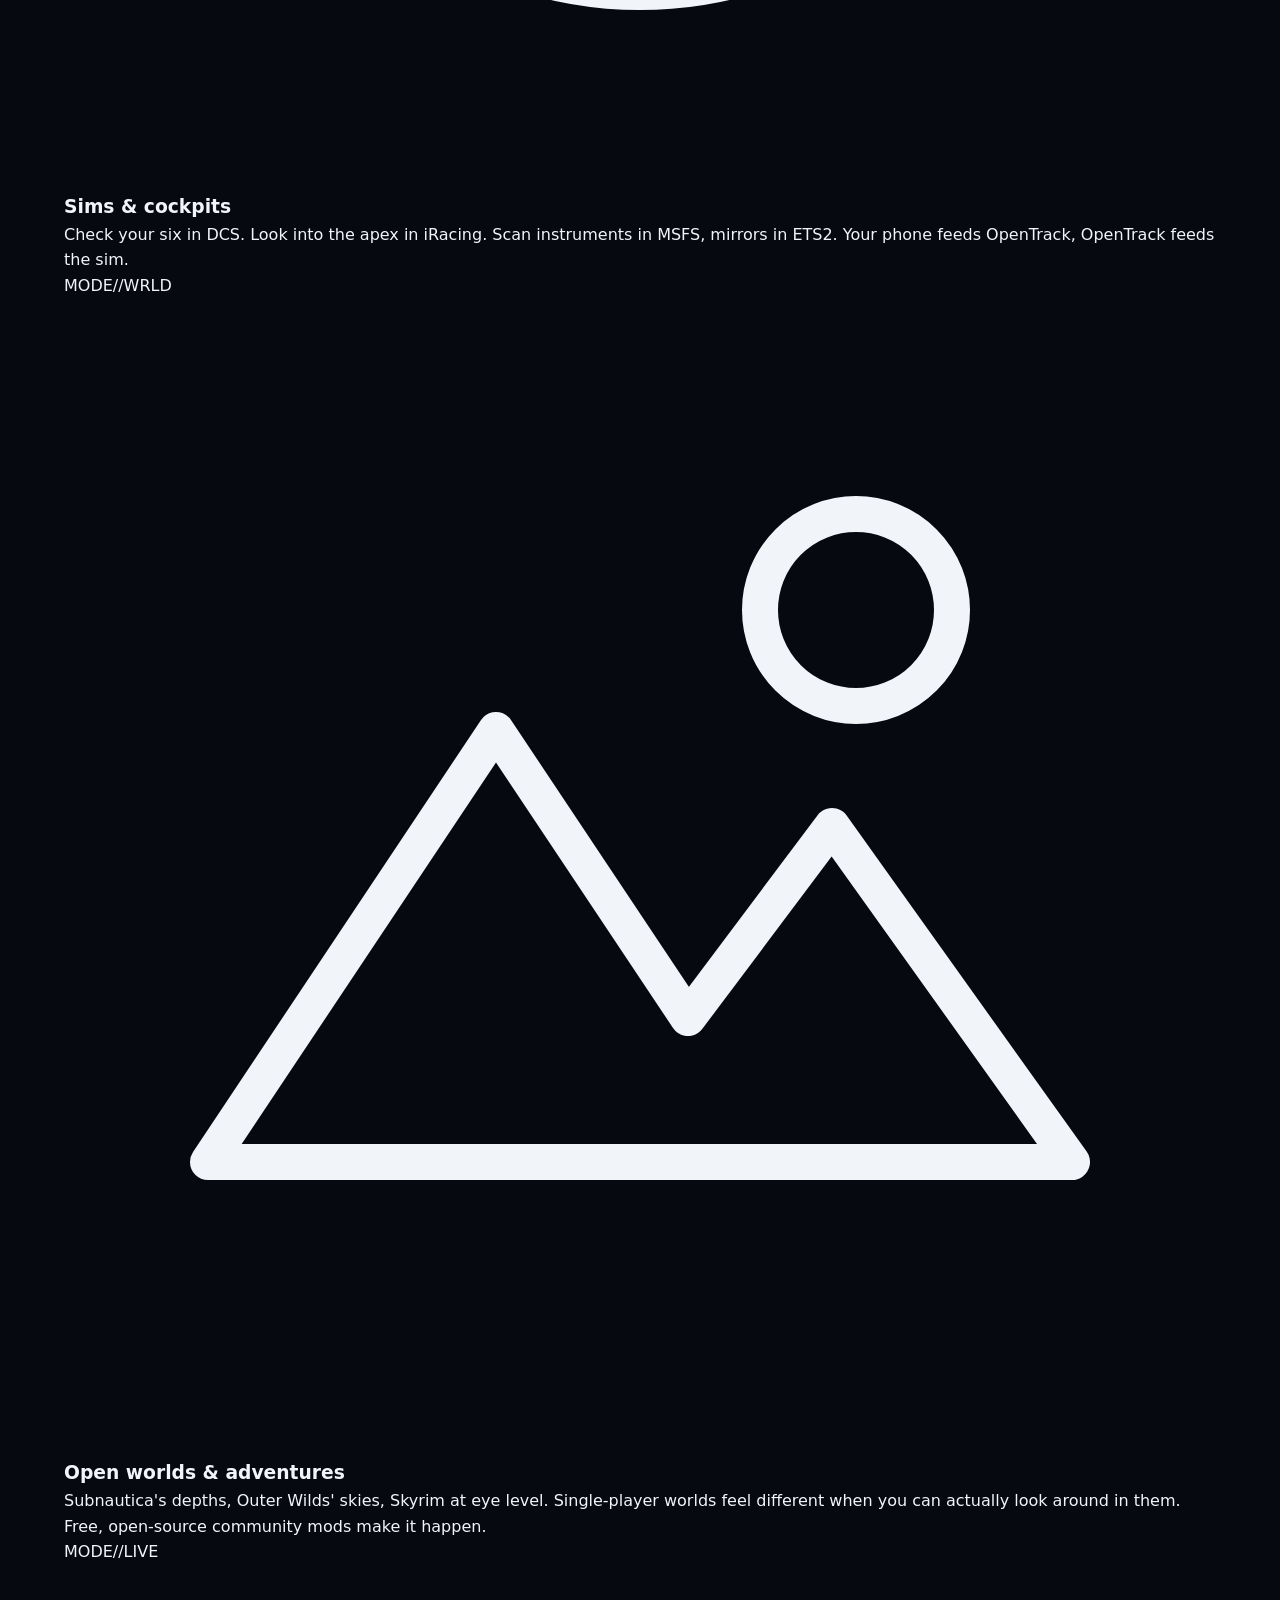
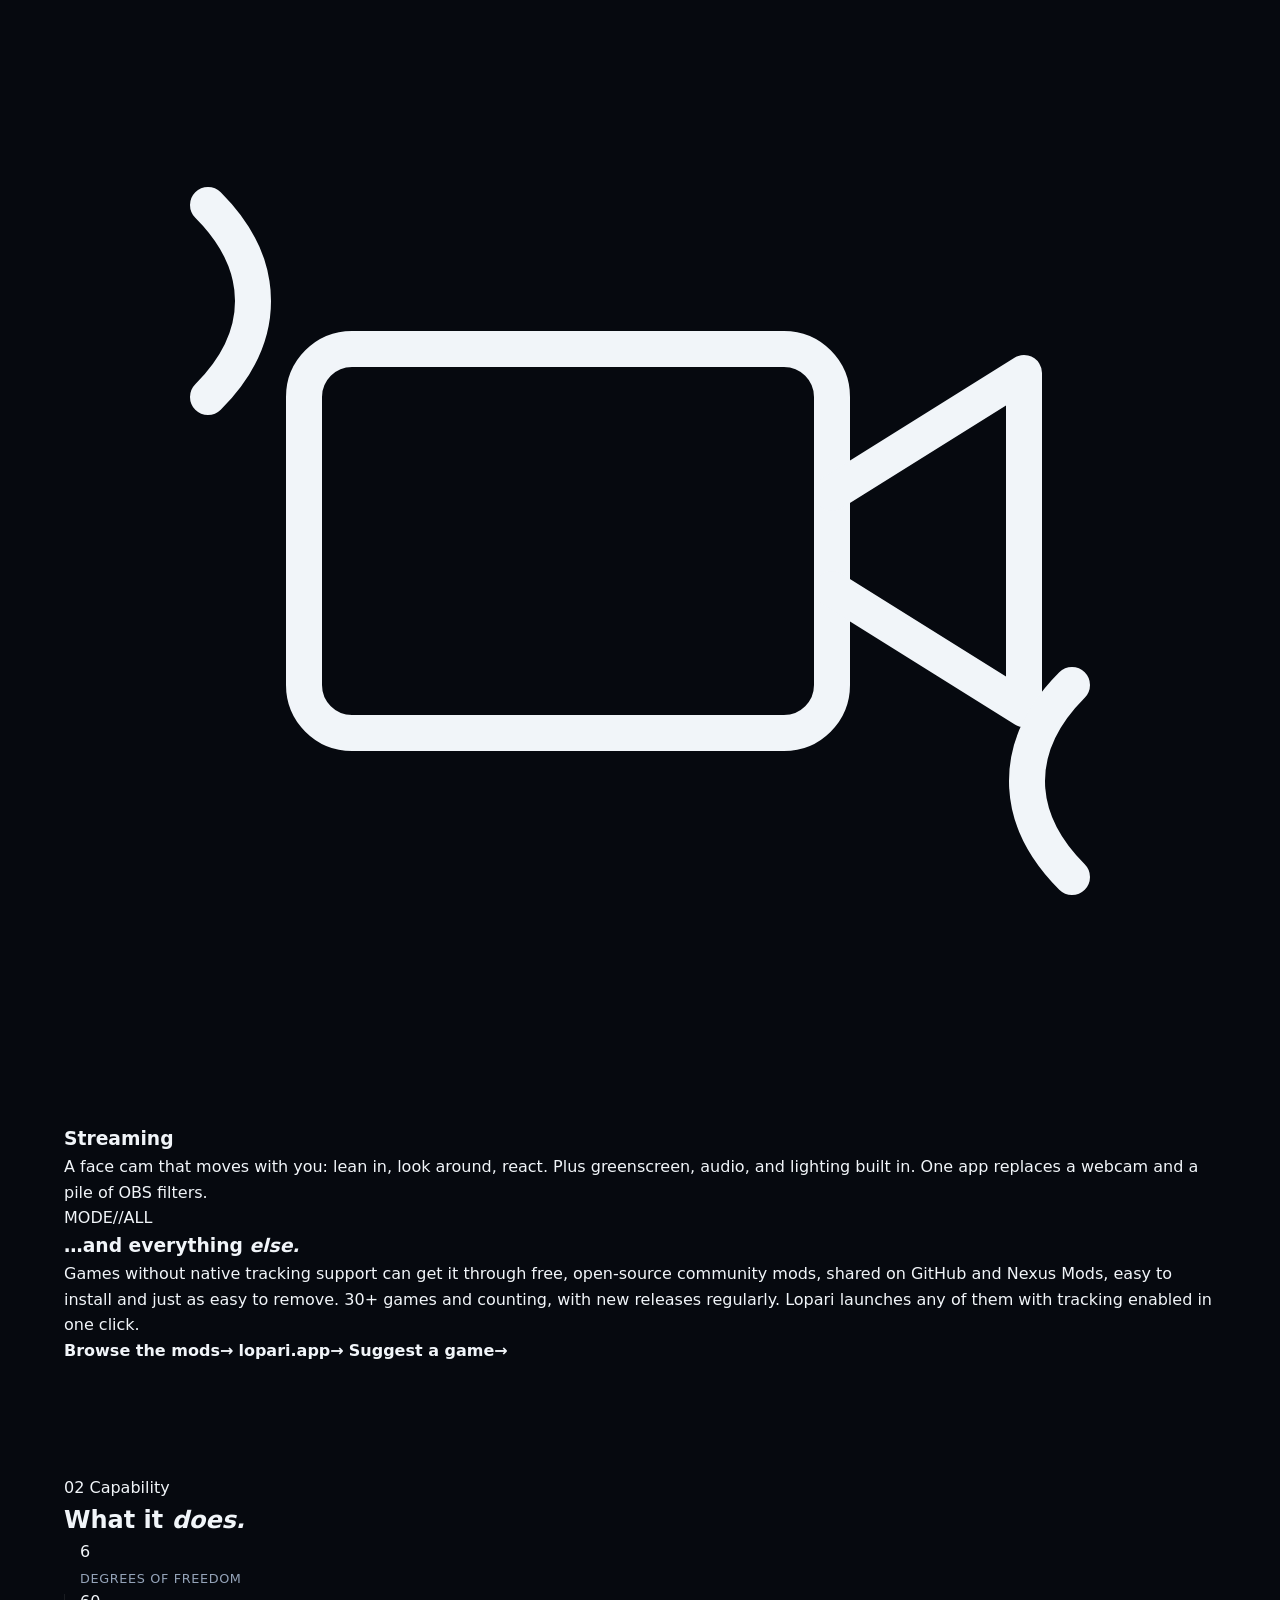
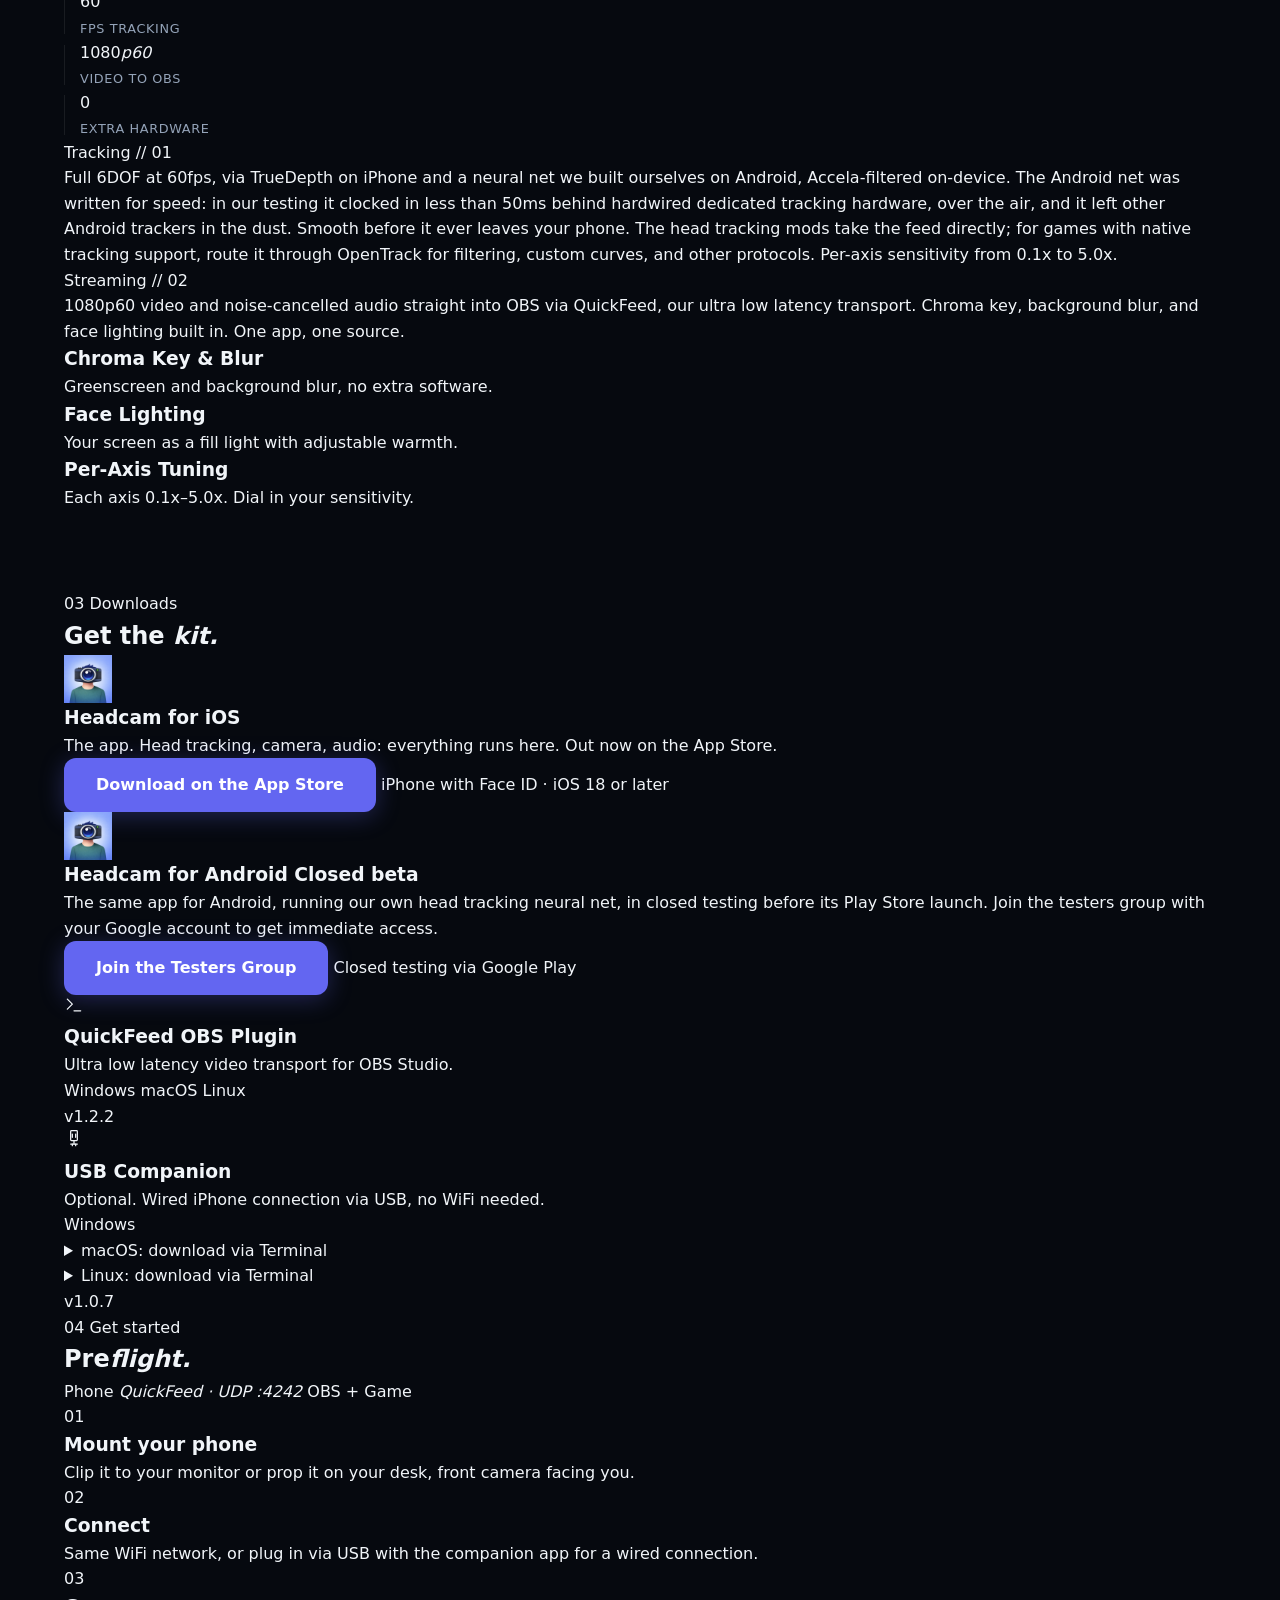
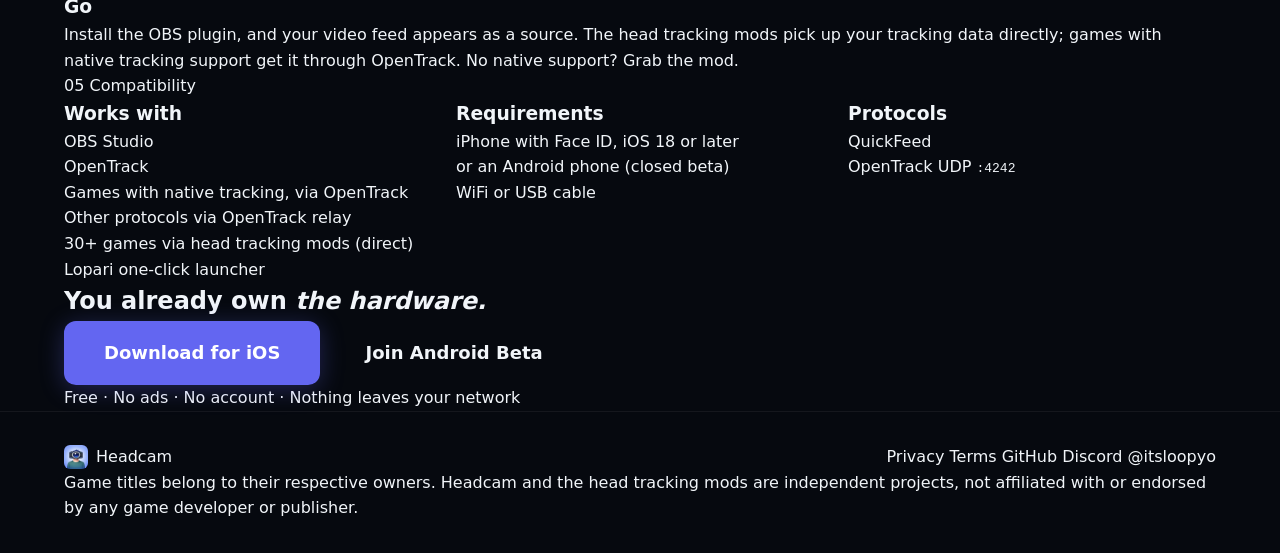
==== commit dd773a0e: "Update the QuickFeed OBS plugin downloads to v1.2.2" ====
--- a/index.html
+++ b/index.html
@@ -249,12 +249,12 @@
           </div>
           <p class="download-card-desc">Ultra low latency video transport for OBS Studio.</p>
           <div class="download-card-bottom">
-            <div class="download-platforms" data-quickfeed-version="1.2.0">
+            <div class="download-platforms" data-quickfeed-version="1.2.2">
               <a href="downloads/obs-plugin/quickfeed-windows.zip" class="platform-btn">Windows</a>
               <a href="downloads/obs-plugin/quickfeed-macos.zip" class="platform-btn">macOS</a>
               <a href="downloads/obs-plugin/quickfeed-linux.zip" class="platform-btn">Linux</a>
             </div>
-            <p class="download-ver">v1.2.0</p>
+            <p class="download-ver">v1.2.2</p>
           </div>
         </div>
 
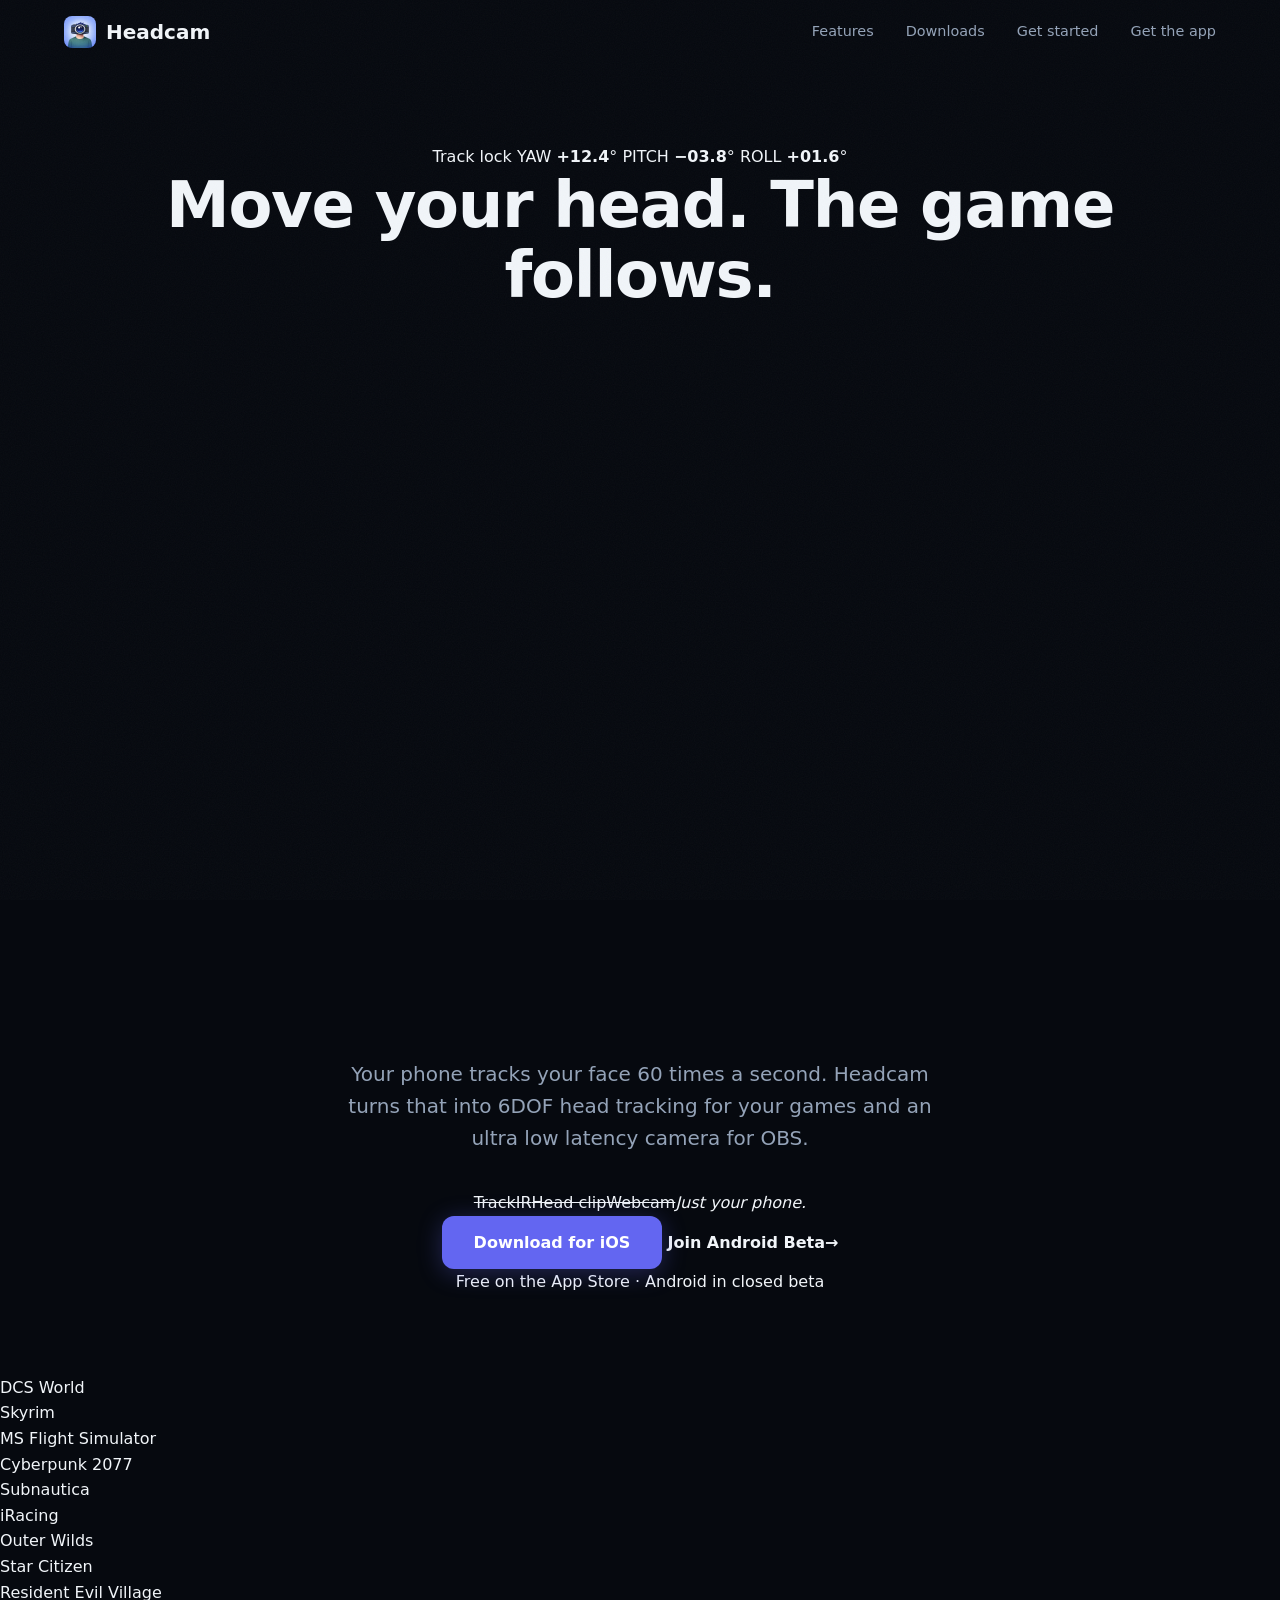
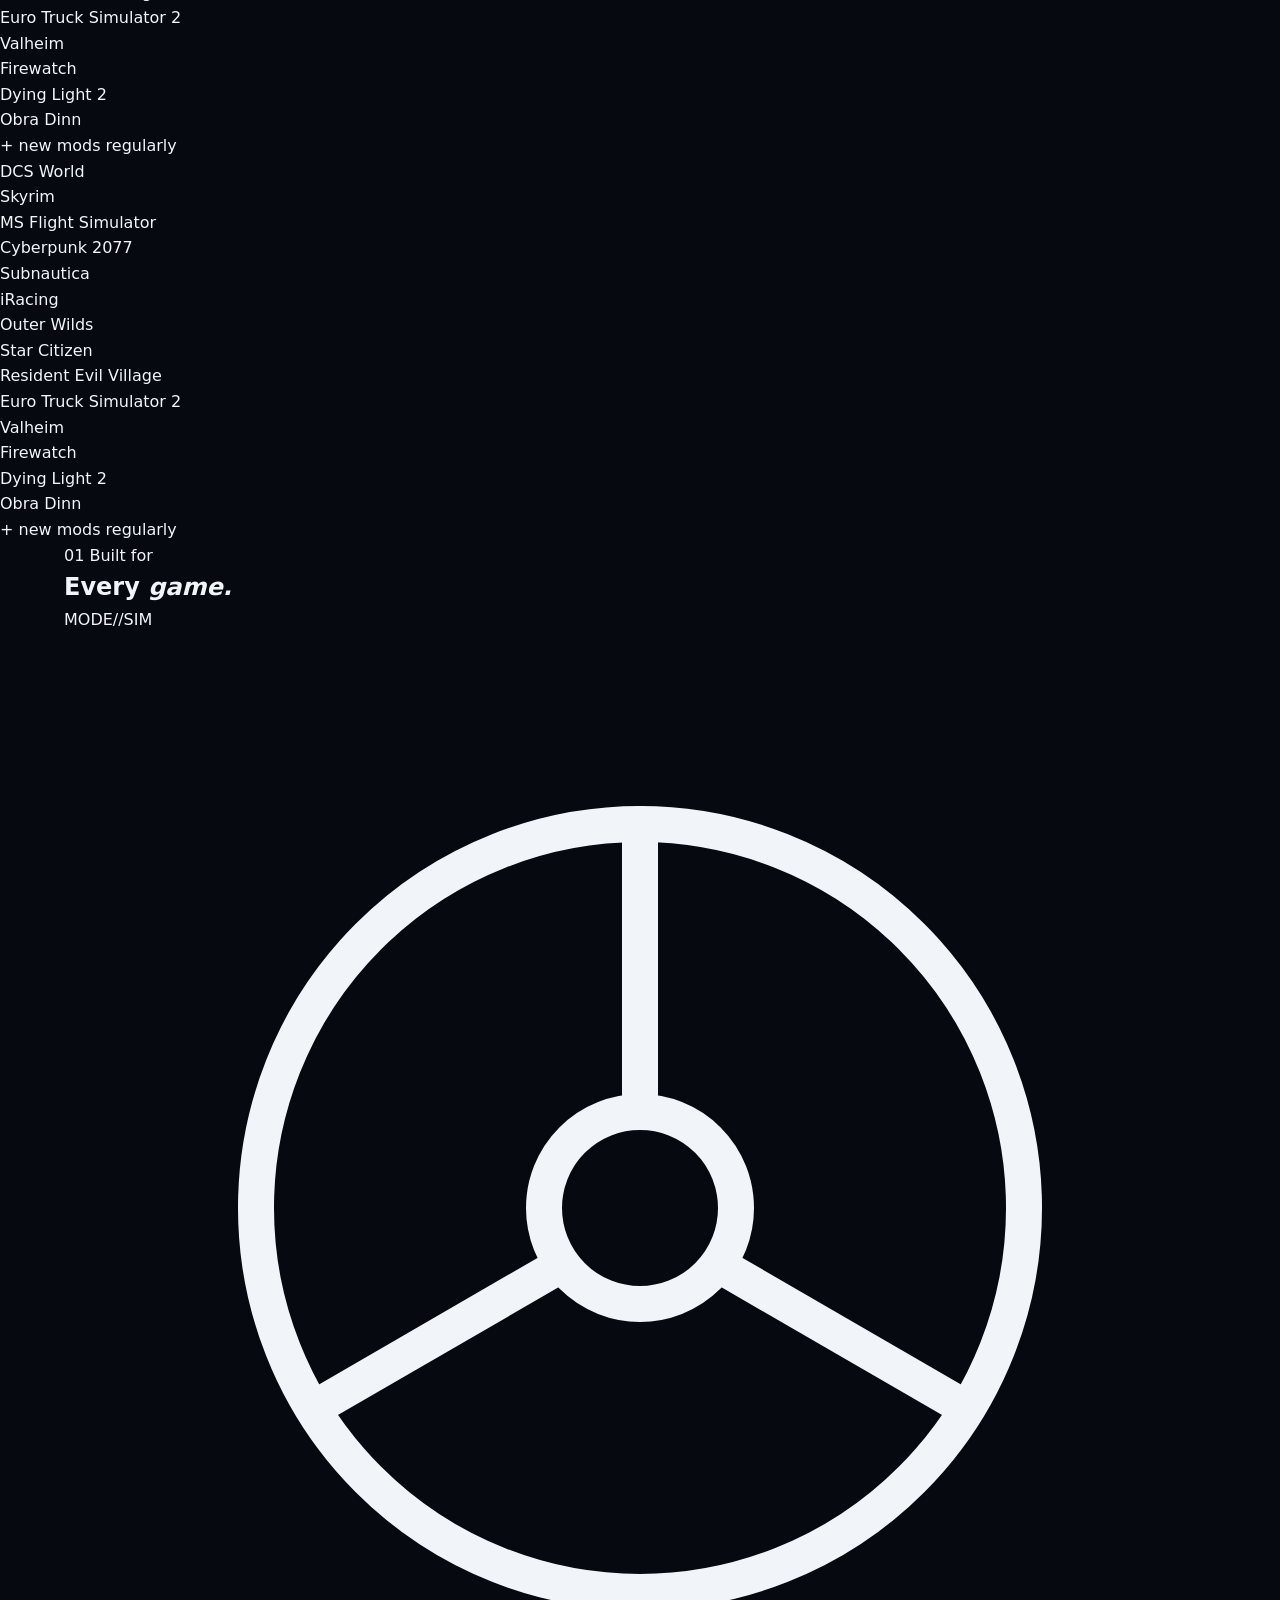
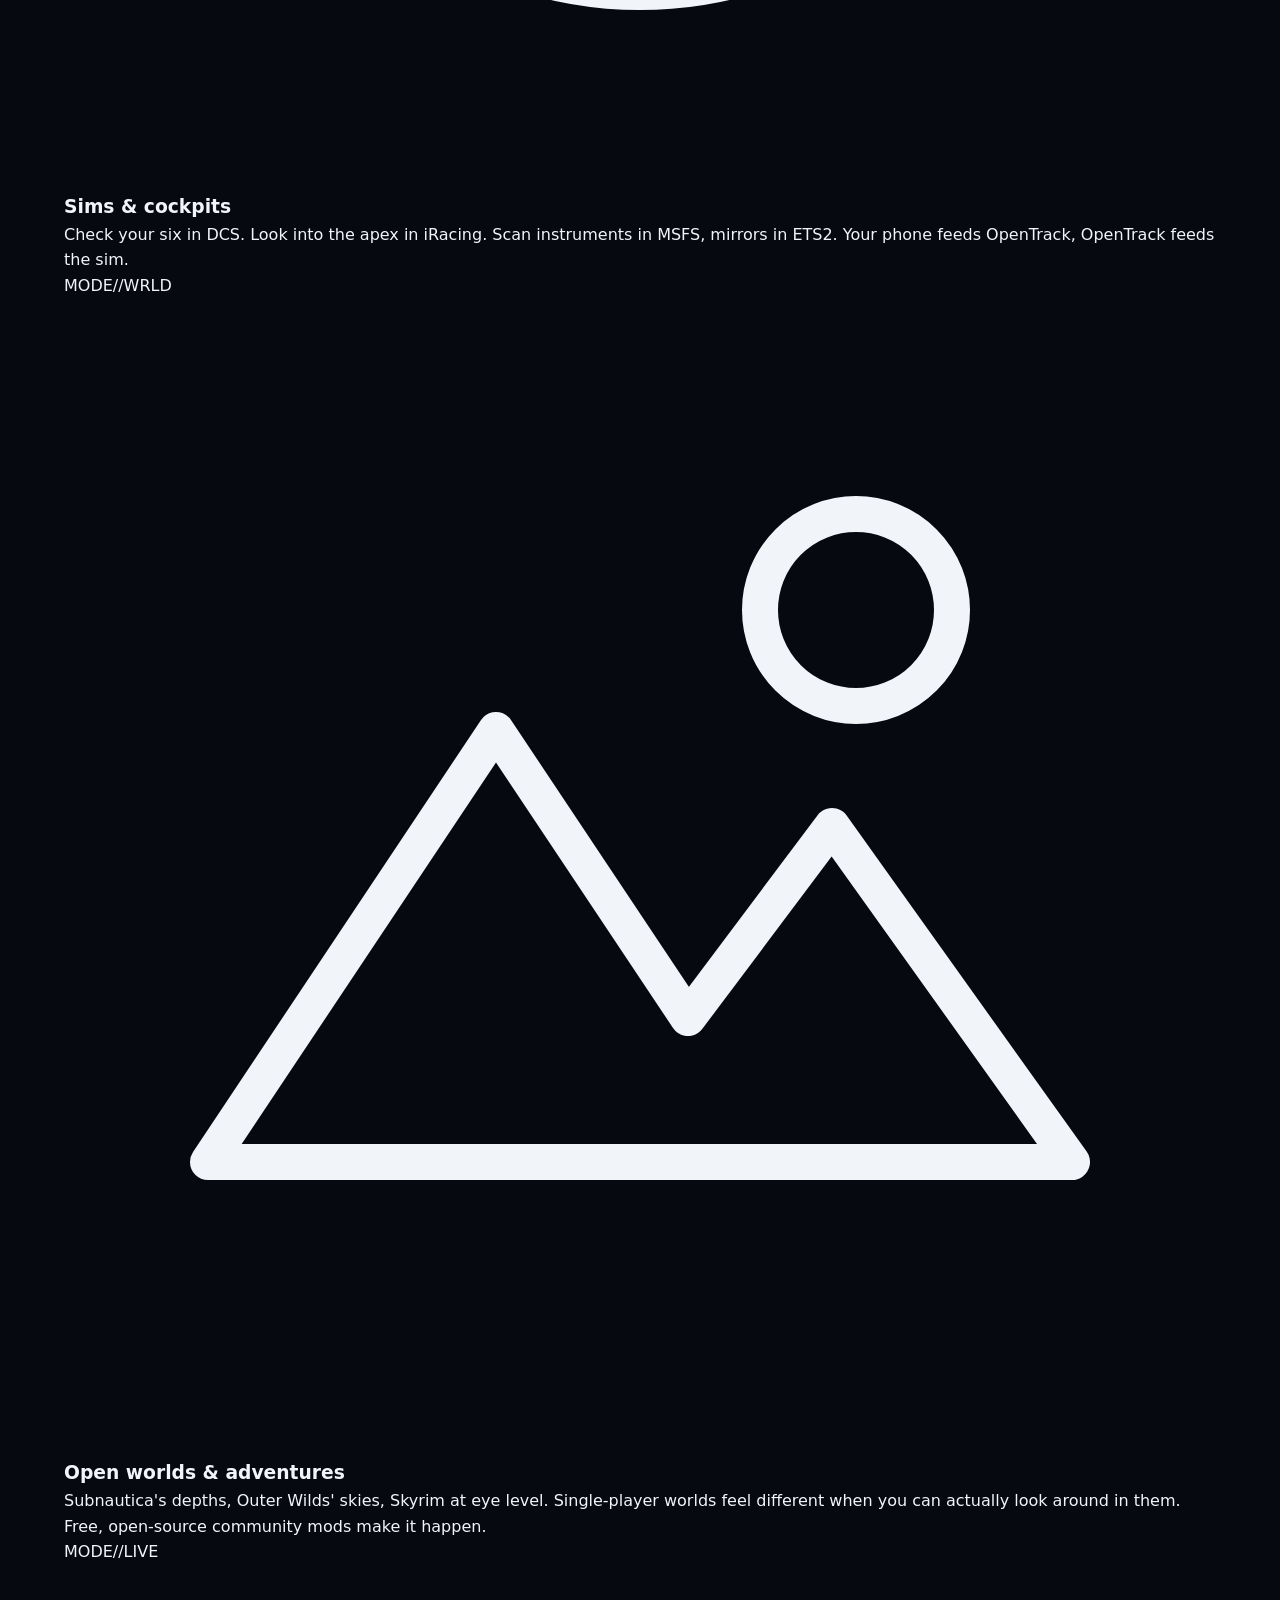
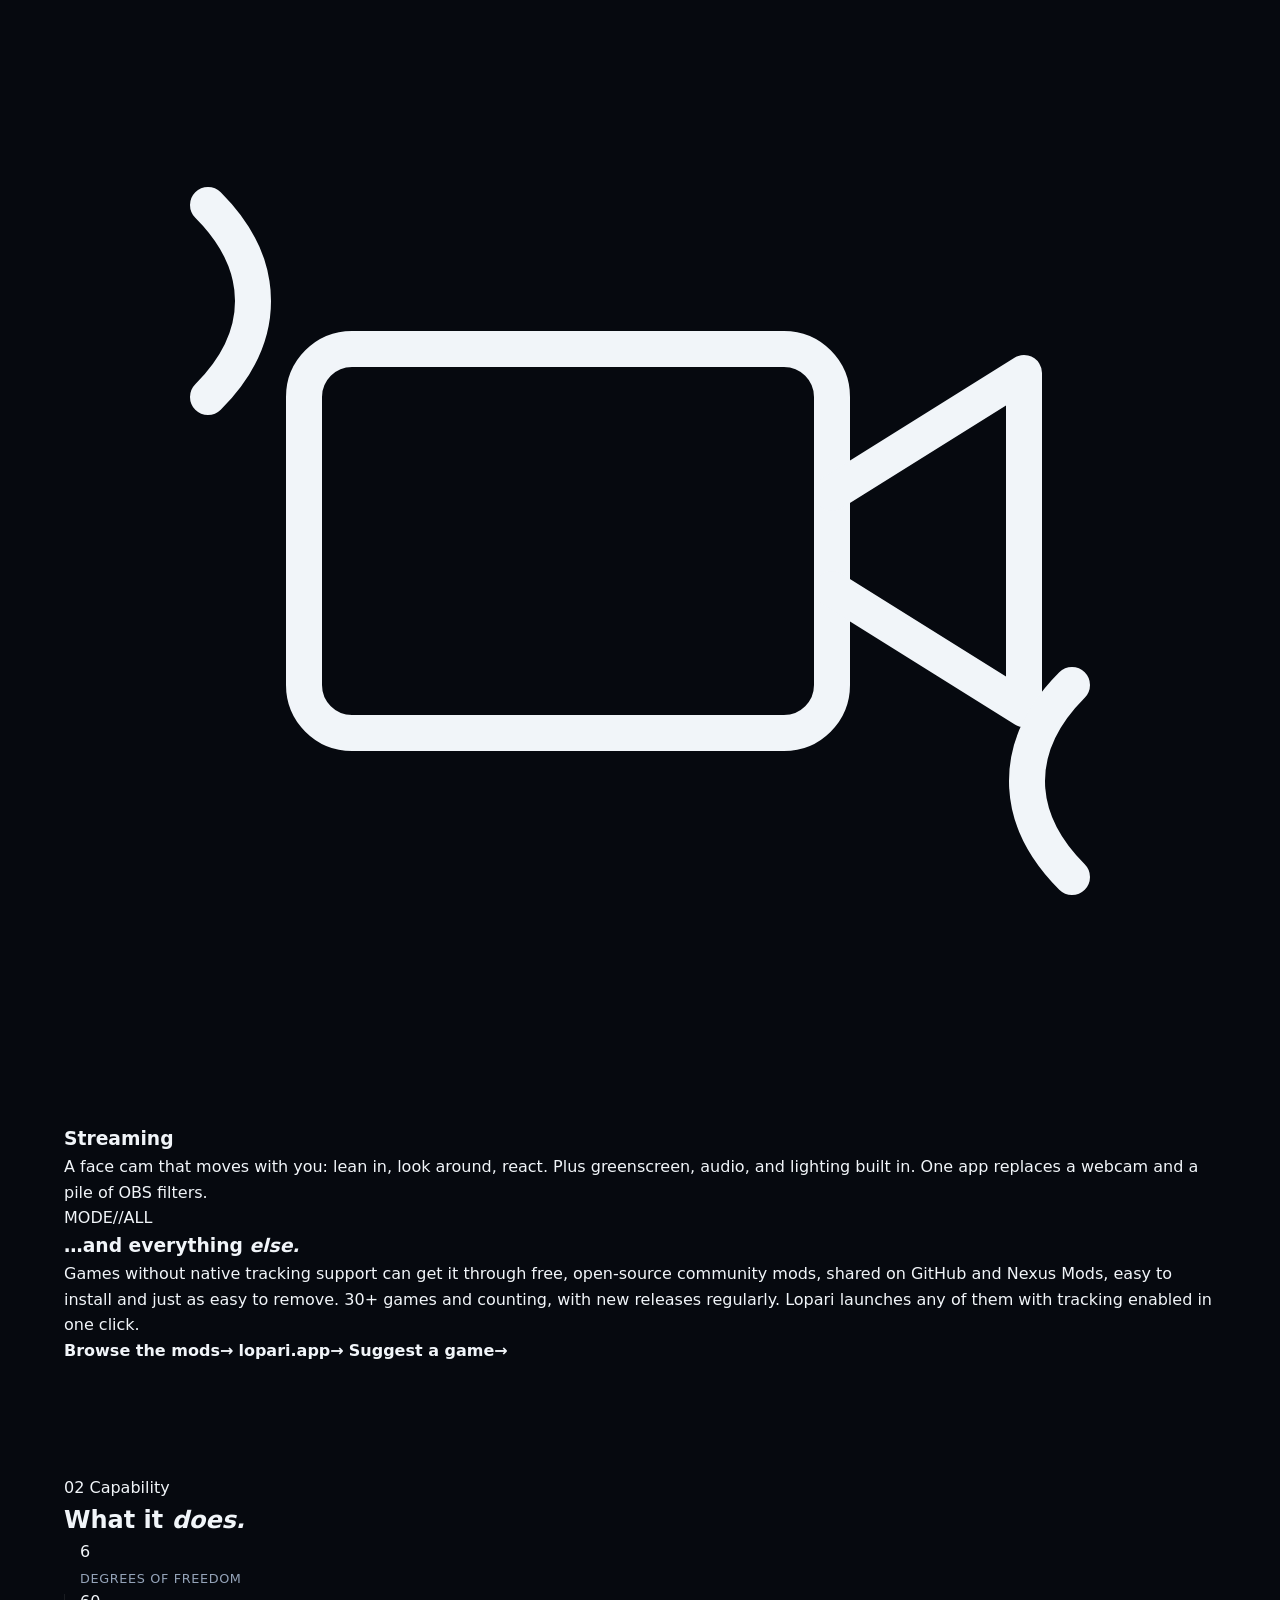
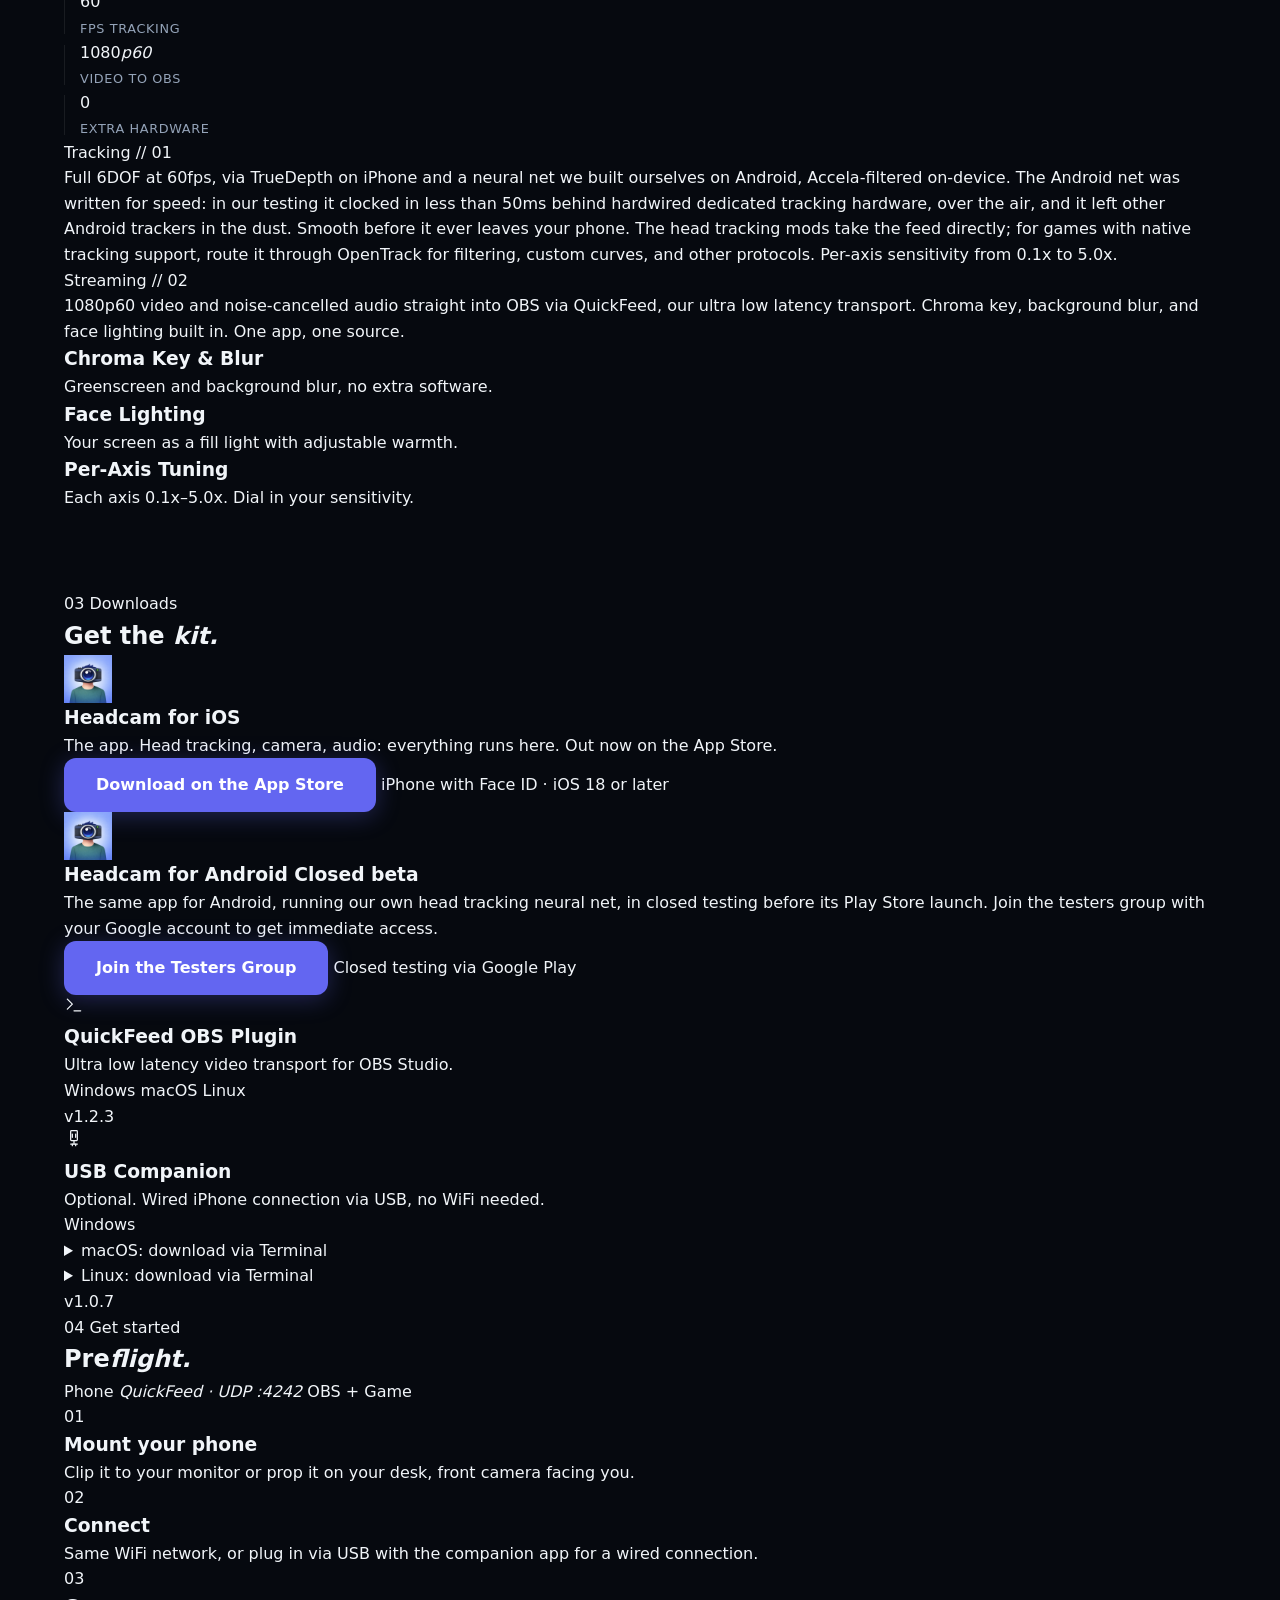
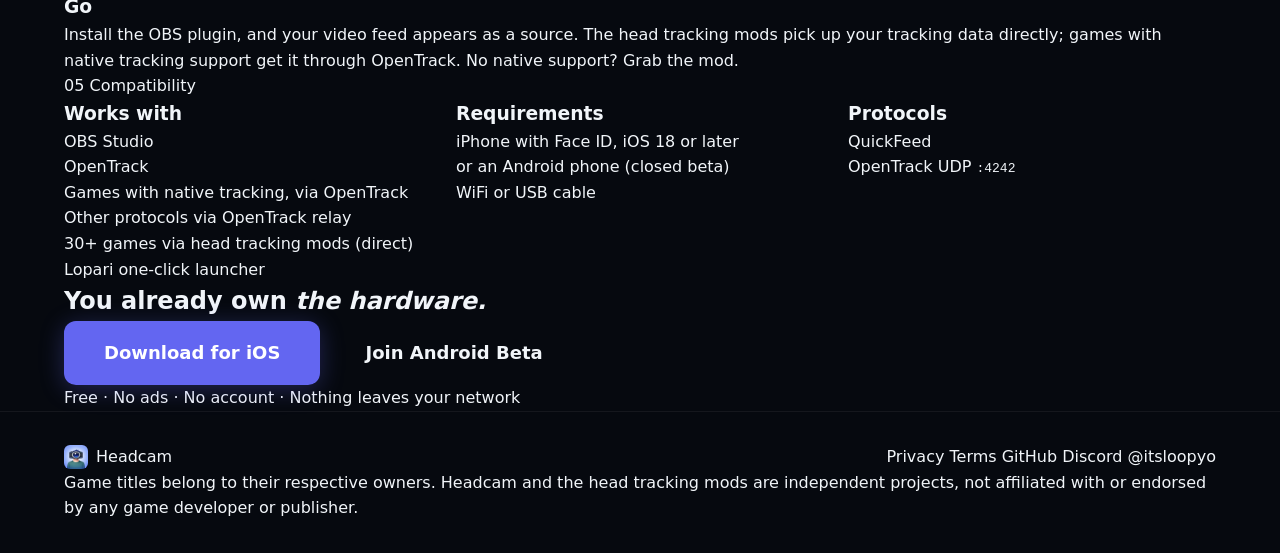
==== commit 8b205022: "Update the QuickFeed OBS plugin downloads to v1.2.3" ====
--- a/index.html
+++ b/index.html
@@ -249,12 +249,12 @@
           </div>
           <p class="download-card-desc">Ultra low latency video transport for OBS Studio.</p>
           <div class="download-card-bottom">
-            <div class="download-platforms" data-quickfeed-version="1.2.2">
+            <div class="download-platforms" data-quickfeed-version="1.2.3">
               <a href="downloads/obs-plugin/quickfeed-windows.zip" class="platform-btn">Windows</a>
               <a href="downloads/obs-plugin/quickfeed-macos.zip" class="platform-btn">macOS</a>
               <a href="downloads/obs-plugin/quickfeed-linux.zip" class="platform-btn">Linux</a>
             </div>
-            <p class="download-ver">v1.2.2</p>
+            <p class="download-ver">v1.2.3</p>
           </div>
         </div>
 
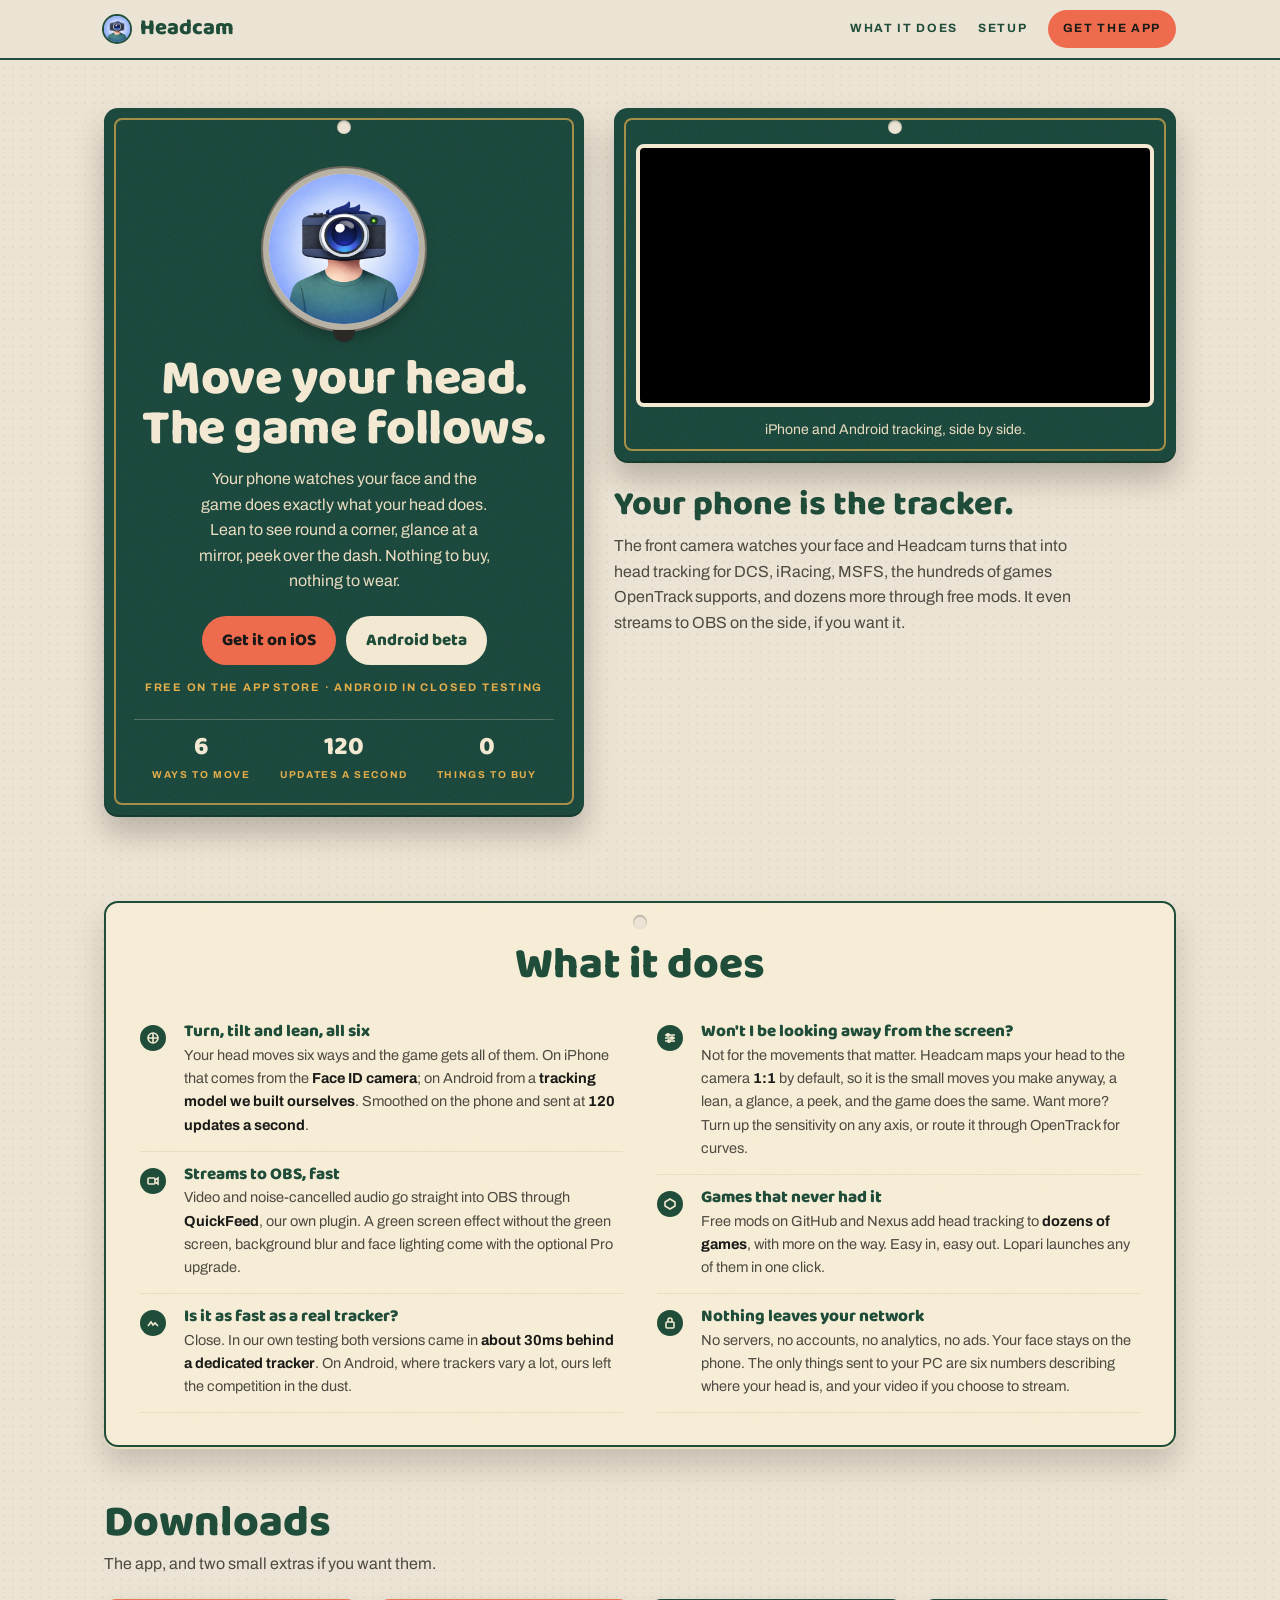
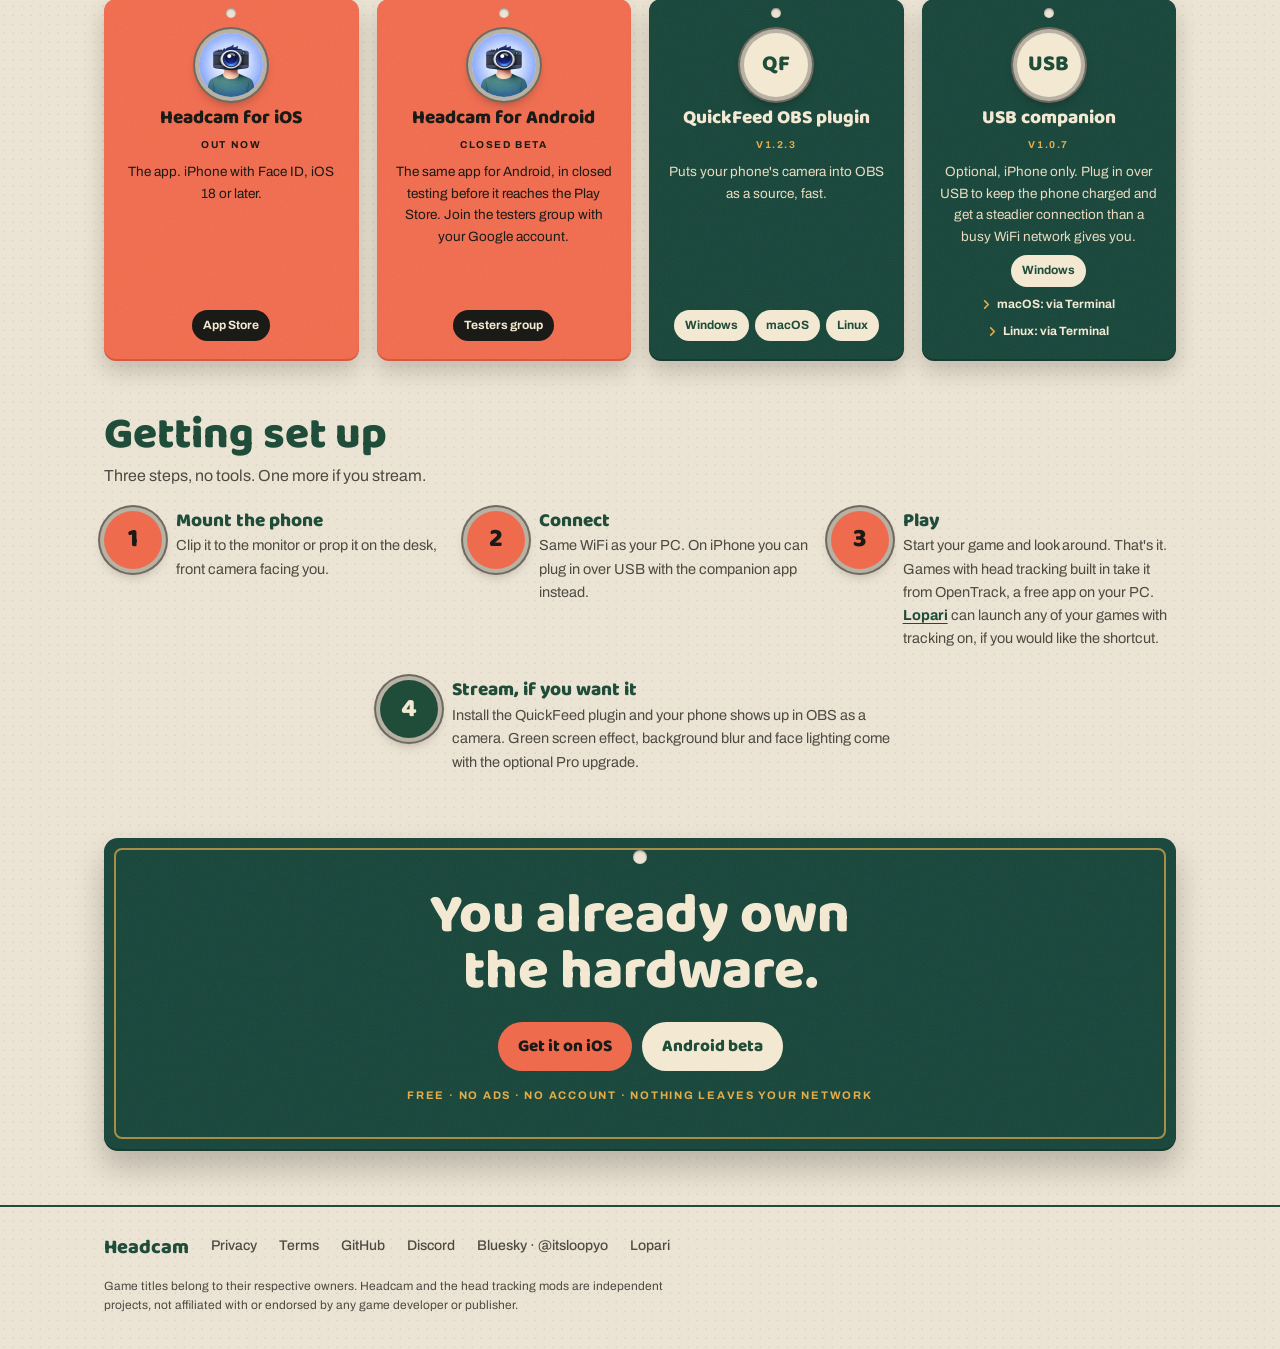
==== commit a6432489: "Redesign the site as the pin card theme with self-hosted fonts Replace the night cockpit HUD layout " ====
--- a/index.html
+++ b/index.html
@@ -4,27 +4,25 @@
   <meta charset="UTF-8">
   <meta name="viewport" content="width=device-width, initial-scale=1.0">
   <title>Headcam - iPhone &amp; Android head tracking for games and streaming</title>
-  <meta name="description" content="Move your head, the game follows. Headcam turns your phone into a 6DOF head tracker for games and an ultra low latency camera for OBS. Free on the App Store, Android beta open.">
-  <meta name="theme-color" content="#07080c">
+  <meta name="description" content="Move your head, the game follows. Headcam turns your iPhone or Android into a head tracker for games, with fast streaming to OBS on the side. Free on the App Store, Android in closed testing.">
+  <meta name="theme-color" content="#1f4d3a">
   <meta property="og:type" content="website">
   <meta property="og:site_name" content="Headcam">
   <meta property="og:url" content="https://headcam.app/">
   <meta property="og:title" content="Headcam - iPhone &amp; Android head tracking for games and streaming">
-  <meta property="og:description" content="Move your head, the game follows. Headcam turns your phone into a 6DOF head tracker for games and an ultra low latency camera for OBS. Free on the App Store, Android beta open.">
+  <meta property="og:description" content="Move your head, the game follows. Headcam turns your iPhone or Android into a head tracker for games, with fast streaming to OBS on the side. Free on the App Store, Android in closed testing.">
   <meta property="og:image" content="https://headcam.app/assets/images/app-icon.png">
   <meta name="twitter:card" content="summary">
   <meta name="twitter:title" content="Headcam - iPhone &amp; Android head tracking for games and streaming">
-  <meta name="twitter:description" content="Move your head, the game follows. Headcam turns your phone into a 6DOF head tracker for games and an ultra low latency camera for OBS. Free on the App Store, Android beta open.">
+  <meta name="twitter:description" content="Move your head, the game follows. Headcam turns your iPhone or Android into a head tracker for games, with fast streaming to OBS on the side. Free on the App Store, Android in closed testing.">
   <meta name="twitter:image" content="https://headcam.app/assets/images/app-icon.png">
   <link rel="icon" type="image/x-icon" href="favicon.ico">
   <link rel="icon" type="image/png" sizes="32x32" href="assets/images/favicon-32x32.png">
   <link rel="icon" type="image/png" sizes="16x16" href="assets/images/favicon-16x16.png">
   <link rel="apple-touch-icon" sizes="180x180" href="assets/images/apple-touch-icon.png">
-  <link rel="preconnect" href="https://fonts.googleapis.com">
-  <link rel="preconnect" href="https://fonts.gstatic.com" crossorigin>
-  <link href="https://fonts.googleapis.com/css2?family=Anton&family=Chakra+Petch:wght@400;500;600;700&family=IBM+Plex+Mono:wght@400;500&display=swap" rel="stylesheet">
-  <link rel="stylesheet" href="css/style.css?v=2">
-  <script>document.documentElement.classList.add('js');</script>
+  <link rel="preload" href="fonts/baloo2-latin-var.woff2" as="font" type="font/woff2" crossorigin>
+  <link rel="preload" href="fonts/archivo-latin-var.woff2" as="font" type="font/woff2" crossorigin>
+  <link rel="stylesheet" href="css/style.css?v=3">
   <script type="application/ld+json">
   {
     "@context": "https://schema.org",
@@ -32,7 +30,7 @@
     "name": "Headcam",
     "operatingSystem": "iOS, Android",
     "applicationCategory": "UtilitiesApplication",
-    "description": "Headcam turns your phone into a 6DOF head tracker for games and an ultra low latency camera for OBS.",
+    "description": "Headcam turns your phone into a head tracker for games, with fast streaming to OBS.",
     "url": "https://headcam.app/",
     "installUrl": "https://apps.apple.com/us/app/headcam/id6759300260",
     "offers": { "@type": "Offer", "price": "0", "priceCurrency": "USD" }
@@ -41,370 +39,194 @@
 </head>
 <body>
 
-  <!-- Nav -->
-  <nav class="nav" id="nav">
-    <div class="nav-inner">
-      <a href="#" class="nav-brand">
-        <img src="assets/images/app-icon.png" alt="Headcam" class="nav-icon" width="32" height="32">
-        <span class="nav-wordmark">Headcam</span>
-      </a>
-      <button class="nav-toggle" id="nav-toggle" aria-label="Toggle navigation" aria-expanded="false">
-        <span></span><span></span>
-      </button>
-      <div class="nav-links" id="nav-links">
-        <a href="#features">Features</a>
-        <a href="#downloads">Downloads</a>
-        <a href="#setup">Get started</a>
-        <a href="#downloads" class="nav-cta">Get the app</a>
-      </div>
-    </div>
-  </nav>
-
-  <!-- Hero -->
-  <header class="hero" id="hero">
-    <div class="hero-bg" aria-hidden="true"></div>
-    <div class="container hero-grid">
-      <div class="hero-copy">
-        <div class="hud-chips" aria-hidden="true">
-          <span class="chip chip--live"><i class="chip-dot"></i>Track&nbsp;lock</span>
-          <span class="chip chip--mono">YAW <b>+12.4</b>°</span>
-          <span class="chip chip--mono">PITCH <b>&minus;03.8</b>°</span>
-          <span class="chip chip--mono">ROLL <b>+01.6</b>°</span>
-        </div>
-        <h1 class="hero-headline">
-          <span class="hl-line">Move your head.</span>
-          <span class="hl-line hl-line--accent">The game follows.</span>
-        </h1>
-      </div>
-      <div class="hero-visual" id="hero-visual" aria-hidden="true">
-        <video class="hero-app-shot" src="img/hero-compare.mp4" poster="img/hero-compare-poster.jpg" width="1280" height="720" autoplay muted loop playsinline></video>
-      </div>
-      <div class="hero-copy">
-        <p class="hero-sub">Your phone tracks your face 60 times a second. Headcam turns that into 6DOF head tracking for your games and an ultra low latency camera for OBS.</p>
-        <p class="hero-pitch"><s>TrackIR</s><s>Head clip</s><s>Webcam</s><em>Just your phone.</em></p>
-        <div class="hero-actions">
-          <a href="https://apps.apple.com/us/app/headcam/id6759300260" class="btn btn-primary">Download for iOS</a>
-          <a href="https://groups.google.com/g/headcam-testers" class="btn btn-ghost">Join Android Beta <span class="arrow">&rarr;</span></a>
-        </div>
-        <p class="hero-meta">Free on the App Store &middot; Android in closed beta</p>
-      </div>
-    </div>
-  </header>
-
-  <!-- Games marquee -->
-  <div class="marquee" aria-label="Works with DCS World, Skyrim, Microsoft Flight Simulator, Cyberpunk 2077, Subnautica, iRacing, Outer Wilds, Star Citizen, Resident Evil Village, Euro Truck Simulator 2, Valheim, Firewatch, Dying Light 2, Return of the Obra Dinn, games with native tracking support via OpenTrack, and 30+ games via mods">
-    <div class="marquee-track" aria-hidden="true">
-      <ul class="marquee-list">
-        <li>DCS World</li><li>Skyrim</li><li>MS Flight Simulator</li><li>Cyberpunk 2077</li><li>Subnautica</li><li>iRacing</li><li>Outer Wilds</li><li>Star Citizen</li><li>Resident Evil Village</li><li>Euro Truck Simulator 2</li><li>Valheim</li><li>Firewatch</li><li>Dying Light 2</li><li>Obra Dinn</li><li class="mq-accent">+ new mods regularly</li>
-      </ul>
-      <ul class="marquee-list">
-        <li>DCS World</li><li>Skyrim</li><li>MS Flight Simulator</li><li>Cyberpunk 2077</li><li>Subnautica</li><li>iRacing</li><li>Outer Wilds</li><li>Star Citizen</li><li>Resident Evil Village</li><li>Euro Truck Simulator 2</li><li>Valheim</li><li>Firewatch</li><li>Dying Light 2</li><li>Obra Dinn</li><li class="mq-accent">+ new mods regularly</li>
-      </ul>
-    </div>
+<a class="skip-link" href="#main">Skip to content</a>
+
+<header class="strip">
+  <div class="strip-row">
+    <a href="#" class="brand"><img src="assets/images/app-icon.png" alt="" width="26" height="26">Headcam</a>
+    <nav aria-label="Primary">
+      <a href="#does">What it does</a>
+      <a href="#setup">Setup</a>
+      <a href="#set" class="collect">Get the app</a>
+    </nav>
   </div>
-
-  <!-- Use Cases -->
-  <section class="usecases">
-    <div class="container">
-      <div class="section-head reveal">
-        <span class="sec-index">01</span>
-        <span class="sec-label">Built for</span>
-        <span class="sec-line"></span>
-      </div>
-      <h2 class="sec-display reveal">Every <em>game.</em></h2>
-      <div class="usecases-grid">
-        <div class="usecase panel reveal">
-          <span class="panel-mode">MODE//SIM</span>
-          <svg class="usecase-icon" viewBox="0 0 48 48" fill="none" stroke="currentColor" stroke-width="1.5" stroke-linecap="round" stroke-linejoin="round" aria-hidden="true">
-            <circle cx="24" cy="24" r="16"/>
-            <circle cx="24" cy="24" r="4"/>
-            <path d="M24 8v12M11 32l9.5-5.5M37 32l-9.5-5.5"/>
-          </svg>
-          <h3>Sims &amp; cockpits</h3>
-          <p>Check your six in DCS. Look into the apex in iRacing. Scan instruments in MSFS, mirrors in ETS2. Your phone feeds OpenTrack, OpenTrack feeds the sim.</p>
-        </div>
-        <div class="usecase panel reveal">
-          <span class="panel-mode">MODE//WRLD</span>
-          <svg class="usecase-icon" viewBox="0 0 48 48" fill="none" stroke="currentColor" stroke-width="1.5" stroke-linecap="round" stroke-linejoin="round" aria-hidden="true">
-            <path d="M6 36l12-18 8 12 6-8 10 14H6z"/>
-            <circle cx="33" cy="13" r="4"/>
-          </svg>
-          <h3>Open worlds &amp; adventures</h3>
-          <p>Subnautica's depths, Outer Wilds' skies, Skyrim at eye level. Single-player worlds feel different when you can actually look around in them. Free, open-source community mods make it happen.</p>
-        </div>
-        <div class="usecase panel reveal">
-          <span class="panel-mode">MODE//LIVE</span>
-          <svg class="usecase-icon" viewBox="0 0 48 48" fill="none" stroke="currentColor" stroke-width="1.5" stroke-linecap="round" stroke-linejoin="round" aria-hidden="true">
-            <rect x="10" y="16" width="22" height="16" rx="2"/>
-            <path d="M32 22l8-5v14l-8-5"/>
-            <path d="M6 10c2.5 2.5 2.5 5.5 0 8M42 38c-2.5-2.5-2.5-5.5 0-8"/>
-          </svg>
-          <h3>Streaming</h3>
-          <p>A face cam that moves with you: lean in, look around, react. Plus greenscreen, audio, and lighting built in. One app replaces a webcam and a pile of OBS filters.</p>
-        </div>
-        <div class="usecase usecase--wide panel reveal">
-          <span class="panel-mode">MODE//ALL</span>
-          <div class="usecase-wide-grid">
-            <div>
-              <h3 class="usecase-wide-title">&hellip;and everything <em>else.</em></h3>
-              <p>Games without native tracking support can get it through free, open-source community mods, shared on GitHub and Nexus Mods, easy to install and just as easy to remove. 30+ games and counting, with new releases regularly. <a href="https://lopari.app" target="_blank" rel="noopener noreferrer">Lopari</a> launches any of them with tracking enabled in one click.</p>
-            </div>
-            <div class="usecase-wide-actions">
-              <a href="https://github.com/itsloopyo" target="_blank" rel="noopener noreferrer" class="btn btn-ghost btn-sm">Browse the mods <span class="arrow">&rarr;</span></a>
-              <a href="https://lopari.app" target="_blank" rel="noopener noreferrer" class="btn btn-ghost btn-sm">lopari.app <span class="arrow">&rarr;</span></a>
-              <a href="https://discord.com/invite/dxyZdyFNT9" target="_blank" rel="noopener noreferrer" class="btn btn-ghost btn-sm">Suggest a game <span class="arrow">&rarr;</span></a>
-            </div>
-          </div>
-        </div>
-      </div>
-    </div>
-  </section>
-
-  <!-- Features -->
-  <section class="features" id="features">
-    <div class="container">
-      <div class="section-head reveal">
-        <span class="sec-index">02</span>
-        <span class="sec-label">Capability</span>
-        <span class="sec-line"></span>
-      </div>
-      <h2 class="sec-display reveal">What it <em>does.</em></h2>
-
-      <div class="stat-band reveal">
-        <div class="stat"><span class="stat-num">6</span><span class="stat-label">Degrees of freedom</span></div>
-        <div class="stat"><span class="stat-num">60</span><span class="stat-label">FPS tracking</span></div>
-        <div class="stat"><span class="stat-num">1080<i>p60</i></span><span class="stat-label">Video to OBS</span></div>
-        <div class="stat"><span class="stat-num">0</span><span class="stat-label">Extra hardware</span></div>
-      </div>
-
-      <div class="primary-features">
-        <div class="primary-feature panel reveal">
-          <span class="primary-feature-label">Tracking&nbsp;//&nbsp;01</span>
-          <p class="primary-feature-desc">Full 6DOF at 60fps, via TrueDepth on iPhone and a neural net we built ourselves on Android, Accela-filtered on-device. The Android net was written for speed: in our testing it clocked in less than 50ms behind hardwired dedicated tracking hardware, over the air, and it left other Android trackers in the dust. Smooth before it ever leaves your phone. The head tracking mods take the feed directly; for games with native tracking support, route it through OpenTrack for filtering, custom curves, and other protocols. Per-axis sensitivity from 0.1x to 5.0x.</p>
-        </div>
-        <div class="primary-feature panel reveal">
-          <span class="primary-feature-label">Streaming&nbsp;//&nbsp;02</span>
-          <p class="primary-feature-desc">1080p60 video and noise-cancelled audio straight into OBS via QuickFeed, our ultra low latency transport. Chroma key, background blur, and face lighting built in. One app, one source.</p>
-        </div>
-      </div>
-
-      <div class="secondary-features reveal">
-        <div class="secondary-feature">
-          <h3>Chroma Key &amp; Blur</h3>
-          <p>Greenscreen and background blur, no extra software.</p>
-        </div>
-        <div class="secondary-feature">
-          <h3>Face Lighting</h3>
-          <p>Your screen as a fill light with adjustable warmth.</p>
-        </div>
-        <div class="secondary-feature">
-          <h3>Per-Axis Tuning</h3>
-          <p>Each axis 0.1x&#8211;5.0x. Dial in your sensitivity.</p>
-        </div>
-      </div>
-    </div>
-  </section>
-
-  <!-- Downloads -->
-  <section class="downloads" id="downloads">
-    <div class="container">
-      <div class="section-head reveal">
-        <span class="sec-index">03</span>
-        <span class="sec-label">Downloads</span>
-        <span class="sec-line"></span>
-      </div>
-      <h2 class="sec-display reveal">Get the <em>kit.</em></h2>
-      <div class="download-grid">
-
-        <div class="download-card download-card--hero panel reveal">
-          <div class="download-card-top">
-            <img src="assets/images/app-icon.png" alt="Headcam" class="download-app-icon" width="48" height="48">
-            <h3>Headcam for iOS</h3>
-          </div>
-          <p class="download-card-desc">The app. Head tracking, camera, audio: everything runs here. Out now on the App Store.</p>
-          <div class="download-card-bottom">
-            <a href="https://apps.apple.com/us/app/headcam/id6759300260" class="btn btn-primary">Download on the App Store</a>
-            <span class="download-req">iPhone with Face ID &middot; iOS 18 or later</span>
-          </div>
-        </div>
-
-        <div class="download-card download-card--hero panel reveal">
-          <div class="download-card-top">
-            <img src="assets/images/app-icon.png" alt="Headcam" class="download-app-icon" width="48" height="48">
-            <h3>Headcam for Android <span class="badge">Closed beta</span></h3>
-          </div>
-          <p class="download-card-desc">The same app for Android, running our own head tracking neural net, in closed testing before its Play Store launch. Join the testers group with your Google account to get immediate access.</p>
-          <div class="download-card-bottom">
-            <a href="https://groups.google.com/g/headcam-testers" class="btn btn-primary">Join the Testers Group</a>
-            <span class="download-req">Closed testing via Google Play</span>
-          </div>
-        </div>
-
-        <div class="download-card panel reveal">
-          <div class="download-card-top">
-            <div class="download-card-icon">
-              <svg width="20" height="20" viewBox="0 0 24 24" fill="none" stroke="currentColor" stroke-width="1.5" stroke-linecap="round" stroke-linejoin="round"><path d="M4 17l6-6-6-6"/><path d="M12 19h8"/></svg>
-            </div>
-            <h3>QuickFeed OBS Plugin</h3>
-          </div>
-          <p class="download-card-desc">Ultra low latency video transport for OBS Studio.</p>
-          <div class="download-card-bottom">
-            <div class="download-platforms" data-quickfeed-version="1.2.3">
-              <a href="downloads/obs-plugin/quickfeed-windows.zip" class="platform-btn">Windows</a>
-              <a href="downloads/obs-plugin/quickfeed-macos.zip" class="platform-btn">macOS</a>
-              <a href="downloads/obs-plugin/quickfeed-linux.zip" class="platform-btn">Linux</a>
-            </div>
-            <p class="download-ver">v1.2.3</p>
-          </div>
-        </div>
-
-        <div class="download-card panel reveal">
-          <div class="download-card-top">
-            <div class="download-card-icon">
-              <svg width="20" height="20" viewBox="0 0 24 24" fill="none" stroke="currentColor" stroke-width="1.5" stroke-linecap="round" stroke-linejoin="round"><rect x="8" y="2" width="8" height="12" rx="1"/><path d="M10 6v4"/><path d="M14 6v4"/><path d="M12 14v4"/><path d="M8 18h8"/><path d="M10 18v2"/><path d="M14 18v2"/></svg>
-            </div>
-            <h3>USB Companion</h3>
-          </div>
-          <p class="download-card-desc">Optional. Wired iPhone connection via USB, no WiFi needed.</p>
-          <div class="download-card-bottom">
-            <div class="download-platforms" data-headcam-usb-version="1.0.7">
-              <a href="downloads/headcam-usb/headcam-usb-windows.zip" class="platform-btn">Windows</a>
-            </div>
-            <details class="download-note">
-              <summary>macOS: download via Terminal</summary>
+</header>
+
+<main id="main">
+
+  <section class="hero">
+    <div class="wrap hero-grid">
+      <div class="pcard main">
+        <span class="rule" aria-hidden="true"></span>
+        <div class="pin"><img src="assets/images/app-icon.png" alt="Headcam app icon" width="150" height="150"></div>
+        <h1>Move your head. The game follows.</h1>
+        <p class="lead">Your phone watches your face and the game does exactly what your head does. Lean to see round a corner, glance at a mirror, peek over the dash. Nothing to buy, nothing to wear.</p>
+        <div class="btns">
+          <a class="btn" href="https://apps.apple.com/us/app/headcam/id6759300260">Get it on iOS</a>
+          <a class="btn alt" href="https://groups.google.com/g/headcam-testers">Android beta</a>
+        </div>
+        <p class="fine">Free on the App Store &middot; Android in closed testing</p>
+        <div class="specs">
+          <div><b>6</b><span>ways to move</span></div>
+          <div><b>120</b><span>updates a second</span></div>
+          <div><b>0</b><span>things to buy</span></div>
+        </div>
+      </div>
+
+      <div>
+        <figure class="pcard wild">
+          <span class="rule" aria-hidden="true"></span>
+          <video class="demo" src="img/hero-compare.mp4" poster="img/hero-compare-poster.jpg" width="1280" height="720" autoplay muted loop playsinline preload="metadata"></video>
+          <figcaption>iPhone and Android tracking, side by side.</figcaption>
+        </figure>
+        <div class="wild-copy">
+          <h2>Your phone is the tracker.</h2>
+          <p>The front camera watches your face and Headcam turns that into head tracking for DCS, iRacing, MSFS, the hundreds of games OpenTrack supports, and dozens more through free mods. It even streams to OBS on the side, if you want it.</p>
+        </div>
+      </div>
+    </div>
+  </section>
+
+  <section class="sec" id="does">
+    <div class="wrap">
+      <div class="backcard">
+        <h2>What it does</h2>
+        <div class="back-grid">
+          <div class="bl">
+            <i aria-hidden="true"><svg viewBox="0 0 14 14" fill="none" stroke="#f3e9d2" stroke-width="1.6"><circle cx="7" cy="7" r="5"/><path d="M7 2v10M2 7h10"/></svg></i>
+            <div><h3>Turn, tilt and lean, all six</h3><p>Your head moves six ways and the game gets all of them. On iPhone that comes from the <b>Face ID camera</b>; on Android from a <b>tracking model we built ourselves</b>. Smoothed on the phone and sent at <b>120 updates a second</b>.</p></div>
+          </div>
+          <div class="bl">
+            <i aria-hidden="true"><svg viewBox="0 0 14 14" fill="none" stroke="#f3e9d2" stroke-width="1.6"><rect x="2" y="4" width="7" height="6" rx="1"/><path d="M9 6l3-2v6l-3-2"/></svg></i>
+            <div><h3>Streams to OBS, fast</h3><p>Video and noise-cancelled audio go straight into OBS through <b>QuickFeed</b>, our own plugin. A green screen effect without the green screen, background blur and face lighting come with the optional Pro upgrade.</p></div>
+          </div>
+          <div class="bl">
+            <i aria-hidden="true"><svg viewBox="0 0 14 14" fill="none" stroke="#f3e9d2" stroke-width="1.6"><path d="M2 10l3-4 2 3 2-2 3 3"/></svg></i>
+            <div><h3>Is it as fast as a real tracker?</h3><p>Close. In our own testing both versions came in <b>about 30ms behind a dedicated tracker</b>. On Android, where trackers vary a lot, ours left the competition in the dust.</p></div>
+          </div>
+          <div class="bl">
+            <i aria-hidden="true"><svg viewBox="0 0 14 14" fill="none" stroke="#f3e9d2" stroke-width="1.6"><path d="M2 4h10M2 7h10M2 10h10"/><circle cx="5" cy="4" r="1.3" fill="#f3e9d2"/><circle cx="9" cy="7" r="1.3" fill="#f3e9d2"/><circle cx="6" cy="10" r="1.3" fill="#f3e9d2"/></svg></i>
+            <div><h3>Won't I be looking away from the screen?</h3><p>Not for the movements that matter. Headcam maps your head to the camera <b>1:1</b> by default, so it is the small moves you make anyway, a lean, a glance, a peek, and the game does the same. Want more? Turn up the sensitivity on any axis, or route it through OpenTrack for curves.</p></div>
+          </div>
+          <div class="bl">
+            <i aria-hidden="true"><svg viewBox="0 0 14 14" fill="none" stroke="#f3e9d2" stroke-width="1.6"><path d="M7 2l5 3v4l-5 3-5-3V5z"/></svg></i>
+            <div><h3>Games that never had it</h3><p>Free mods on <a href="https://github.com/itsloopyo" target="_blank" rel="noopener noreferrer">GitHub</a> and Nexus add head tracking to <b>dozens of games</b>, with more on the way. Easy in, easy out. <a href="https://lopari.app" target="_blank" rel="noopener noreferrer">Lopari</a> launches any of them in one click.</p></div>
+          </div>
+          <div class="bl">
+            <i aria-hidden="true"><svg viewBox="0 0 14 14" fill="none" stroke="#f3e9d2" stroke-width="1.6"><rect x="3" y="6" width="8" height="6" rx="1"/><path d="M5 6V4a2 2 0 0 1 4 0v2"/></svg></i>
+            <div><h3>Nothing leaves your network</h3><p>No servers, no accounts, no analytics, no ads. Your face stays on the phone. The only things sent to your PC are six numbers describing where your head is, and your video if you choose to stream.</p></div>
+          </div>
+        </div>
+      </div>
+    </div>
+  </section>
+
+  <section class="sec" id="set">
+    <div class="wrap">
+      <h2>Downloads</h2>
+      <p class="sub">The app, and two small extras if you want them.</p>
+      <div class="set-grid">
+
+        <div class="mini coral">
+          <div class="badge"><img src="assets/images/app-icon.png" alt="" width="64" height="64"></div>
+          <h3>Headcam for iOS</h3>
+          <span class="ver">Out now</span>
+          <p class="desc">The app. iPhone with Face ID, iOS 18 or later.</p>
+          <div class="go"><a href="https://apps.apple.com/us/app/headcam/id6759300260">App Store</a></div>
+        </div>
+
+        <div class="mini coral">
+          <div class="badge"><img src="assets/images/app-icon.png" alt="" width="64" height="64"></div>
+          <h3>Headcam for Android</h3>
+          <span class="ver">Closed beta</span>
+          <p class="desc">The same app for Android, in closed testing before it reaches the Play Store. Join the testers group with your Google account.</p>
+          <div class="go"><a href="https://groups.google.com/g/headcam-testers">Testers group</a></div>
+        </div>
+
+        <div class="mini">
+          <div class="badge">QF</div>
+          <h3>QuickFeed OBS plugin</h3>
+          <p class="ver">v1.2.3</p>
+          <p class="desc">Puts your phone's camera into OBS as a source, fast.</p>
+          <div class="go" data-quickfeed-version="1.2.3">
+            <a href="downloads/obs-plugin/quickfeed-windows.zip">Windows</a>
+            <a href="downloads/obs-plugin/quickfeed-macos.zip">macOS</a>
+            <a href="downloads/obs-plugin/quickfeed-linux.zip">Linux</a>
+          </div>
+        </div>
+
+        <div class="mini">
+          <div class="badge">USB</div>
+          <h3>USB companion</h3>
+          <p class="ver">v1.0.7</p><!-- usb-version -->
+          <p class="desc">Optional, iPhone only. Plug in over USB to keep the phone charged and get a steadier connection than a busy WiFi network gives you.</p>
+          <div class="go" data-headcam-usb-version="1.0.7">
+            <a href="downloads/headcam-usb/headcam-usb-windows.zip">Windows</a>
+          </div>
+          <details>
+            <summary>macOS: via Terminal</summary>
 <pre><code>curl -L https://headcam.app/downloads/headcam-usb/headcam-usb-macos.zip -o headcam-usb.zip
 unzip headcam-usb.zip
 chmod +x headcam-usb/headcam-usb
 ./headcam-usb/headcam-usb</code></pre>
-            </details>
-            <details class="download-note">
-              <summary>Linux: download via Terminal</summary>
+          </details>
+          <details>
+            <summary>Linux: via Terminal</summary>
 <pre><code>curl -L https://headcam.app/downloads/headcam-usb/headcam-usb-linux.zip -o headcam-usb.zip
 unzip headcam-usb.zip
 chmod +x headcam-usb/headcam-usb
 ./headcam-usb/headcam-usb</code></pre>
-            </details>
-            <p class="download-ver">v1.0.7</p><!-- usb-version -->
-          </div>
-        </div>
-
-      </div>
-    </div>
-  </section>
-
-  <!-- Setup -->
-  <section class="setup" id="setup">
-    <div class="container">
-      <div class="section-head reveal">
-        <span class="sec-index">04</span>
-        <span class="sec-label">Get started</span>
-        <span class="sec-line"></span>
-      </div>
-      <h2 class="sec-display reveal">Pre<em>flight.</em></h2>
-
-      <div class="signal-path reveal" aria-hidden="true">
-        <span class="sp-node">Phone</span>
-        <span class="sp-wire"><i class="sp-wire-label">QuickFeed &middot; UDP :4242</i></span>
-        <span class="sp-node sp-node--accent">OBS + Game</span>
-      </div>
-
-      <div class="setup-steps">
-        <div class="setup-step reveal">
-          <span class="setup-num">01</span>
-          <div class="setup-content">
-            <h3>Mount your phone</h3>
-            <p>Clip it to your monitor or prop it on your desk, front camera facing you.</p>
-          </div>
-        </div>
-        <div class="setup-step reveal">
-          <span class="setup-num">02</span>
-          <div class="setup-content">
-            <h3>Connect</h3>
-            <p>Same WiFi network, or plug in via USB with the companion app for a wired connection.</p>
-          </div>
-        </div>
-        <div class="setup-step reveal">
-          <span class="setup-num">03</span>
-          <div class="setup-content">
-            <h3>Go</h3>
-            <p>Install the OBS plugin, and your video feed appears as a source. The head tracking mods pick up your tracking data directly; games with native tracking support get it through OpenTrack. No native support? <a href="https://github.com/itsloopyo" target="_blank" rel="noopener noreferrer">Grab the mod.</a></p>
-          </div>
-        </div>
-      </div>
-    </div>
-  </section>
-
-  <!-- Compatibility -->
-  <section class="compat">
-    <div class="container">
-      <div class="section-head reveal">
-        <span class="sec-index">05</span>
-        <span class="sec-label">Compatibility</span>
-        <span class="sec-line"></span>
-      </div>
-      <div class="compat-grid">
-        <div class="compat-group reveal">
-          <h3>Works with</h3>
-          <ul>
-            <li>OBS Studio</li>
-            <li>OpenTrack</li>
-            <li>Games with native tracking, via OpenTrack</li>
-            <li>Other protocols via OpenTrack relay</li>
-            <li>30+ games via <a href="https://github.com/itsloopyo" target="_blank" rel="noopener noreferrer">head tracking mods</a> (direct)</li>
-            <li><a href="https://lopari.app" target="_blank" rel="noopener noreferrer">Lopari</a> one-click launcher</li>
-          </ul>
-        </div>
-        <div class="compat-group reveal">
-          <h3>Requirements</h3>
-          <ul>
-            <li>iPhone with Face ID, iOS 18 or later</li>
-            <li>or an Android phone (closed beta)</li>
-            <li>WiFi or USB cable</li>
-          </ul>
-        </div>
-        <div class="compat-group reveal">
-          <h3>Protocols</h3>
-          <ul>
-            <li>QuickFeed</li>
-            <li>OpenTrack UDP <code>:4242</code></li>
-          </ul>
-        </div>
-      </div>
-    </div>
-  </section>
-
-  <!-- CTA -->
-  <section class="cta">
-    <div class="container cta-inner reveal">
-      <h2 class="cta-headline">You already own <em>the hardware.</em></h2>
-      <div class="cta-actions">
-        <a href="https://apps.apple.com/us/app/headcam/id6759300260" class="btn btn-primary btn-lg">Download for iOS</a>
-        <a href="https://groups.google.com/g/headcam-testers" class="btn btn-ghost btn-lg">Join Android Beta</a>
-      </div>
-      <p class="cta-meta">Free &middot; No ads &middot; No account &middot; Nothing leaves your network</p>
-    </div>
-  </section>
-
-  <!-- Footer -->
-  <footer class="footer">
-    <div class="container footer-inner">
-      <div class="footer-brand">
-        <img src="assets/images/app-icon.png" alt="" class="footer-icon" width="24" height="24">
-        <span>Headcam</span>
-      </div>
-      <div class="footer-links">
-        <a href="privacy.html" class="footer-link">Privacy</a>
-        <a href="terms.html" class="footer-link">Terms</a>
-        <a href="https://github.com/itsloopyo" target="_blank" rel="noopener noreferrer" class="footer-link">GitHub</a>
-        <a href="https://discord.com/invite/dxyZdyFNT9" target="_blank" rel="noopener noreferrer" class="footer-link">Discord</a>
-        <a href="https://bsky.app/profile/itsloopyo.bsky.social" target="_blank" rel="noopener noreferrer" class="footer-link" aria-label="Bluesky">@itsloopyo</a>
-      </div>
-    </div>
-    <div class="container">
-      <p class="footer-note">Game titles belong to their respective owners. Headcam and the head tracking mods are independent projects, not affiliated with or endorsed by any game developer or publisher.</p>
-    </div>
-  </footer>
-
-  <script src="js/main.js?v=2"></script>
+          </details>
+        </div>
+
+      </div>
+    </div>
+  </section>
+
+  <section class="sec" id="setup">
+    <div class="wrap">
+      <h2>Getting set up</h2>
+      <p class="sub">Three steps, no tools. One more if you stream.</p>
+      <div class="steps-grid">
+        <div class="stp"><b>1</b><div><h3>Mount the phone</h3><p>Clip it to the monitor or prop it on the desk, front camera facing you.</p></div></div>
+        <div class="stp"><b>2</b><div><h3>Connect</h3><p>Same WiFi as your PC. On iPhone you can plug in over USB with the companion app instead.</p></div></div>
+        <div class="stp"><b>3</b><div><h3>Play</h3><p>Start your game and look around. That's it. Games with head tracking built in take it from OpenTrack, a free app on your PC. <a href="https://lopari.app" target="_blank" rel="noopener noreferrer">Lopari</a> can launch any of your games with tracking on, if you would like the shortcut.</p></div></div>
+      </div>
+      <div class="stp opt"><b>4</b><div><h3>Stream, if you want it</h3><p>Install the QuickFeed plugin and your phone shows up in OBS as a camera. Green screen effect, background blur and face lighting come with the optional Pro upgrade.</p></div></div>
+    </div>
+  </section>
+
+  <section class="close">
+    <div class="wrap">
+      <div class="pcard">
+        <span class="rule" aria-hidden="true"></span>
+        <h2>You already own the hardware.</h2>
+        <div class="btns">
+          <a class="btn" href="https://apps.apple.com/us/app/headcam/id6759300260">Get it on iOS</a>
+          <a class="btn alt" href="https://groups.google.com/g/headcam-testers">Android beta</a>
+        </div>
+        <p class="fine">Free &middot; No ads &middot; No account &middot; Nothing leaves your network</p>
+      </div>
+    </div>
+  </section>
+
+</main>
+
+<footer class="foot">
+  <div class="wrap">
+    <div class="foot-row">
+      <b>Headcam</b>
+      <a href="privacy.html">Privacy</a>
+      <a href="terms.html">Terms</a>
+      <a href="https://github.com/itsloopyo" target="_blank" rel="noopener noreferrer">GitHub</a>
+      <a href="https://discord.com/invite/dxyZdyFNT9" target="_blank" rel="noopener noreferrer">Discord</a>
+      <a href="https://bsky.app/profile/itsloopyo.bsky.social" target="_blank" rel="noopener noreferrer">Bluesky &middot; @itsloopyo</a>
+      <a href="https://lopari.app" target="_blank" rel="noopener noreferrer">Lopari</a>
+    </div>
+    <p class="legal">Game titles belong to their respective owners. Headcam and the head tracking mods are independent projects, not affiliated with or endorsed by any game developer or publisher.</p>
+  </div>
+</footer>
+
+<script src="js/main.js?v=3"></script>
 </body>
 </html>
--- a/css/style.css
+++ b/css/style.css
@@ -1,913 +1,320 @@
-/* ============================================
-   Headcam.app — Styles
-   ============================================ */
-
-/* --- Reset & Base --- */
-*,
-*::before,
-*::after {
-  margin: 0;
-  padding: 0;
-  box-sizing: border-box;
-}
+/* Headcam.app - the pin card */
+
+@font-face {
+  font-family: 'Baloo 2';
+  src: url('../fonts/baloo2-latin-var.woff2') format('woff2');
+  font-weight: 400 800;
+  font-display: swap;
+}
+@font-face {
+  font-family: 'Archivo';
+  src: url('../fonts/archivo-latin-var.woff2') format('woff2');
+  font-weight: 400 700;
+  font-display: swap;
+}
+
+*, *::before, *::after { margin: 0; padding: 0; box-sizing: border-box; }
 
 :root {
-  --bg-deep: #06090f;
-  --bg-card: #0d1320;
-  --bg-surface: #151d30;
-  --accent-blue: #6366f1;
-  --accent-cyan: #34d399;
-  --accent-violet: #a78bfa;
-  --accent-warm: #fb923c;
-  --text-primary: #f1f5f9;
-  --text-secondary: #94a3b8;
-  --nav-height: 64px;
-}
-
-html {
-  scroll-behavior: smooth;
-  scroll-padding-top: var(--nav-height);
-}
+  --desk: #ebe3d3;
+  --desk-2: #e0d6c2;
+  --card: #1f4d3a;
+  --card-dk: #173b2c;
+  --cream: #f3e9d2;
+  --cream-2: #e9dcc0;
+  --coral: #ef6b4e;
+  --coral-dk: #d9573b;
+  --gold: #e2ad4a;
+  --ink: #1a1a17;
+  --ink-2: #4d4a42;
+  --rim: #b8b2a4;
+  --rim-dk: #6f6a60;
+  --clutch: #2a2926;
+  --card-print: #19453a;
+  --cream-print: #f6ecd5;
+  --disp: 'Baloo 2', system-ui, sans-serif;
+  --sans: 'Archivo', system-ui, sans-serif;
+  --pad: 24px;
+  --grain: url("data:image/svg+xml,%3Csvg xmlns='http://www.w3.org/2000/svg' width='140' height='140'%3E%3Cfilter id='g'%3E%3CfeTurbulence type='fractalNoise' baseFrequency='.9' numOctaves='2' stitchTiles='stitch'/%3E%3C/filter%3E%3Crect width='140' height='140' filter='url(%23g)' opacity='.28'/%3E%3C/svg%3E");
+}
+
+html { scroll-behavior: smooth; scroll-padding-top: 70px; }
 
 body {
-  font-family: 'Inter', system-ui, -apple-system, sans-serif;
-  background: var(--bg-deep);
-  color: var(--text-primary);
+  font-family: var(--sans);
+  background: var(--desk);
+  background-image: radial-gradient(rgba(0, 0, 0, .05) 1px, transparent 1px);
+  background-size: 9px 9px;
+  color: var(--ink);
+  font-size: 16px;
   line-height: 1.6;
   -webkit-font-smoothing: antialiased;
   -moz-osx-font-smoothing: grayscale;
 }
 
-/* --- Grain texture overlay --- */
-body::after {
-  content: '';
-  position: fixed;
-  inset: 0;
-  z-index: 9999;
-  pointer-events: none;
-  opacity: 0.035;
-  background-image: url("data:image/svg+xml,%3Csvg viewBox='0 0 256 256' xmlns='http://www.w3.org/2000/svg'%3E%3Cfilter id='n'%3E%3CfeTurbulence type='fractalNoise' baseFrequency='0.85' numOctaves='4' stitchTiles='stitch'/%3E%3C/filter%3E%3Crect width='100%25' height='100%25' filter='url(%23n)'/%3E%3C/svg%3E");
-  background-repeat: repeat;
-  background-size: 256px 256px;
-}
-
-img {
-  display: block;
-  max-width: 100%;
-  height: auto;
-}
-
-a {
-  color: inherit;
-  text-decoration: none;
-}
-
-ul {
-  list-style: none;
-}
-
-/* --- Utilities --- */
-.container {
-  width: 100%;
-  max-width: 1200px;
-  margin: 0 auto;
-  padding: 0 24px;
-}
-
-.gradient-text {
-  background: linear-gradient(135deg, var(--accent-violet), var(--accent-cyan));
-  -webkit-background-clip: text;
-  background-clip: text;
-  -webkit-text-fill-color: transparent;
-}
-
-/* --- Typography: Space Grotesk for headlines --- */
-.hero-headline,
-.section-title,
-.download-headline,
-.feature-title,
-.step-title {
-  font-family: 'Space Grotesk', 'Inter', system-ui, sans-serif;
-  letter-spacing: -0.02em;
-}
-
-.section-title {
-  font-size: clamp(1.75rem, 4vw, 2.5rem);
-  font-weight: 700;
-  text-align: center;
-  margin-bottom: 56px;
-}
-
-.section-title--left {
-  text-align: left;
-}
-
-@media (max-width: 600px) {
-  .section-title--left {
-    text-align: center;
-  }
-}
-
-/* --- Scroll Progress Bar --- */
-.scroll-progress {
-  position: fixed;
-  top: 0;
-  left: 0;
-  height: 2px;
-  width: 0%;
-  background: linear-gradient(90deg, var(--accent-blue), var(--accent-violet));
-  z-index: 1001;
-  pointer-events: none;
-  will-change: width;
-}
-
-/* --- Buttons --- */
+img, video { display: block; max-width: 100%; height: auto; }
+a { color: inherit; text-decoration: none; }
+ul { list-style: none; }
+::selection { background: var(--gold); color: var(--ink); }
+:focus-visible { outline: 3px solid var(--coral); outline-offset: 3px; }
+::-webkit-scrollbar { width: 12px; }
+::-webkit-scrollbar-track { background: var(--desk-2); }
+::-webkit-scrollbar-thumb { background: var(--card); border-radius: 6px; }
+
+.wrap { width: 100%; max-width: 1120px; margin: 0 auto; padding: 0 var(--pad); }
+
+.skip-link {
+  position: absolute; top: -60px; left: 16px; z-index: 100;
+  background: var(--gold); color: var(--ink); padding: 10px 14px; border-radius: 999px;
+  font-family: var(--disp); font-weight: 800; font-size: 15px; transition: top .15s;
+}
+.skip-link:focus { top: 16px; }
+
+/* ---- header strip ---- */
+.strip {
+  position: sticky; top: 0; z-index: 50;
+  background: var(--desk); border-bottom: 2px solid var(--card);
+}
+.strip-row {
+  max-width: 1120px; margin: 0 auto; padding: 0 var(--pad); height: 58px;
+  display: flex; align-items: center; gap: 22px;
+}
+.brand {
+  display: flex; align-items: center; gap: 10px; margin-right: auto;
+  font-family: var(--disp); font-weight: 800; font-size: 22px; color: var(--card);
+}
+.brand img { width: 26px; height: 26px; border-radius: 50%; box-shadow: 0 0 0 2px var(--card); }
+.strip nav { display: flex; gap: 20px; align-items: center; }
+.strip nav a { font-size: 12px; font-weight: 700; letter-spacing: .14em; text-transform: uppercase; color: var(--card); }
+.strip nav a:hover { color: var(--coral-dk); }
+.strip nav .collect { background: var(--coral); color: var(--ink); padding: 9px 15px; border-radius: 999px; }
+.strip nav .collect:hover { background: var(--coral-dk); color: var(--ink); }
+
+/* ---- the card ---- */
+.pcard {
+  background: var(--card-print) var(--grain); background-blend-mode: soft-light; color: var(--cream);
+  border-radius: 14px; padding: 26px 30px 30px; position: relative;
+  box-shadow: 0 2px 0 var(--card-dk), 0 18px 30px rgba(0, 0, 0, .22);
+}
+.pcard::before {
+  content: ''; position: absolute; top: 12px; left: 50%; transform: translateX(-50%);
+  width: 14px; height: 14px; border-radius: 50%; background: var(--desk);
+  box-shadow: inset 0 1px 2px rgba(0, 0, 0, .4);
+}
+.pcard .rule {
+  position: absolute; inset: 10px; border: 2px solid var(--gold); border-radius: 8px;
+  pointer-events: none; opacity: .7;
+}
 .btn {
-  display: inline-flex;
-  align-items: center;
-  justify-content: center;
-  font-family: inherit;
-  font-weight: 600;
-  border: none;
-  border-radius: 12px;
-  cursor: pointer;
-  transition: transform 0.2s, box-shadow 0.2s;
-}
-
-.btn:hover {
-  transform: translateY(-2px);
-}
-
-.btn:active {
-  transform: translateY(0);
-}
-
-.btn-primary {
-  position: relative;
-  padding: 14px 32px;
-  font-size: 1rem;
-  color: #fff;
-  background: var(--accent-blue);
-  box-shadow: 0 4px 24px rgba(99, 102, 241, 0.3);
-}
-
-.btn-primary::after {
-  content: '';
-  position: absolute;
-  inset: -3px;
-  border-radius: 15px;
-  border: 2px solid var(--accent-blue);
-  opacity: 0;
-  transition: opacity 0.3s, inset 0.3s;
-}
-
-.btn-primary:hover {
-  box-shadow: 0 8px 32px rgba(99, 102, 241, 0.45);
-}
-
-.btn-primary:hover::after {
-  opacity: 0.5;
-  inset: -6px;
-}
-
-.btn-lg {
-  padding: 18px 40px;
-  font-size: 1.125rem;
-}
-
-/* --- Scroll Reveal (varied directions) --- */
-.reveal {
-  opacity: 0;
-  transition:
-    opacity 0.7s cubic-bezier(0.16, 1, 0.3, 1),
-    transform 0.7s cubic-bezier(0.16, 1, 0.3, 1);
-  transition-delay: var(--reveal-delay, 0ms);
-}
-
-/* Default: fade up */
-.reveal {
-  transform: translateY(24px);
-}
-
-.reveal[data-reveal="slide-right"] {
-  transform: translateX(-32px);
-}
-
-.reveal[data-reveal="slide-left"] {
-  transform: translateX(32px);
-}
-
-.reveal[data-reveal="scale"] {
-  transform: scale(0.92);
-}
-
-.reveal[data-reveal="fade-up"] {
-  transform: translateY(24px);
-}
-
-.reveal.visible {
-  opacity: 1;
-  transform: translateY(0) translateX(0) scale(1);
-}
-
-/* ============================================
-   Navigation
-   ============================================ */
-.nav {
-  position: fixed;
-  top: 0;
-  left: 0;
-  right: 0;
-  z-index: 1000;
-  height: var(--nav-height);
-  transition: background 0.3s, border-color 0.3s;
-  border-bottom: 1px solid transparent;
-}
-
-.nav.scrolled {
-  background: rgba(6, 9, 15, 0.8);
-  backdrop-filter: blur(16px);
-  -webkit-backdrop-filter: blur(16px);
-  border-bottom-color: rgba(255, 255, 255, 0.06);
-}
-
-.nav-inner {
-  max-width: 1200px;
-  margin: 0 auto;
-  padding: 0 24px;
-  height: 100%;
-  display: flex;
-  align-items: center;
-  justify-content: space-between;
-}
-
-.nav-brand {
-  display: flex;
-  align-items: center;
-  gap: 10px;
-}
-
-.nav-icon {
-  border-radius: 8px;
-}
-
-.nav-wordmark {
-  font-size: 1.25rem;
-  font-weight: 700;
-}
-
-.nav-toggle {
-  display: none;
-  background: none;
-  border: none;
-  color: var(--text-primary);
-  cursor: pointer;
-  padding: 4px;
-}
-
-.nav-links {
-  display: flex;
-  gap: 32px;
-}
-
-.nav-links a {
-  position: relative;
-  font-size: 0.9rem;
-  font-weight: 500;
-  color: var(--text-secondary);
-  transition: color 0.2s;
-}
-
-/* Animated underline on hover */
-.nav-links a::after {
-  content: '';
-  position: absolute;
-  bottom: -4px;
-  left: 0;
-  right: 0;
-  height: 1.5px;
-  background: var(--accent-blue);
-  transform: scaleX(0);
-  transform-origin: left;
-  transition: transform 0.3s cubic-bezier(0.16, 1, 0.3, 1);
-}
-
-.nav-links a:hover {
-  color: var(--text-primary);
-}
-
-.nav-links a:hover::after {
-  transform: scaleX(1);
-}
-
-/* --- Mobile Nav --- */
-@media (max-width: 640px) {
-  .nav-toggle {
-    display: block;
-  }
-
-  .nav-links {
-    position: fixed;
-    top: var(--nav-height);
-    left: 0;
-    right: 0;
-    flex-direction: column;
-    gap: 0;
-    background: rgba(6, 9, 15, 0.95);
-    backdrop-filter: blur(16px);
-    -webkit-backdrop-filter: blur(16px);
-    border-bottom: 1px solid rgba(255, 255, 255, 0.06);
-    max-height: 0;
-    overflow: hidden;
-    transition: max-height 0.3s ease;
-  }
-
-  .nav-links.open {
-    max-height: 240px;
-  }
-
-  .nav-links li a {
-    display: block;
-    padding: 16px 24px;
-    border-top: 1px solid rgba(255, 255, 255, 0.04);
-  }
-
-  .nav-links a::after {
-    display: none;
-  }
-}
-
-/* Hamburger animation */
-.nav-toggle[aria-expanded="true"] .hamburger-top {
-  transform: translate(0, 6px) rotate(45deg);
-  transform-origin: center;
-  transition: transform 0.3s;
-}
-
-.nav-toggle[aria-expanded="true"] .hamburger-mid {
-  opacity: 0;
-  transition: opacity 0.2s;
-}
-
-.nav-toggle[aria-expanded="true"] .hamburger-bot {
-  transform: translate(0, -6px) rotate(-45deg);
-  transform-origin: center;
-  transition: transform 0.3s;
-}
-
-.hamburger-top,
-.hamburger-mid,
-.hamburger-bot {
-  transition: transform 0.3s, opacity 0.2s;
-}
-
-/* ============================================
-   Hero
-   ============================================ */
-.hero {
-  position: relative;
-  padding: calc(var(--nav-height) + 80px) 0 80px;
-  overflow: hidden;
-  text-align: center;
-}
-
-/* --- Animated gradient mesh background --- */
-.hero-glow {
-  position: absolute;
-  inset: 0;
-  overflow: hidden;
-  pointer-events: none;
-}
-
-.hero-blob {
-  position: absolute;
-  border-radius: 50%;
-  filter: blur(80px);
-  opacity: 0.18;
-  will-change: transform;
-}
-
-.hero-blob--blue {
-  width: 500px;
-  height: 500px;
-  background: var(--accent-blue);
-  top: -10%;
-  left: 15%;
-  animation: blob-drift-1 18s ease-in-out infinite;
-}
-
-.hero-blob--cyan {
-  width: 400px;
-  height: 400px;
-  background: var(--accent-cyan);
-  top: 10%;
-  right: 10%;
-  animation: blob-drift-2 22s ease-in-out infinite;
-}
-
-.hero-blob--purple {
-  width: 350px;
-  height: 350px;
-  background: var(--accent-violet);
-  bottom: -5%;
-  left: 40%;
-  animation: blob-drift-3 20s ease-in-out infinite;
-}
-
-@keyframes blob-drift-1 {
-  0%, 100% { transform: translate(0, 0) scale(1); }
-  33% { transform: translate(60px, 40px) scale(1.08); }
-  66% { transform: translate(-30px, 60px) scale(0.95); }
-}
-
-@keyframes blob-drift-2 {
-  0%, 100% { transform: translate(0, 0) scale(1); }
-  33% { transform: translate(-50px, 30px) scale(0.92); }
-  66% { transform: translate(40px, -40px) scale(1.05); }
-}
-
-@keyframes blob-drift-3 {
-  0%, 100% { transform: translate(0, 0) scale(1); }
-  33% { transform: translate(30px, -50px) scale(1.1); }
-  66% { transform: translate(-60px, 20px) scale(0.93); }
-}
-
-@media (max-width: 600px) {
-  .hero-blob--blue { width: 300px; height: 300px; }
-  .hero-blob--cyan { width: 240px; height: 240px; }
-  .hero-blob--purple { width: 210px; height: 210px; }
-}
-
-.hero-content {
-  position: relative;
-}
-
-.hero-headline {
-  font-size: clamp(2.25rem, 6vw, 4rem);
-  font-weight: 800;
-  line-height: 1.1;
-  margin-bottom: 20px;
-}
-
-/* --- Hero entrance animations --- */
-/* Initial hidden states only when JS is loaded */
-.js-loaded .hero-entrance {
-  opacity: 0;
-}
-
-.js-loaded .hero-entrance--headline {
-  clip-path: inset(0 100% 0 0);
-  animation: hero-wipe 0.7s cubic-bezier(0.16, 1, 0.3, 1) 0.15s forwards;
-}
-
-.js-loaded .hero-entrance--sub {
-  transform: translateY(16px);
-  animation: hero-fade-in 0.6s cubic-bezier(0.16, 1, 0.3, 1) 0.6s forwards;
-}
-
-.js-loaded .hero-entrance--btn {
-  transform: translateY(16px);
-  animation: hero-fade-in 0.6s cubic-bezier(0.16, 1, 0.3, 1) 0.9s forwards;
-}
-
-.js-loaded .hero-entrance--icon {
-  transform: translateY(20px) scale(0.95);
-  animation: hero-icon-in 0.7s cubic-bezier(0.16, 1, 0.3, 1) 1.1s forwards;
-}
-
-@keyframes hero-wipe {
-  to {
-    clip-path: inset(0 0% 0 0);
-    opacity: 1;
-  }
-}
-
-@keyframes hero-fade-in {
-  to {
-    opacity: 1;
-    transform: translateY(0);
-  }
-}
-
-@keyframes hero-icon-in {
-  to {
-    opacity: 1;
-    transform: translateY(0) scale(1);
-  }
-}
-
-/* --- Rotating text --- */
-.rotating-text {
-  display: inline-block;
-  position: relative;
-  transition: opacity 0.35s ease, transform 0.35s ease;
-}
-
-.rotating-text.fade-out {
-  opacity: 0;
-  transform: translateY(8px);
-}
-
-.rotating-text.fade-in {
-  opacity: 0;
-  transform: translateY(-8px);
-}
-
-.hero-sub {
-  font-size: clamp(1rem, 2.5vw, 1.25rem);
-  color: var(--text-secondary);
-  max-width: 600px;
-  margin: 0 auto 36px;
-  line-height: 1.6;
-}
-
-.hero-icon {
-  margin: 48px auto 0;
-  width: 180px;
-  height: 180px;
-}
-
-.hero-icon img {
-  border-radius: 40px;
-  box-shadow: 0 16px 64px rgba(99, 102, 241, 0.2);
-}
-
-/* ============================================
-   Stats Bar
-   ============================================ */
-.stats {
-  border-top: 1px solid rgba(255, 255, 255, 0.06);
-  border-bottom: 1px solid rgba(255, 255, 255, 0.06);
-  background: var(--bg-card);
-  padding: 40px 0;
-}
-
-.stats-grid {
-  display: grid;
-  grid-template-columns: repeat(4, 1fr);
-  gap: 0;
-  text-align: center;
-}
-
-.stat {
-  position: relative;
-  padding: 0 16px;
-}
-
-/* Vertical dividers between stats */
-.stat + .stat::before {
-  content: '';
-  position: absolute;
-  left: 0;
-  top: 50%;
-  transform: translateY(-50%);
-  width: 1px;
-  height: 40px;
-  background: rgba(255, 255, 255, 0.08);
-}
-
-.stat-value {
-  display: block;
-  font-family: 'Space Grotesk', 'Inter', system-ui, sans-serif;
-  font-size: clamp(1.5rem, 3vw, 2rem);
-  font-weight: 700;
-  letter-spacing: -0.02em;
-  color: var(--stat-color, #fff);
-}
-
-.stat:nth-child(1) { --stat-color: var(--accent-blue); }
-.stat:nth-child(2) { --stat-color: var(--accent-cyan); }
-.stat:nth-child(3) { --stat-color: var(--accent-warm); }
-.stat:nth-child(4) { --stat-color: var(--accent-violet); }
-
-.stat-label {
-  display: block;
-  font-size: 0.8rem;
-  color: var(--text-secondary);
-  margin-top: 4px;
-  text-transform: uppercase;
-  letter-spacing: 0.05em;
-}
-
-@media (max-width: 480px) {
-  .stats-grid {
-    grid-template-columns: repeat(2, 1fr);
-    gap: 24px 0;
-  }
-
-  .stat:nth-child(odd)::before {
-    display: none;
-  }
-}
-
-/* ============================================
-   Features Grid — Bento Layout
-   ============================================ */
-.features {
-  padding: 112px 0 80px;
-}
-
-.features-grid {
-  display: grid;
-  grid-template-columns: repeat(3, 1fr);
-  gap: 24px;
-}
-
-.feature-card {
-  position: relative;
-  background: var(--bg-card);
-  border: 1px solid rgba(255, 255, 255, 0.06);
-  border-radius: 16px;
-  padding: 32px;
-  transition: border-color 0.3s, transform 0.3s;
-  overflow: hidden;
-}
-
-/* Mouse glow pseudo-element */
-.feature-card::before {
-  content: '';
-  position: absolute;
-  inset: 0;
-  border-radius: inherit;
-  opacity: 0;
-  transition: opacity 0.3s;
-  background: radial-gradient(
-    400px circle at var(--glow-x, 50%) var(--glow-y, 50%),
-    rgba(99, 102, 241, 0.08),
-    transparent 60%
-  );
-  pointer-events: none;
-}
-
-@media (hover: hover) {
-  .feature-card:hover::before {
-    opacity: 1;
-  }
-}
-
-.feature-card:hover {
-  border-color: rgba(99, 102, 241, 0.35);
-}
-
-/* Disable translateY hover — tilt handles hover on desktop */
-@media (hover: hover) {
-  .feature-card {
-    transition: border-color 0.3s, transform 0.15s ease-out;
-  }
-}
-
-.feature-icon {
-  position: relative;
-  margin-bottom: 16px;
-}
-
-.feature-title {
-  position: relative;
-  font-size: 1.125rem;
-  font-weight: 600;
-  margin-bottom: 8px;
-}
-
-.feature-desc {
-  position: relative;
-  font-size: 0.9rem;
-  color: var(--text-secondary);
-  line-height: 1.6;
-}
-
-@media (max-width: 900px) {
-  .features-grid {
-    grid-template-columns: repeat(2, 1fr);
-  }
-}
-
-@media (max-width: 600px) {
-  .features-grid {
-    grid-template-columns: 1fr;
-  }
-}
-
-/* ============================================
-   How It Works
-   ============================================ */
-.how-it-works {
-  padding: 80px 0 104px;
-  background: var(--bg-card);
-}
-
-.steps {
-  display: flex;
-  align-items: flex-start;
-  justify-content: center;
-  gap: 24px;
-}
-
-.step {
-  flex: 1;
-  max-width: 220px;
-  text-align: center;
-}
-
-/* Step numbers: each gets a distinct solid color */
-.step-number {
-  display: inline-flex;
-  align-items: center;
-  justify-content: center;
-  width: 48px;
-  height: 48px;
-  border-radius: 50%;
-  font-size: 1.25rem;
-  font-weight: 700;
-  color: #fff;
-  margin-bottom: 16px;
-}
-
-.step-number--blue { background: var(--accent-blue); }
-.step-number--cyan { background: var(--accent-cyan); }
-.step-number--violet { background: var(--accent-violet); }
-.step-number--warm { background: var(--accent-warm); }
-
-.step-title {
-  font-size: 1.125rem;
-  font-weight: 600;
-  margin-bottom: 8px;
-}
-
-.step-desc {
-  font-size: 0.9rem;
-  color: var(--text-secondary);
-  line-height: 1.6;
-}
-
-/* Step arrows: muted color */
-.step-arrow {
-  display: flex;
-  align-items: center;
-  padding-top: 12px;
-  color: var(--text-secondary);
-}
-
-@media (max-width: 700px) {
-  .steps {
-    flex-direction: column;
-    align-items: center;
-  }
-
-  .step-arrow {
-    transform: rotate(90deg);
-    padding-top: 0;
-  }
-}
-
-/* ============================================
-   Compatibility
-   ============================================ */
-.compatibility {
-  padding: 104px 0 88px;
-}
-
-.compat-grid {
-  display: grid;
-  grid-template-columns: repeat(3, 1fr);
-  gap: 24px;
-}
-
-.compat-section {
-  text-align: center;
-  background: var(--bg-card);
-  border: 1px solid rgba(255, 255, 255, 0.06);
-  border-radius: 16px;
-  padding: 32px 24px;
-  border-top: 2px solid var(--compat-accent, var(--accent-blue));
-}
-
-.compat-section:nth-child(1) { --compat-accent: var(--accent-blue); }
-.compat-section:nth-child(2) { --compat-accent: var(--accent-violet); }
-.compat-section:nth-child(3) { --compat-accent: var(--accent-cyan); }
-
-.compat-heading {
-  font-size: 0.8rem;
-  font-weight: 600;
-  text-transform: uppercase;
-  letter-spacing: 0.08em;
-  color: var(--compat-accent);
-  margin-bottom: 20px;
-}
-
-.compat-logos {
-  display: flex;
-  flex-wrap: wrap;
-  gap: 10px;
-  justify-content: center;
-}
-
-.compat-logo {
-  padding: 10px 20px;
-  background: var(--bg-surface);
-  border: 1px solid rgba(255, 255, 255, 0.06);
-  border-radius: 10px;
-  font-size: 0.9rem;
-  font-weight: 500;
-  transition: border-color 0.2s;
-}
-
-.compat-logo:hover {
-  border-color: var(--compat-accent);
-}
-
-.compat-list {
-  display: flex;
-  flex-direction: column;
-  gap: 10px;
-}
-
-.compat-list li {
-  padding: 10px 20px;
-  background: var(--bg-surface);
-  border: 1px solid rgba(255, 255, 255, 0.06);
-  border-radius: 10px;
-  font-size: 0.9rem;
-  transition: border-color 0.2s;
-}
-
-.compat-list li:hover {
-  border-color: var(--compat-accent);
-}
-
-@media (max-width: 700px) {
-  .compat-grid {
-    grid-template-columns: 1fr;
-    gap: 20px;
-  }
-}
-
-/* ============================================
-   Download CTA
-   ============================================ */
-.download-cta {
-  padding: 88px 0 96px;
-  background: var(--bg-card);
-  text-align: center;
-}
-
-.download-headline {
-  font-size: clamp(1.75rem, 4vw, 2.5rem);
-  font-weight: 700;
-  margin-bottom: 32px;
-}
-
-/* ============================================
-   Footer
-   ============================================ */
-.footer {
-  padding: 32px 0;
-  border-top: 1px solid rgba(255, 255, 255, 0.06);
-}
-
-.footer-inner {
-  display: flex;
-  align-items: center;
-  justify-content: space-between;
-  flex-wrap: wrap;
-  gap: 16px;
-}
-
-.footer-brand {
-  display: flex;
-  align-items: center;
-  gap: 8px;
-}
-
-.footer-icon {
-  border-radius: 6px;
-}
-
-.footer-wordmark {
-  font-size: 1rem;
-  font-weight: 600;
-}
-
-.footer-tagline {
-  font-size: 0.85rem;
-  color: var(--text-secondary);
-}
-
-.footer-social {
-  display: inline-flex;
-  align-items: center;
-  gap: 6px;
-  font-size: 0.85rem;
-  color: var(--text-secondary);
-  transition: color 0.2s;
-}
-
-.footer-social:hover {
-  color: var(--accent-blue);
-}
-
-@media (max-width: 480px) {
-  .footer-inner {
-    flex-direction: column;
-    text-align: center;
-  }
-}
+  display: inline-block; font-family: var(--disp); font-weight: 800; font-size: 17px;
+  padding: 11px 20px; border-radius: 999px; background: var(--coral); color: var(--ink);
+}
+.btn:hover { background: var(--coral-dk); }
+.btn.alt { background: var(--cream); color: var(--card); }
+.btn.alt:hover { background: #fff; }
+.fine {
+  font-size: 11px; font-weight: 700; letter-spacing: .16em; text-transform: uppercase; color: var(--gold);
+}
+
+/* ---- hero ---- */
+.hero { padding: 48px 0 30px; }
+.hero-grid { display: grid; grid-template-columns: 480px minmax(0, 1fr); gap: 30px; align-items: start; }
+.pcard.main {
+  text-align: center; padding-top: 44px;
+  transform-origin: 50% -20px; animation: swing 1.4s cubic-bezier(.2, .8, .2, 1) both;
+}
+@keyframes swing {
+  0% { transform: rotate(-2.4deg); }
+  55% { transform: rotate(.9deg); }
+  100% { transform: none; }
+}
+.pin {
+  width: 150px; height: 150px; border-radius: 50%; margin: 22px auto 0; position: relative;
+  background: var(--cream);
+  box-shadow: 0 0 0 6px var(--rim), 0 0 0 8px var(--rim-dk), 0 10px 18px rgba(0, 0, 0, .35);
+  transition: transform .25s;
+}
+.pin img { width: 150px; height: 150px; border-radius: 50%; }
+.pin::after {
+  content: ''; position: absolute; left: 50%; bottom: -18px; transform: translateX(-50%);
+  width: 22px; height: 12px; border-radius: 0 0 11px 11px; background: var(--clutch);
+}
+.pin:hover { transform: rotate(-6deg) scale(1.03); }
+.pcard.main h1 {
+  margin-top: 30px; font-family: var(--disp); font-weight: 800;
+  font-size: clamp(34px, 4.2vw, 50px); line-height: 1; letter-spacing: -.01em; text-wrap: balance;
+}
+.pcard.main .lead { margin-top: 12px; color: var(--cream-2); max-width: 34ch; margin-left: auto; margin-right: auto; }
+.btns { display: flex; justify-content: center; gap: 10px; flex-wrap: wrap; margin-top: 22px; }
+.pcard.main .fine { margin-top: 14px; }
+.specs {
+  margin-top: 22px; padding-top: 14px; border-top: 1px solid rgba(243, 233, 210, .25);
+  display: grid; grid-template-columns: repeat(3, 1fr); gap: 8px; text-align: center;
+}
+.specs b { display: block; font-family: var(--disp); font-weight: 800; font-size: 26px; line-height: 1; }
+.specs span { font-size: 10px; font-weight: 700; letter-spacing: .16em; text-transform: uppercase; color: var(--gold); }
+
+.pcard.wild { padding: 22px 22px 20px; }
+.pcard.wild video { margin-top: 14px; }
+.pcard.wild video { width: 100%; border-radius: 8px; background: #000; border: 4px solid var(--cream); }
+.pcard.wild figcaption { margin-top: 12px; font-size: 14px; color: var(--cream-2); text-align: center; }
+.wild-copy { margin-top: 26px; }
+.wild-copy h2 { font-family: var(--disp); font-weight: 800; font-size: clamp(26px, 3vw, 34px); line-height: 1.05; color: var(--card); }
+.wild-copy p { margin-top: 10px; color: var(--ink-2); max-width: 52ch; }
+
+/* ---- section heads ---- */
+.sec { padding: 34px 0 20px; }
+.sec h2 { font-family: var(--disp); font-weight: 800; font-size: clamp(30px, 4vw, 44px); line-height: 1; color: var(--card); }
+.sec .sub { margin-top: 6px; color: var(--ink-2); max-width: 60ch; }
+
+/* ---- the set ---- */
+.set-grid { display: grid; grid-template-columns: repeat(4, minmax(0, 1fr)); gap: 18px; margin-top: 22px; }
+.mini {
+  background: var(--card-print) var(--grain); background-blend-mode: soft-light; color: var(--cream); border-radius: 12px; padding: 20px 18px 18px;
+  text-align: center; position: relative; display: flex; flex-direction: column; gap: 8px;
+  box-shadow: 0 2px 0 var(--card-dk), 0 12px 22px rgba(0, 0, 0, .18);
+}
+.mini::before {
+  content: ''; position: absolute; top: 9px; left: 50%; transform: translateX(-50%);
+  width: 10px; height: 10px; border-radius: 50%; background: var(--desk);
+  box-shadow: inset 0 1px 2px rgba(0, 0, 0, .4);
+}
+.badge {
+  width: 64px; height: 64px; border-radius: 50%; margin: 14px auto 4px;
+  background: var(--cream); color: var(--card);
+  display: flex; align-items: center; justify-content: center;
+  font-family: var(--disp); font-weight: 800; font-size: 22px;
+  box-shadow: 0 0 0 4px var(--rim), 0 0 0 6px var(--rim-dk), 0 6px 12px rgba(0, 0, 0, .35);
+}
+.badge img { width: 64px; height: 64px; border-radius: 50%; }
+.mini h3 { font-family: var(--disp); font-weight: 800; font-size: 19px; line-height: 1.05; }
+.mini p { font-size: 13.5px; color: var(--cream-2); }
+.mini .desc { flex: 1; }
+.mini .ver { font-size: 10px; font-weight: 700; letter-spacing: .16em; text-transform: uppercase; color: var(--gold); }
+.mini .go { display: flex; justify-content: center; gap: 6px; flex-wrap: wrap; }
+.mini .go a { font-size: 12px; font-weight: 700; background: var(--cream); color: var(--card); padding: 6px 11px; border-radius: 999px; }
+.mini .go a:hover { background: #fff; }
+.mini.coral { background: var(--coral) var(--grain); color: var(--ink); box-shadow: 0 2px 0 var(--coral-dk), 0 12px 22px rgba(0, 0, 0, .18); }
+.mini.coral p, .mini.coral .ver { color: var(--ink); }
+.mini.coral .go a { background: var(--ink); color: var(--cream); }
+.mini.coral .go a:hover { background: var(--card); }
+.mini details { text-align: left; font-size: 12.5px; color: var(--cream-2); }
+.mini summary { cursor: pointer; font-weight: 700; color: var(--cream); text-align: center; font-size: 12px; list-style: none; display: flex; align-items: center; justify-content: center; gap: 6px; }
+.mini summary::-webkit-details-marker { display: none; }
+.mini summary::before {
+  content: ''; width: 9px; height: 9px; background: var(--gold);
+  mask: url("data:image/svg+xml,%3Csvg xmlns='http://www.w3.org/2000/svg' viewBox='0 0 10 10'%3E%3Cpath d='M3 1l4 4-4 4' fill='none' stroke='%23000' stroke-width='1.8' stroke-linecap='round' stroke-linejoin='round'/%3E%3C/svg%3E") center / contain no-repeat;
+  -webkit-mask: url("data:image/svg+xml,%3Csvg xmlns='http://www.w3.org/2000/svg' viewBox='0 0 10 10'%3E%3Cpath d='M3 1l4 4-4 4' fill='none' stroke='%23000' stroke-width='1.8' stroke-linecap='round' stroke-linejoin='round'/%3E%3C/svg%3E") center / contain no-repeat;
+  transition: transform .16s;
+}
+.mini details[open] summary::before { transform: rotate(90deg); }
+.mini pre {
+  margin-top: 8px; background: var(--card-dk); color: var(--cream); border-radius: 6px;
+  padding: 10px; font-size: 11px; line-height: 1.5; overflow-x: auto;
+}
+.mini code { font-family: ui-monospace, 'Cascadia Mono', Consolas, monospace; }
+
+/* ---- card back ---- */
+.backcard {
+  margin-top: 22px; background: var(--cream-print) var(--grain); background-blend-mode: soft-light; color: var(--ink);
+  border-radius: 14px; padding: 30px 34px 32px; position: relative;
+  border: 2px solid var(--card);
+  box-shadow: 0 2px 0 var(--cream-2), 0 18px 30px rgba(0, 0, 0, .16);
+}
+.backcard::before {
+  content: ''; position: absolute; top: 12px; left: 50%; transform: translateX(-50%);
+  width: 14px; height: 14px; border-radius: 50%; background: var(--desk);
+  box-shadow: inset 0 1px 2px rgba(0, 0, 0, .35);
+}
+.backcard h2 { text-align: center; margin-top: 10px; font-family: var(--disp); font-weight: 800; font-size: clamp(30px, 4vw, 44px); line-height: 1; color: var(--card); }
+.back-grid { columns: 2; column-gap: 34px; margin-top: 22px; }
+.bl {
+  break-inside: avoid; padding: 14px 0; border-bottom: 1px solid var(--cream-2);
+  display: grid; grid-template-columns: 34px minmax(0, 1fr); gap: 10px; align-items: start;
+}
+.bl i {
+  width: 26px; height: 26px; border-radius: 50%; background: var(--card);
+  display: flex; align-items: center; justify-content: center; margin-top: 2px;
+}
+.bl i svg { width: 14px; height: 14px; }
+.bl h3 { font-family: var(--disp); font-weight: 800; font-size: 17px; line-height: 1.1; color: var(--card); }
+.bl p { font-size: 14.5px; color: var(--ink-2); margin-top: 2px; }
+.bl p b { color: var(--ink); font-weight: 700; }
+
+/* ---- steps ---- */
+.steps-grid { display: grid; grid-template-columns: repeat(3, minmax(0, 1fr)); gap: 18px; margin-top: 22px; }
+.stp { display: grid; grid-template-columns: 58px minmax(0, 1fr); gap: 14px; align-items: start; }
+.stp b {
+  width: 58px; height: 58px; border-radius: 50%; background: var(--coral); color: var(--ink);
+  display: flex; align-items: center; justify-content: center;
+  font-family: var(--disp); font-weight: 800; font-size: 26px;
+  box-shadow: 0 0 0 4px var(--rim), 0 0 0 6px var(--rim-dk), 0 6px 12px rgba(0, 0, 0, .25);
+}
+.stp h3 { font-family: var(--disp); font-weight: 800; font-size: 19px; color: var(--card); line-height: 1.1; }
+.stp p { font-size: 14.5px; color: var(--ink-2); margin-top: 3px; }
+.stp p a, .sub a { color: var(--card); font-weight: 700; text-decoration: underline; text-underline-offset: 3px; }
+.stp.opt { margin: 30px auto 0; max-width: 520px; }
+.stp.opt b { background: var(--card); color: var(--cream); }
+
+/* ---- close ---- */
+.close { padding: 44px 0 56px; }
+.close .pcard { text-align: center; padding: 50px 30px 44px; }
+.close h2 { font-family: var(--disp); font-weight: 800; font-size: clamp(32px, 5vw, 56px); line-height: 1; max-width: 14ch; margin: 0 auto; text-wrap: balance; }
+.close .fine { margin-top: 16px; }
+
+/* ---- footer ---- */
+.foot { border-top: 2px solid var(--card); padding: 24px 0 34px; font-size: 14px; color: var(--ink-2); }
+.foot-row { display: flex; flex-wrap: wrap; gap: 10px 22px; align-items: center; font-weight: 500; }
+.foot-row b { font-family: var(--disp); font-weight: 800; font-size: 20px; color: var(--card); }
+.foot a:hover { color: var(--coral-dk); }
+.foot .legal { margin-top: 14px; max-width: 82ch; font-size: 12px; }
+
+/* ---- legal pages: the back of a bigger card ---- */
+.legal-page { padding: 48px 0 40px; }
+.legal-card {
+  background: var(--cream-print) var(--grain); background-blend-mode: soft-light; color: var(--ink); border-radius: 14px; padding: 40px 44px 44px;
+  position: relative; border: 2px solid var(--card); max-width: 860px; margin: 0 auto;
+  box-shadow: 0 2px 0 var(--cream-2), 0 18px 30px rgba(0, 0, 0, .16);
+}
+.legal-card::before {
+  content: ''; position: absolute; top: 12px; left: 50%; transform: translateX(-50%);
+  width: 14px; height: 14px; border-radius: 50%; background: var(--desk);
+  box-shadow: inset 0 1px 2px rgba(0, 0, 0, .35);
+}
+.legal-card .legal-card h1 { margin-top: 10px; text-align: center; font-family: var(--disp); font-weight: 800; font-size: clamp(30px, 4vw, 44px); line-height: 1; color: var(--card); }
+.legal-card .updated { text-align: center; margin-top: 8px; font-size: 13px; color: var(--ink-2); }
+.legal-card .intro { margin-top: 26px; padding: 16px 18px; background: var(--card); color: var(--cream); border-radius: 10px; }
+.legal-card h2 { margin-top: 30px; font-family: var(--disp); font-weight: 800; font-size: 21px; line-height: 1.15; color: var(--card); }
+.legal-card p, .legal-card li { margin-top: 10px; line-height: 1.7; color: var(--ink-2); max-width: 74ch; }
+.legal-card ul { list-style: none; padding-left: 0; }
+.legal-card li { padding-left: 20px; position: relative; }
+.legal-card li::before { content: ''; position: absolute; left: 0; top: 12px; width: 8px; height: 8px; border-radius: 50%; background: var(--gold); }
+.legal-card li b { color: var(--ink); }
+.legal-card a { color: var(--card); font-weight: 700; text-decoration: underline; text-underline-offset: 3px; }
+.legal-card .back-link { display: inline-block; margin-top: 30px; }
+
+/* ---- responsive ---- */
+@media (max-width: 960px) {
+  .hero-grid { grid-template-columns: 1fr; }
+  .set-grid { grid-template-columns: 1fr 1fr; }
+  .back-grid { columns: 1; }
+  .steps-grid { grid-template-columns: 1fr; }
+}
+@media (max-width: 820px) {
+  .strip nav a:not(.collect) { display: none; }
+}
+@media (max-width: 560px) {
+  :root { --pad: 14px; }
+  .set-grid { grid-template-columns: 1fr; }
+  .pcard.main { padding: 40px 18px 24px; }
+  .backcard { padding: 26px 18px; }
+  .legal-card { padding: 32px 18px 34px; }
+  .close .pcard { padding: 44px 18px 38px; }
+}
+
+@media (prefers-reduced-motion: reduce) {
+  html { scroll-behavior: auto; }
+  .pcard.main { animation: none; }
+  .pin { transition: none; }
+  .pin:hover { transform: none; }
+}
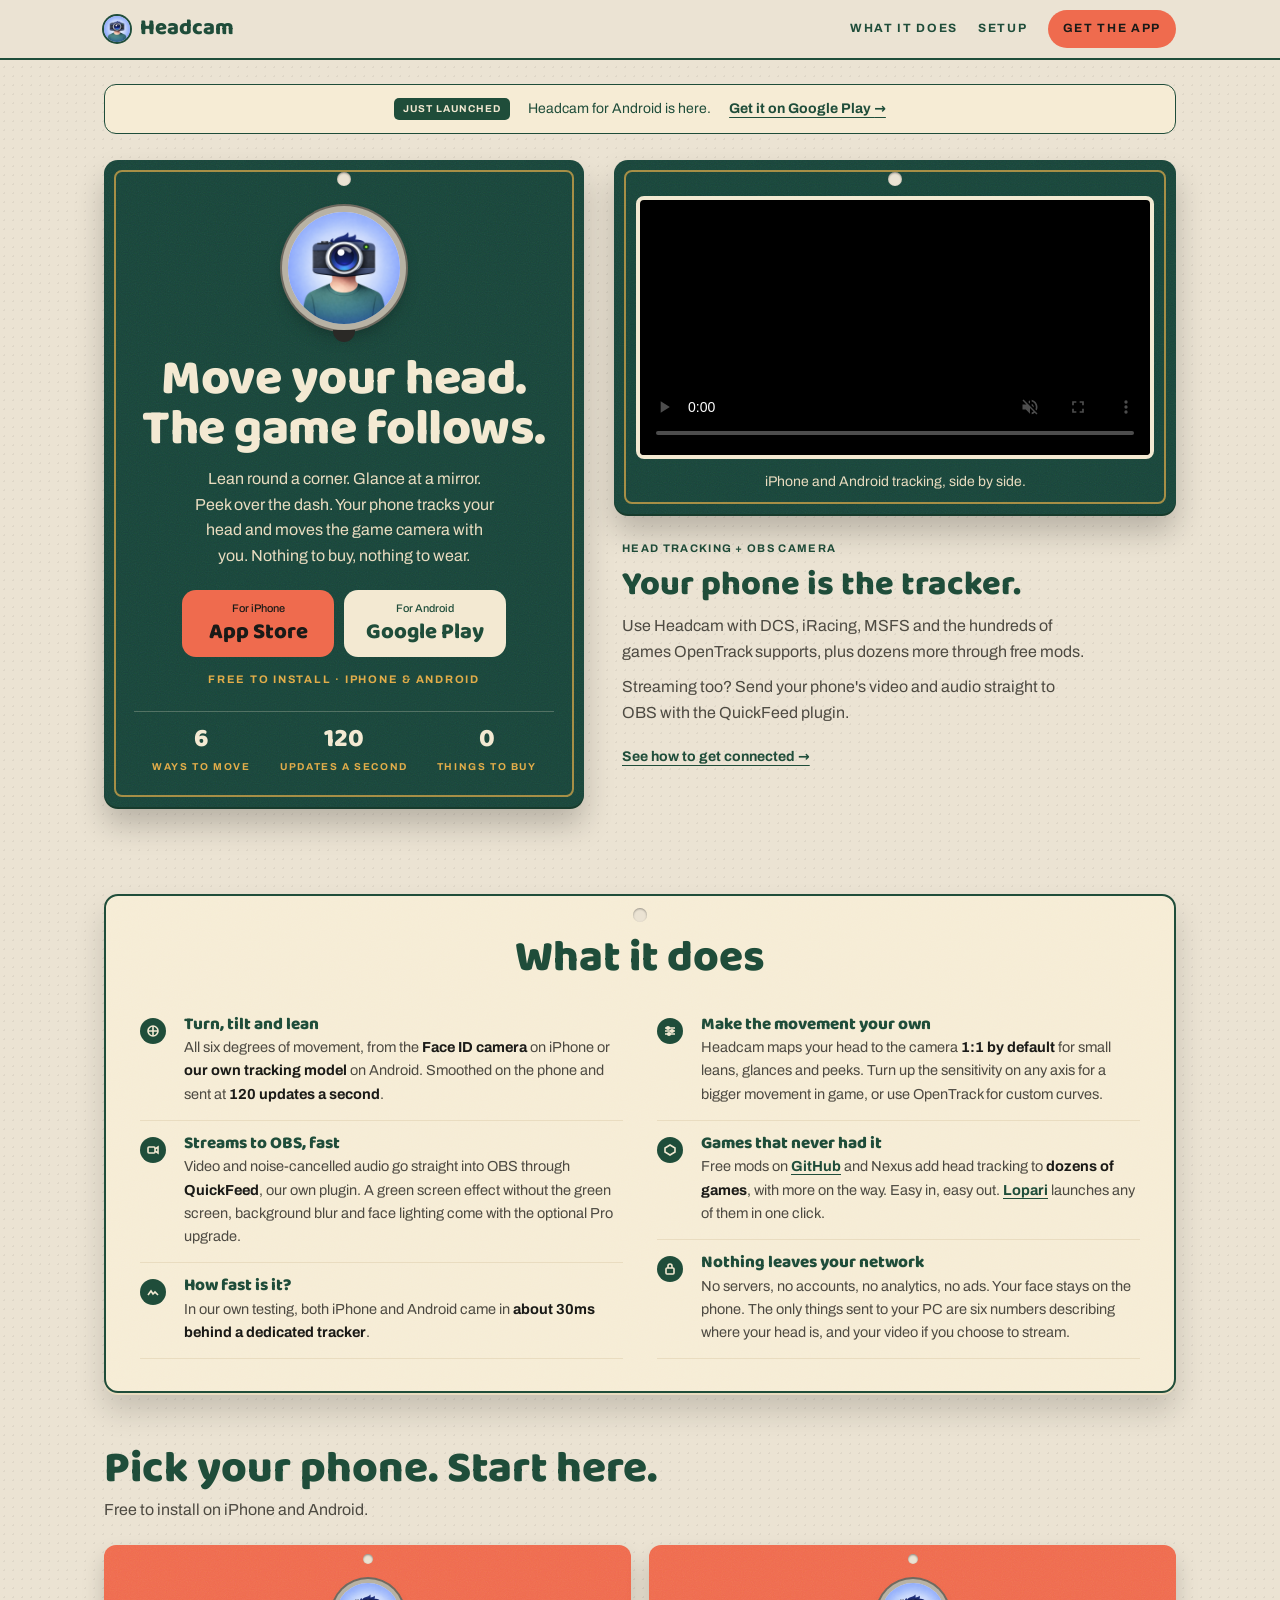
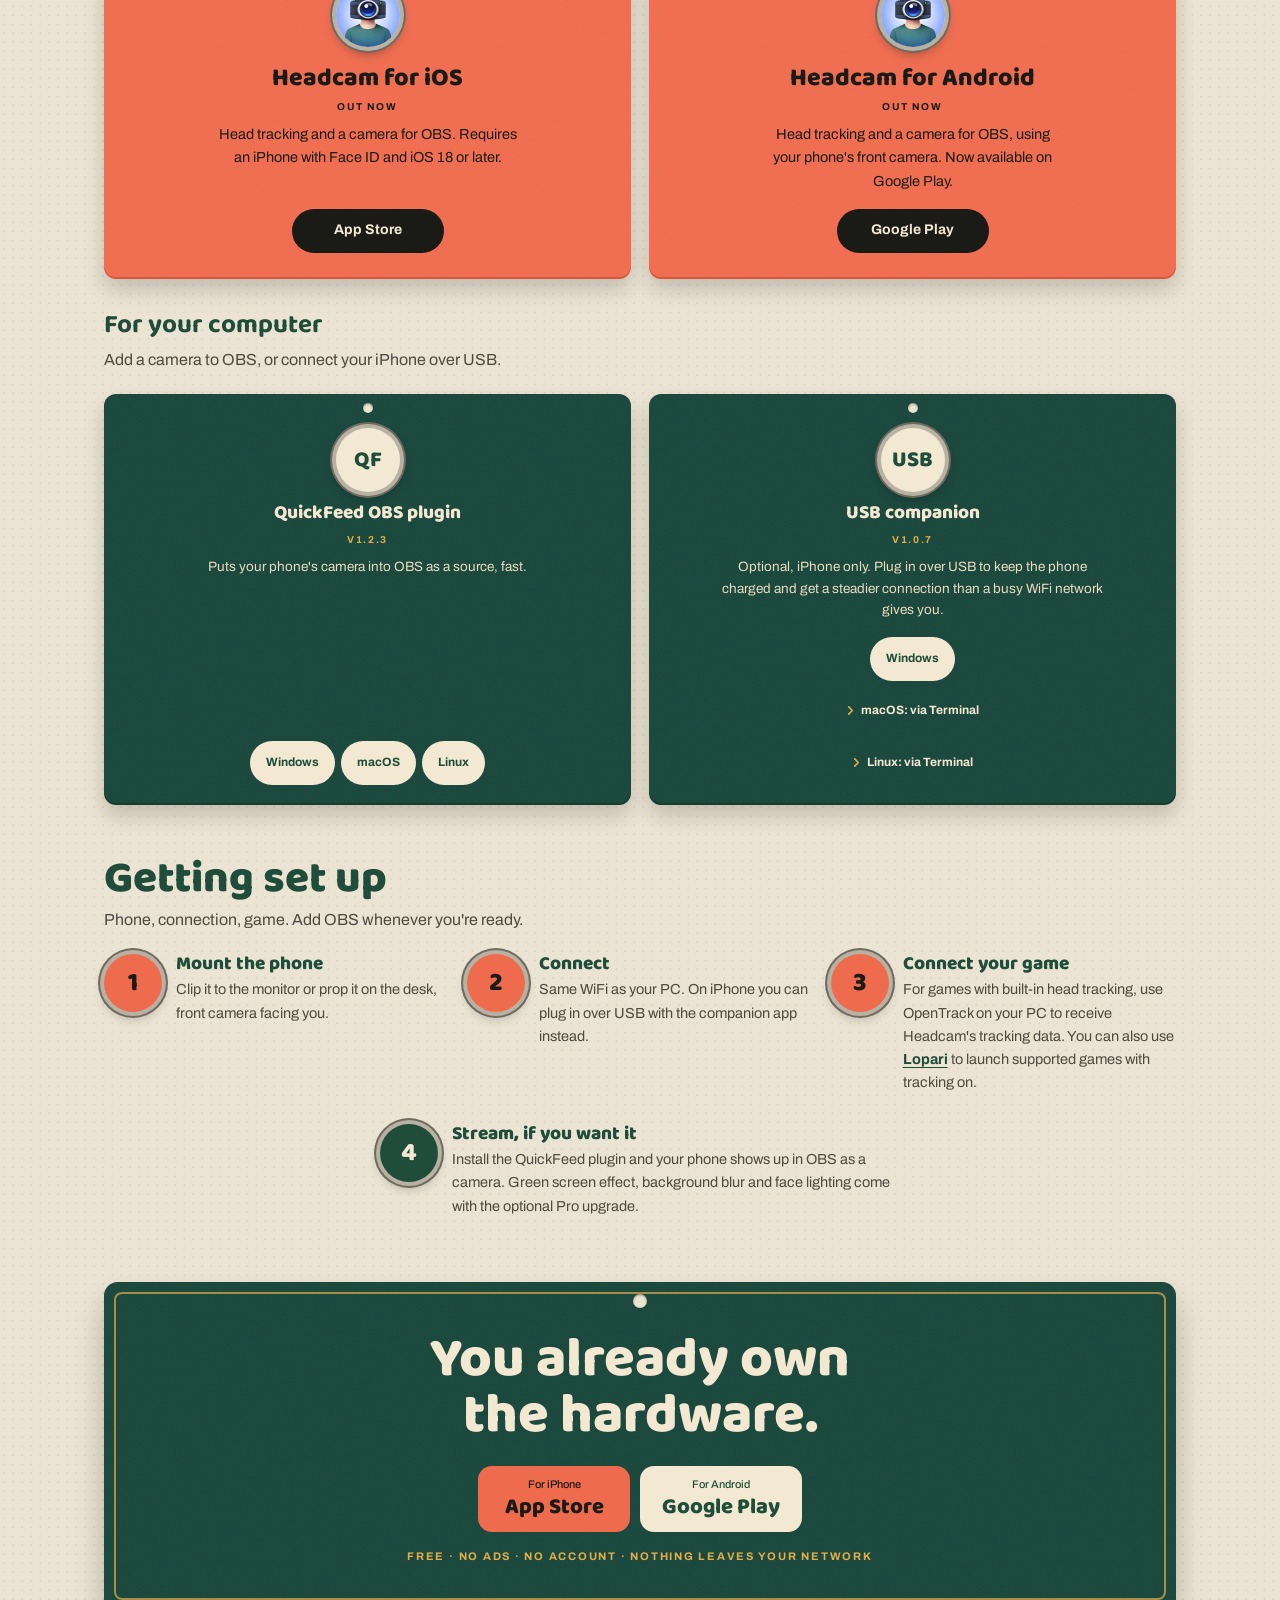
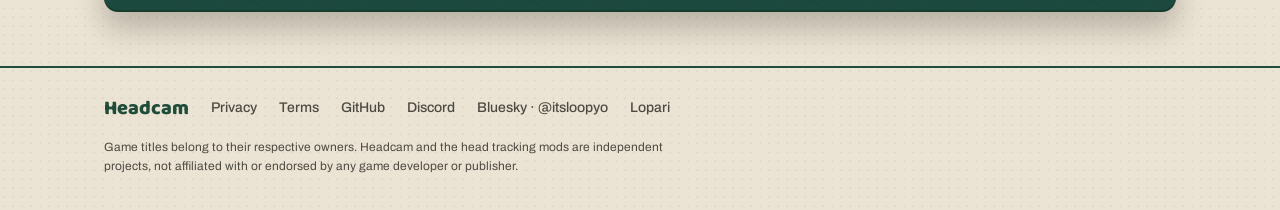
==== commit 3d3976ce: "Launch the Android release across the site Point every Android link at Google Play instead of the cl" ====
--- a/index.html
+++ b/index.html
@@ -4,17 +4,17 @@
   <meta charset="UTF-8">
   <meta name="viewport" content="width=device-width, initial-scale=1.0">
   <title>Headcam - iPhone &amp; Android head tracking for games and streaming</title>
-  <meta name="description" content="Move your head, the game follows. Headcam turns your iPhone or Android into a head tracker for games, with fast streaming to OBS on the side. Free on the App Store, Android in closed testing.">
+  <meta name="description" content="Turn your iPhone or Android into a head tracker for games and a camera for OBS. Free to install on the App Store and Google Play. Nothing to wear.">
   <meta name="theme-color" content="#1f4d3a">
   <meta property="og:type" content="website">
   <meta property="og:site_name" content="Headcam">
   <meta property="og:url" content="https://headcam.app/">
   <meta property="og:title" content="Headcam - iPhone &amp; Android head tracking for games and streaming">
-  <meta property="og:description" content="Move your head, the game follows. Headcam turns your iPhone or Android into a head tracker for games, with fast streaming to OBS on the side. Free on the App Store, Android in closed testing.">
+  <meta property="og:description" content="Turn your iPhone or Android into a head tracker for games and a camera for OBS. Free to install on the App Store and Google Play. Nothing to wear.">
   <meta property="og:image" content="https://headcam.app/assets/images/app-icon.png">
   <meta name="twitter:card" content="summary">
   <meta name="twitter:title" content="Headcam - iPhone &amp; Android head tracking for games and streaming">
-  <meta name="twitter:description" content="Move your head, the game follows. Headcam turns your iPhone or Android into a head tracker for games, with fast streaming to OBS on the side. Free on the App Store, Android in closed testing.">
+  <meta name="twitter:description" content="Turn your iPhone or Android into a head tracker for games and a camera for OBS. Free to install on the App Store and Google Play. Nothing to wear.">
   <meta name="twitter:image" content="https://headcam.app/assets/images/app-icon.png">
   <link rel="icon" type="image/x-icon" href="favicon.ico">
   <link rel="icon" type="image/png" sizes="32x32" href="assets/images/favicon-32x32.png">
@@ -22,7 +22,7 @@
   <link rel="apple-touch-icon" sizes="180x180" href="assets/images/apple-touch-icon.png">
   <link rel="preload" href="fonts/baloo2-latin-var.woff2" as="font" type="font/woff2" crossorigin>
   <link rel="preload" href="fonts/archivo-latin-var.woff2" as="font" type="font/woff2" crossorigin>
-  <link rel="stylesheet" href="css/style.css?v=3">
+  <link rel="stylesheet" href="css/style.css?v=4">
   <script type="application/ld+json">
   {
     "@context": "https://schema.org",
@@ -32,7 +32,10 @@
     "applicationCategory": "UtilitiesApplication",
     "description": "Headcam turns your phone into a head tracker for games, with fast streaming to OBS.",
     "url": "https://headcam.app/",
-    "installUrl": "https://apps.apple.com/us/app/headcam/id6759300260",
+    "installUrl": [
+      "https://apps.apple.com/us/app/headcam/id6759300260",
+      "https://play.google.com/store/apps/details?id=app.headcam.android"
+    ],
     "offers": { "@type": "Offer", "price": "0", "priceCurrency": "USD" }
   }
   </script>
@@ -55,17 +58,24 @@
 <main id="main">
 
   <section class="hero">
+    <div class="wrap">
+      <a class="release-note" href="https://play.google.com/store/apps/details?id=app.headcam.android">
+        <span class="release-label">Just launched</span>
+        <span>Headcam for Android is here.</span>
+        <span class="release-link">Get it on Google Play <span aria-hidden="true">&rarr;</span></span>
+      </a>
+    </div>
     <div class="wrap hero-grid">
       <div class="pcard main">
         <span class="rule" aria-hidden="true"></span>
         <div class="pin"><img src="assets/images/app-icon.png" alt="Headcam app icon" width="150" height="150"></div>
         <h1>Move your head. The game follows.</h1>
-        <p class="lead">Your phone watches your face and the game does exactly what your head does. Lean to see round a corner, glance at a mirror, peek over the dash. Nothing to buy, nothing to wear.</p>
+        <p class="lead">Lean round a corner. Glance at a mirror. Peek over the dash. Your phone tracks your head and moves the game camera with you. Nothing to buy, nothing to wear.</p>
         <div class="btns">
-          <a class="btn" href="https://apps.apple.com/us/app/headcam/id6759300260">Get it on iOS</a>
-          <a class="btn alt" href="https://groups.google.com/g/headcam-testers">Android beta</a>
-        </div>
-        <p class="fine">Free on the App Store &middot; Android in closed testing</p>
+          <a class="btn store" href="https://apps.apple.com/us/app/headcam/id6759300260"><span>For iPhone</span>App Store</a>
+          <a class="btn alt store" href="https://play.google.com/store/apps/details?id=app.headcam.android"><span>For Android</span>Google Play</a>
+        </div>
+        <p class="fine">Free to install &middot; iPhone &amp; Android</p>
         <div class="specs">
           <div><b>6</b><span>ways to move</span></div>
           <div><b>120</b><span>updates a second</span></div>
@@ -76,12 +86,15 @@
       <div>
         <figure class="pcard wild">
           <span class="rule" aria-hidden="true"></span>
-          <video class="demo" src="img/hero-compare.mp4" poster="img/hero-compare-poster.jpg" width="1280" height="720" autoplay muted loop playsinline preload="metadata"></video>
+          <video class="demo" aria-label="iPhone and Android head tracking comparison" src="img/hero-compare.mp4" poster="img/hero-compare-poster.jpg" width="1280" height="720" autoplay muted loop playsinline controls preload="metadata"></video>
           <figcaption>iPhone and Android tracking, side by side.</figcaption>
         </figure>
         <div class="wild-copy">
+          <p class="eyebrow">Head tracking + OBS camera</p>
           <h2>Your phone is the tracker.</h2>
-          <p>The front camera watches your face and Headcam turns that into head tracking for DCS, iRacing, MSFS, the hundreds of games OpenTrack supports, and dozens more through free mods. It even streams to OBS on the side, if you want it.</p>
+          <p>Use Headcam with DCS, iRacing, MSFS and the hundreds of games OpenTrack supports, plus dozens more through free mods.</p>
+          <p>Streaming too? Send your phone's video and audio straight to OBS with the QuickFeed plugin.</p>
+          <a class="text-link" href="#setup">See how to get connected <span aria-hidden="true">&rarr;</span></a>
         </div>
       </div>
     </div>
@@ -94,7 +107,7 @@
         <div class="back-grid">
           <div class="bl">
             <i aria-hidden="true"><svg viewBox="0 0 14 14" fill="none" stroke="#f3e9d2" stroke-width="1.6"><circle cx="7" cy="7" r="5"/><path d="M7 2v10M2 7h10"/></svg></i>
-            <div><h3>Turn, tilt and lean, all six</h3><p>Your head moves six ways and the game gets all of them. On iPhone that comes from the <b>Face ID camera</b>; on Android from a <b>tracking model we built ourselves</b>. Smoothed on the phone and sent at <b>120 updates a second</b>.</p></div>
+            <div><h3>Turn, tilt and lean</h3><p>All six degrees of movement, from the <b>Face ID camera</b> on iPhone or <b>our own tracking model</b> on Android. Smoothed on the phone and sent at <b>120 updates a second</b>.</p></div>
           </div>
           <div class="bl">
             <i aria-hidden="true"><svg viewBox="0 0 14 14" fill="none" stroke="#f3e9d2" stroke-width="1.6"><rect x="2" y="4" width="7" height="6" rx="1"/><path d="M9 6l3-2v6l-3-2"/></svg></i>
@@ -102,11 +115,11 @@
           </div>
           <div class="bl">
             <i aria-hidden="true"><svg viewBox="0 0 14 14" fill="none" stroke="#f3e9d2" stroke-width="1.6"><path d="M2 10l3-4 2 3 2-2 3 3"/></svg></i>
-            <div><h3>Is it as fast as a real tracker?</h3><p>Close. In our own testing both versions came in <b>about 30ms behind a dedicated tracker</b>. On Android, where trackers vary a lot, ours left the competition in the dust.</p></div>
+            <div><h3>How fast is it?</h3><p>In our own testing, both iPhone and Android came in <b>about 30ms behind a dedicated tracker</b>.</p></div>
           </div>
           <div class="bl">
             <i aria-hidden="true"><svg viewBox="0 0 14 14" fill="none" stroke="#f3e9d2" stroke-width="1.6"><path d="M2 4h10M2 7h10M2 10h10"/><circle cx="5" cy="4" r="1.3" fill="#f3e9d2"/><circle cx="9" cy="7" r="1.3" fill="#f3e9d2"/><circle cx="6" cy="10" r="1.3" fill="#f3e9d2"/></svg></i>
-            <div><h3>Won't I be looking away from the screen?</h3><p>Not for the movements that matter. Headcam maps your head to the camera <b>1:1</b> by default, so it is the small moves you make anyway, a lean, a glance, a peek, and the game does the same. Want more? Turn up the sensitivity on any axis, or route it through OpenTrack for curves.</p></div>
+            <div><h3>Make the movement your own</h3><p>Headcam maps your head to the camera <b>1:1 by default</b> for small leans, glances and peeks. Turn up the sensitivity on any axis for a bigger movement in game, or use OpenTrack for custom curves.</p></div>
           </div>
           <div class="bl">
             <i aria-hidden="true"><svg viewBox="0 0 14 14" fill="none" stroke="#f3e9d2" stroke-width="1.6"><path d="M7 2l5 3v4l-5 3-5-3V5z"/></svg></i>
@@ -123,25 +136,30 @@
 
   <section class="sec" id="set">
     <div class="wrap">
-      <h2>Downloads</h2>
-      <p class="sub">The app, and two small extras if you want them.</p>
+      <h2>Pick your phone. Start here.</h2>
+      <p class="sub">Free to install on iPhone and Android.</p>
       <div class="set-grid">
 
         <div class="mini coral">
-          <div class="badge"><img src="assets/images/app-icon.png" alt="" width="64" height="64"></div>
+          <div class="badge"><img src="assets/images/app-icon.png" alt="" width="64" height="64" loading="lazy"></div>
           <h3>Headcam for iOS</h3>
           <span class="ver">Out now</span>
-          <p class="desc">The app. iPhone with Face ID, iOS 18 or later.</p>
+          <p class="desc">Head tracking and a camera for OBS. Requires an iPhone with Face ID and iOS 18 or later.</p>
           <div class="go"><a href="https://apps.apple.com/us/app/headcam/id6759300260">App Store</a></div>
         </div>
 
         <div class="mini coral">
-          <div class="badge"><img src="assets/images/app-icon.png" alt="" width="64" height="64"></div>
+          <div class="badge"><img src="assets/images/app-icon.png" alt="" width="64" height="64" loading="lazy"></div>
           <h3>Headcam for Android</h3>
-          <span class="ver">Closed beta</span>
-          <p class="desc">The same app for Android, in closed testing before it reaches the Play Store. Join the testers group with your Google account.</p>
-          <div class="go"><a href="https://groups.google.com/g/headcam-testers">Testers group</a></div>
-        </div>
+          <span class="ver">Out now</span>
+          <p class="desc">Head tracking and a camera for OBS, using your phone's front camera. Now available on Google Play.</p>
+          <div class="go"><a href="https://play.google.com/store/apps/details?id=app.headcam.android">Google Play</a></div>
+        </div>
+
+      </div>
+      <h3 class="extras-heading">For your computer</h3>
+      <p class="sub">Add a camera to OBS, or connect your iPhone over USB.</p>
+      <div class="set-grid extras">
 
         <div class="mini">
           <div class="badge">QF</div>
@@ -186,11 +204,11 @@
   <section class="sec" id="setup">
     <div class="wrap">
       <h2>Getting set up</h2>
-      <p class="sub">Three steps, no tools. One more if you stream.</p>
+      <p class="sub">Phone, connection, game. Add OBS whenever you're ready.</p>
       <div class="steps-grid">
         <div class="stp"><b>1</b><div><h3>Mount the phone</h3><p>Clip it to the monitor or prop it on the desk, front camera facing you.</p></div></div>
         <div class="stp"><b>2</b><div><h3>Connect</h3><p>Same WiFi as your PC. On iPhone you can plug in over USB with the companion app instead.</p></div></div>
-        <div class="stp"><b>3</b><div><h3>Play</h3><p>Start your game and look around. That's it. Games with head tracking built in take it from OpenTrack, a free app on your PC. <a href="https://lopari.app" target="_blank" rel="noopener noreferrer">Lopari</a> can launch any of your games with tracking on, if you would like the shortcut.</p></div></div>
+        <div class="stp"><b>3</b><div><h3>Connect your game</h3><p>For games with built-in head tracking, use OpenTrack on your PC to receive Headcam's tracking data. You can also use <a href="https://lopari.app" target="_blank" rel="noopener noreferrer">Lopari</a> to launch supported games with tracking on.</p></div></div>
       </div>
       <div class="stp opt"><b>4</b><div><h3>Stream, if you want it</h3><p>Install the QuickFeed plugin and your phone shows up in OBS as a camera. Green screen effect, background blur and face lighting come with the optional Pro upgrade.</p></div></div>
     </div>
@@ -202,8 +220,8 @@
         <span class="rule" aria-hidden="true"></span>
         <h2>You already own the hardware.</h2>
         <div class="btns">
-          <a class="btn" href="https://apps.apple.com/us/app/headcam/id6759300260">Get it on iOS</a>
-          <a class="btn alt" href="https://groups.google.com/g/headcam-testers">Android beta</a>
+          <a class="btn store" href="https://apps.apple.com/us/app/headcam/id6759300260"><span>For iPhone</span>App Store</a>
+          <a class="btn alt store" href="https://play.google.com/store/apps/details?id=app.headcam.android"><span>For Android</span>Google Play</a>
         </div>
         <p class="fine">Free &middot; No ads &middot; No account &middot; Nothing leaves your network</p>
       </div>
--- a/css/style.css
+++ b/css/style.css
@@ -112,15 +112,28 @@
 .btn:hover { background: var(--coral-dk); }
 .btn.alt { background: var(--cream); color: var(--card); }
 .btn.alt:hover { background: #fff; }
+.btn.store { min-width: 152px; border-radius: 14px; line-height: 1.2; padding: 12px 22px; font-size: 22px; }
+.btn.store span { display: block; margin-bottom: 3px; font-family: var(--sans); font-size: 11px; font-weight: 500; }
 .fine {
   font-size: 11px; font-weight: 700; letter-spacing: .16em; text-transform: uppercase; color: var(--gold);
 }
 
 /* ---- hero ---- */
-.hero { padding: 48px 0 30px; }
+.hero { padding: 24px 0 30px; }
+.release-note {
+  display: flex; align-items: center; justify-content: center; gap: 12px 18px;
+  margin-bottom: 26px; padding: 13px 20px; border: 1px solid var(--card);
+  border-radius: 12px; background: var(--cream-print); color: var(--card); font-size: 14px;
+}
+.release-label {
+  flex-shrink: 0; padding: 3px 9px; border-radius: 5px; background: var(--card); color: var(--cream);
+  font-size: 10px; font-weight: 700; letter-spacing: .1em; text-transform: uppercase;
+}
+.release-link { font-weight: 700; text-decoration: underline; text-underline-offset: 4px; }
+.release-note:hover .release-link { text-decoration-thickness: 2px; }
 .hero-grid { display: grid; grid-template-columns: 480px minmax(0, 1fr); gap: 30px; align-items: start; }
 .pcard.main {
-  text-align: center; padding-top: 44px;
+  text-align: center; padding-top: 30px;
   transform-origin: 50% -20px; animation: swing 1.4s cubic-bezier(.2, .8, .2, 1) both;
 }
 @keyframes swing {
@@ -129,12 +142,12 @@
   100% { transform: none; }
 }
 .pin {
-  width: 150px; height: 150px; border-radius: 50%; margin: 22px auto 0; position: relative;
+  width: 112px; height: 112px; border-radius: 50%; margin: 22px auto 0; position: relative;
   background: var(--cream);
   box-shadow: 0 0 0 6px var(--rim), 0 0 0 8px var(--rim-dk), 0 10px 18px rgba(0, 0, 0, .35);
   transition: transform .25s;
 }
-.pin img { width: 150px; height: 150px; border-radius: 50%; }
+.pin img { width: 112px; height: 112px; border-radius: 50%; }
 .pin::after {
   content: ''; position: absolute; left: 50%; bottom: -18px; transform: translateX(-50%);
   width: 22px; height: 12px; border-radius: 0 0 11px 11px; background: var(--clutch);
@@ -155,12 +168,14 @@
 .specs span { font-size: 10px; font-weight: 700; letter-spacing: .16em; text-transform: uppercase; color: var(--gold); }
 
 .pcard.wild { padding: 22px 22px 20px; }
-.pcard.wild video { margin-top: 14px; }
-.pcard.wild video { width: 100%; border-radius: 8px; background: #000; border: 4px solid var(--cream); }
+.pcard.wild video { margin-top: 14px; width: 100%; border-radius: 8px; background: #000; border: 4px solid var(--cream); }
 .pcard.wild figcaption { margin-top: 12px; font-size: 14px; color: var(--cream-2); text-align: center; }
-.wild-copy { margin-top: 26px; }
+.wild-copy { margin-top: 26px; padding: 0 8px; }
+.wild-copy .eyebrow { margin: 0 0 10px; font-size: 11px; font-weight: 700; letter-spacing: .12em; text-transform: uppercase; color: var(--card); }
 .wild-copy h2 { font-family: var(--disp); font-weight: 800; font-size: clamp(26px, 3vw, 34px); line-height: 1.05; color: var(--card); }
 .wild-copy p { margin-top: 10px; color: var(--ink-2); max-width: 52ch; }
+.text-link { display: inline-block; margin-top: 16px; padding: 5px 0; color: var(--card); font-size: 14px; font-weight: 700; text-decoration: underline; text-underline-offset: 4px; }
+.text-link:hover { text-decoration-thickness: 2px; }
 
 /* ---- section heads ---- */
 .sec { padding: 34px 0 20px; }
@@ -168,7 +183,8 @@
 .sec .sub { margin-top: 6px; color: var(--ink-2); max-width: 60ch; }
 
 /* ---- the set ---- */
-.set-grid { display: grid; grid-template-columns: repeat(4, minmax(0, 1fr)); gap: 18px; margin-top: 22px; }
+.set-grid { display: grid; grid-template-columns: repeat(2, minmax(0, 1fr)); gap: 18px; margin-top: 22px; }
+.extras-heading { margin-top: 34px; font-family: var(--disp); font-size: 26px; line-height: 1.15; color: var(--card); }
 .mini {
   background: var(--card-print) var(--grain); background-blend-mode: soft-light; color: var(--cream); border-radius: 12px; padding: 20px 18px 18px;
   text-align: center; position: relative; display: flex; flex-direction: column; gap: 8px;
@@ -192,14 +208,18 @@
 .mini .desc { flex: 1; }
 .mini .ver { font-size: 10px; font-weight: 700; letter-spacing: .16em; text-transform: uppercase; color: var(--gold); }
 .mini .go { display: flex; justify-content: center; gap: 6px; flex-wrap: wrap; }
-.mini .go a { font-size: 12px; font-weight: 700; background: var(--cream); color: var(--card); padding: 6px 11px; border-radius: 999px; }
+.mini .go a { display: inline-flex; align-items: center; justify-content: center; min-height: 44px; font-size: 12px; font-weight: 700; background: var(--cream); color: var(--card); padding: 10px 16px; border-radius: 999px; }
 .mini .go a:hover { background: #fff; }
-.mini.coral { background: var(--coral) var(--grain); color: var(--ink); box-shadow: 0 2px 0 var(--coral-dk), 0 12px 22px rgba(0, 0, 0, .18); }
+.mini.coral { padding: 24px 26px; background: var(--coral) var(--grain); color: var(--ink); box-shadow: 0 2px 0 var(--coral-dk), 0 12px 22px rgba(0, 0, 0, .18); }
+.mini.coral h3 { margin-top: 6px; font-size: 25px; }
+.mini.coral .desc { max-width: 38ch; margin: 0 auto 8px; font-size: 14.5px; }
+.mini.coral .go a { min-width: 152px; font-size: 14px; }
+.extras .desc { max-width: 48ch; margin: 0 auto 8px; }
 .mini.coral p, .mini.coral .ver { color: var(--ink); }
 .mini.coral .go a { background: var(--ink); color: var(--cream); }
 .mini.coral .go a:hover { background: var(--card); }
 .mini details { text-align: left; font-size: 12.5px; color: var(--cream-2); }
-.mini summary { cursor: pointer; font-weight: 700; color: var(--cream); text-align: center; font-size: 12px; list-style: none; display: flex; align-items: center; justify-content: center; gap: 6px; }
+.mini summary { min-height: 44px; cursor: pointer; font-weight: 700; color: var(--cream); text-align: center; font-size: 12px; list-style: none; display: flex; align-items: center; justify-content: center; gap: 6px; }
 .mini summary::-webkit-details-marker { display: none; }
 .mini summary::before {
   content: ''; width: 9px; height: 9px; background: var(--gold);
@@ -240,6 +260,7 @@
 .bl h3 { font-family: var(--disp); font-weight: 800; font-size: 17px; line-height: 1.1; color: var(--card); }
 .bl p { font-size: 14.5px; color: var(--ink-2); margin-top: 2px; }
 .bl p b { color: var(--ink); font-weight: 700; }
+.bl p a { color: var(--card); font-weight: 700; text-decoration: underline; text-underline-offset: 3px; }
 
 /* ---- steps ---- */
 .steps-grid { display: grid; grid-template-columns: repeat(3, minmax(0, 1fr)); gap: 18px; margin-top: 22px; }
@@ -281,7 +302,7 @@
   width: 14px; height: 14px; border-radius: 50%; background: var(--desk);
   box-shadow: inset 0 1px 2px rgba(0, 0, 0, .35);
 }
-.legal-card .legal-card h1 { margin-top: 10px; text-align: center; font-family: var(--disp); font-weight: 800; font-size: clamp(30px, 4vw, 44px); line-height: 1; color: var(--card); }
+.legal-card h1 { margin-top: 10px; text-align: center; font-family: var(--disp); font-weight: 800; font-size: clamp(30px, 4vw, 44px); line-height: 1; color: var(--card); }
 .legal-card .updated { text-align: center; margin-top: 8px; font-size: 13px; color: var(--ink-2); }
 .legal-card .intro { margin-top: 26px; padding: 16px 18px; background: var(--card); color: var(--cream); border-radius: 10px; }
 .legal-card h2 { margin-top: 30px; font-family: var(--disp); font-weight: 800; font-size: 21px; line-height: 1.15; color: var(--card); }
@@ -296,7 +317,6 @@
 /* ---- responsive ---- */
 @media (max-width: 960px) {
   .hero-grid { grid-template-columns: 1fr; }
-  .set-grid { grid-template-columns: 1fr 1fr; }
   .back-grid { columns: 1; }
   .steps-grid { grid-template-columns: 1fr; }
 }
@@ -305,8 +325,13 @@
 }
 @media (max-width: 560px) {
   :root { --pad: 14px; }
-  .set-grid { grid-template-columns: 1fr; }
-  .pcard.main { padding: 40px 18px 24px; }
+  .hero { padding-top: 16px; }
+  .release-note { flex-wrap: wrap; gap: 6px 10px; padding: 12px; font-size: 12px; }
+  .release-link { flex-basis: 100%; text-align: center; }
+  .set-grid { grid-template-columns: minmax(0, 1fr); }
+  .pcard.main { padding: 26px 18px 24px; }
+  .btns { gap: 8px; }
+  .btn.store { min-width: 0; flex: 1; max-width: 180px; padding: 12px 10px; font-size: clamp(18px, 5vw, 20px); white-space: nowrap; }
   .backcard { padding: 26px 18px; }
   .legal-card { padding: 32px 18px 34px; }
   .close .pcard { padding: 44px 18px 38px; }
